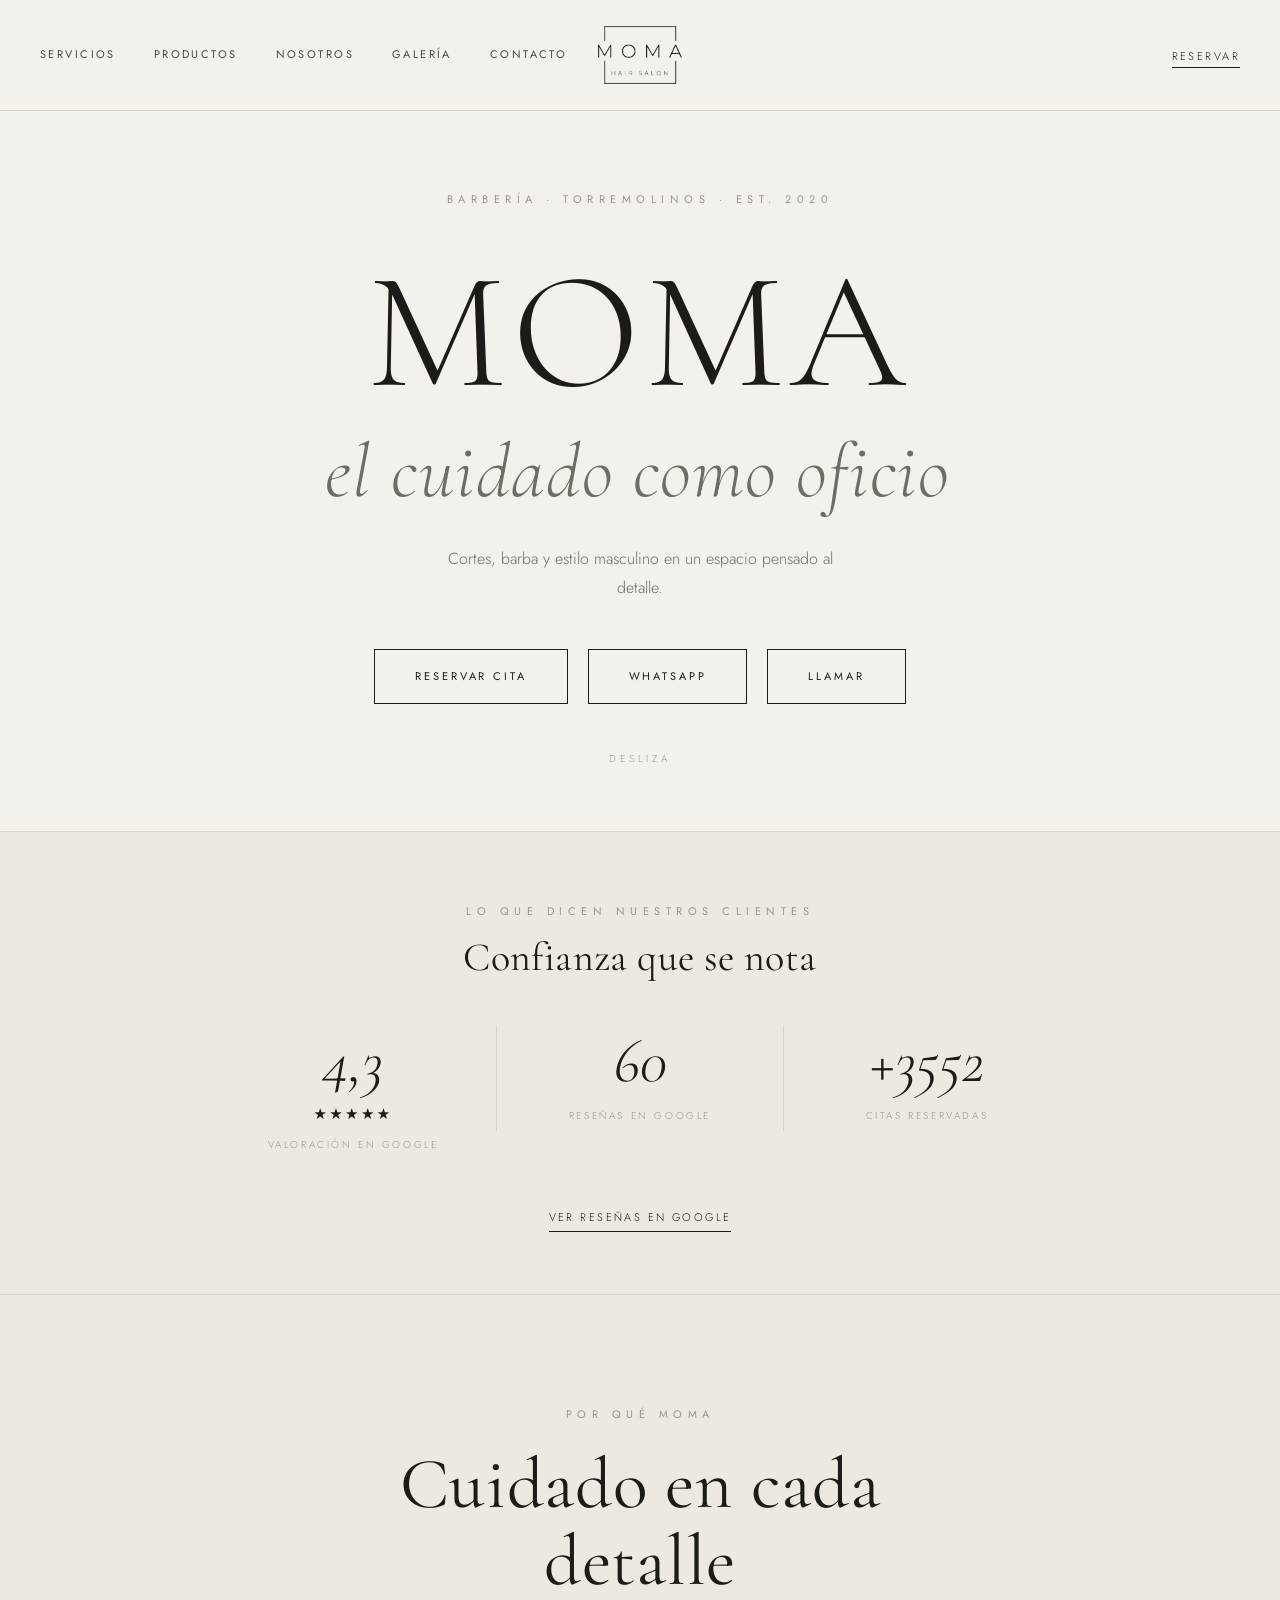
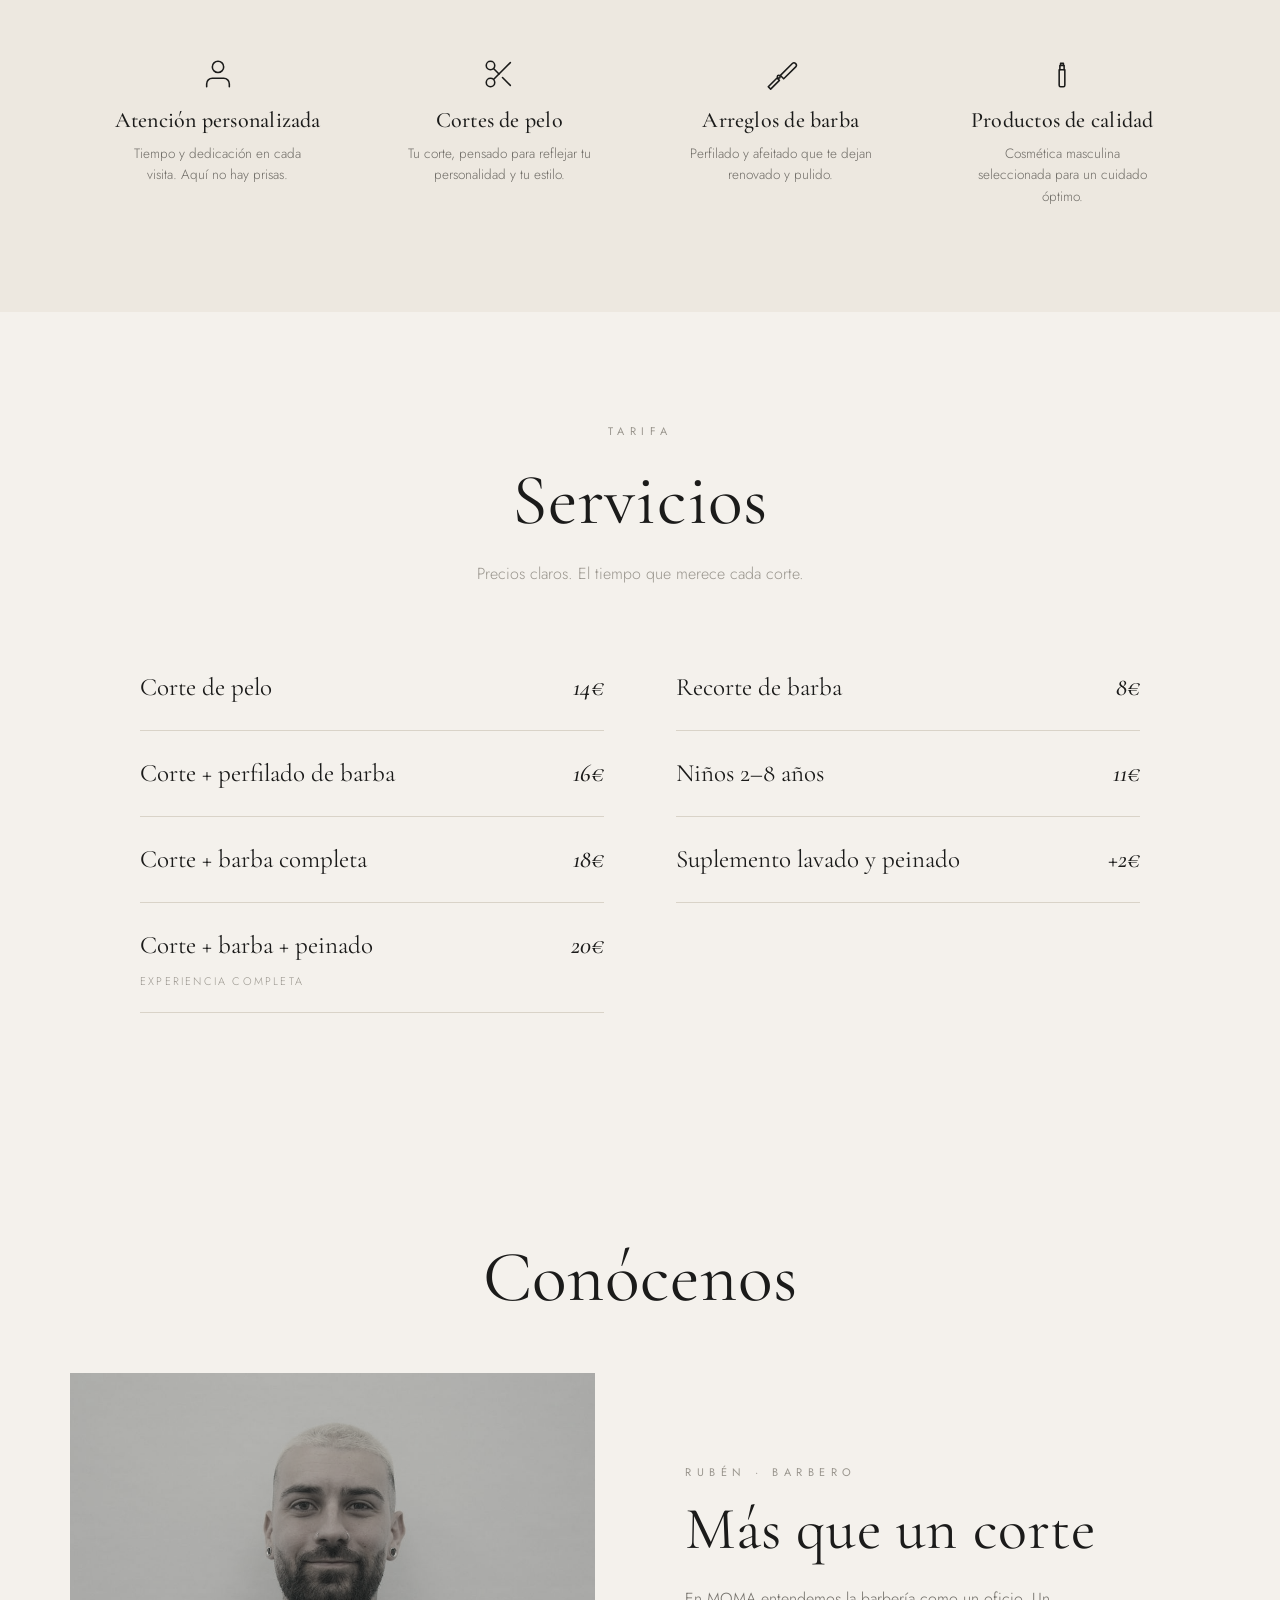
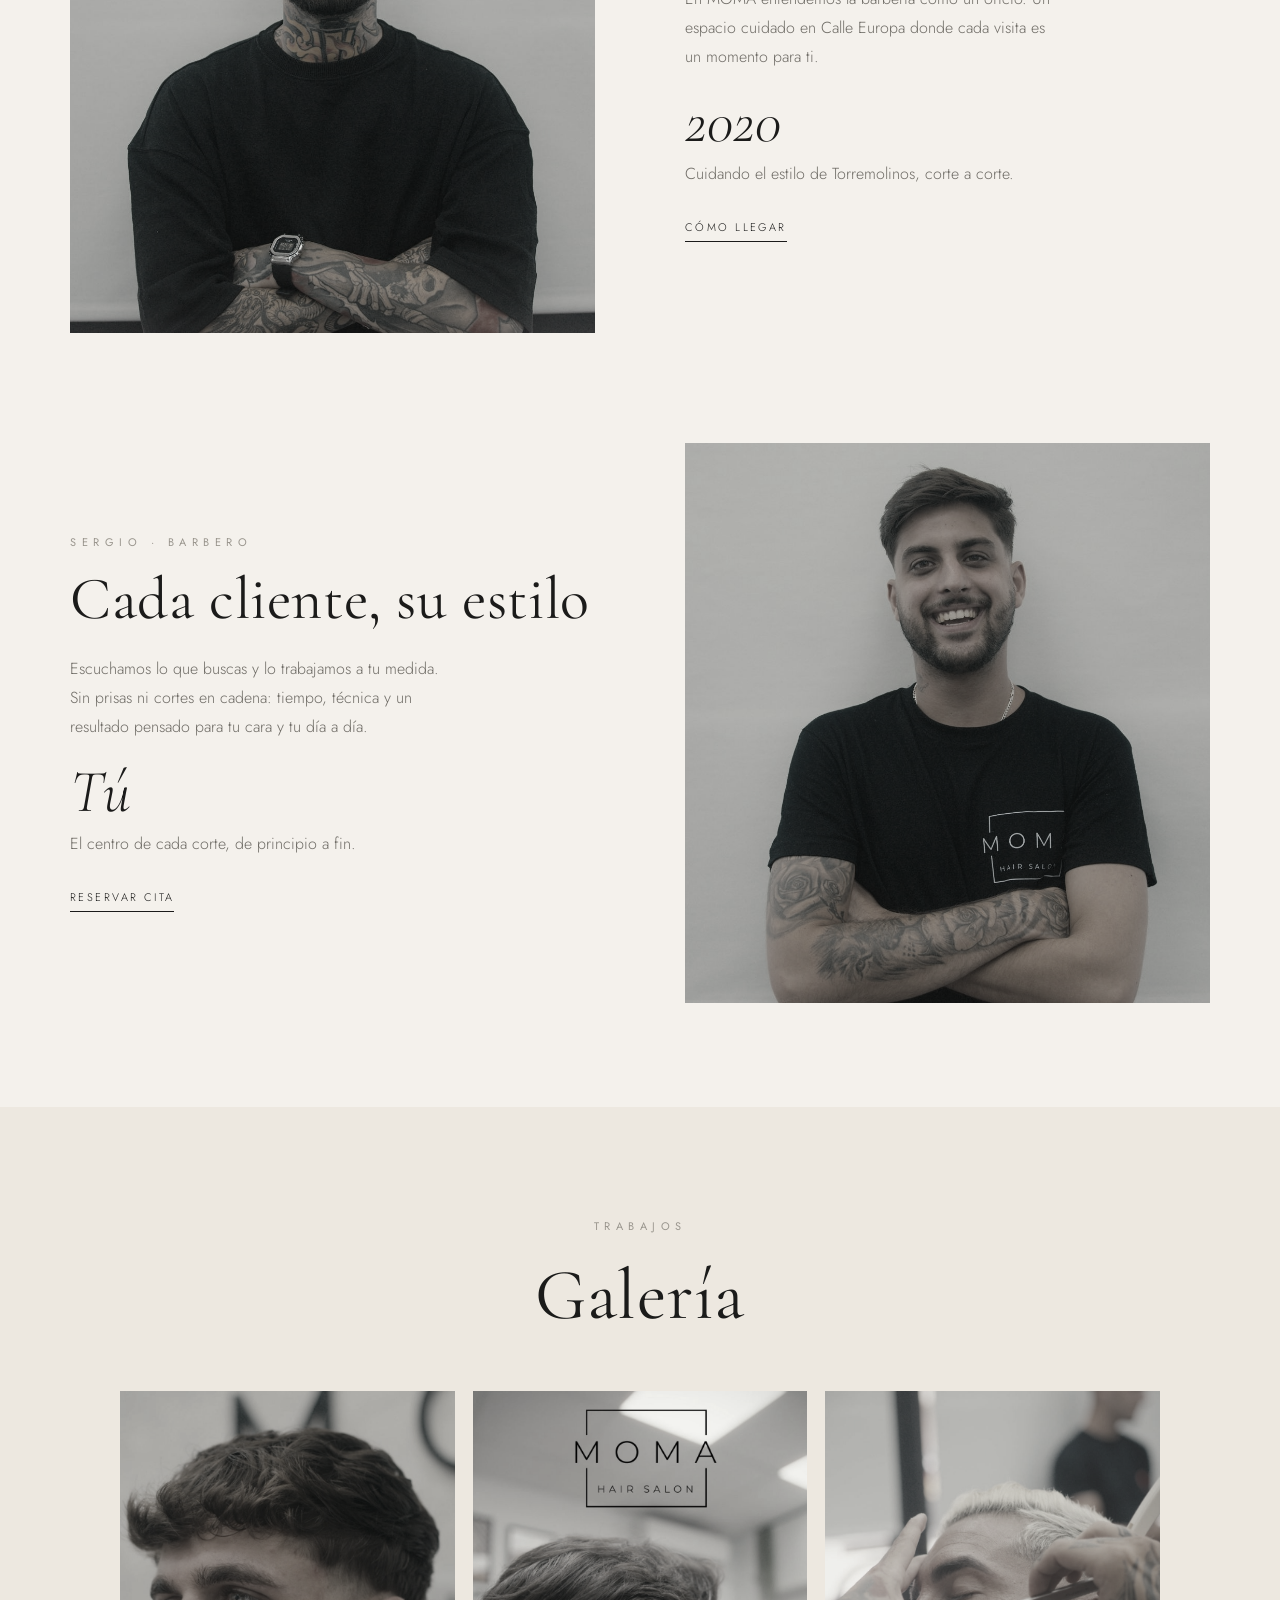
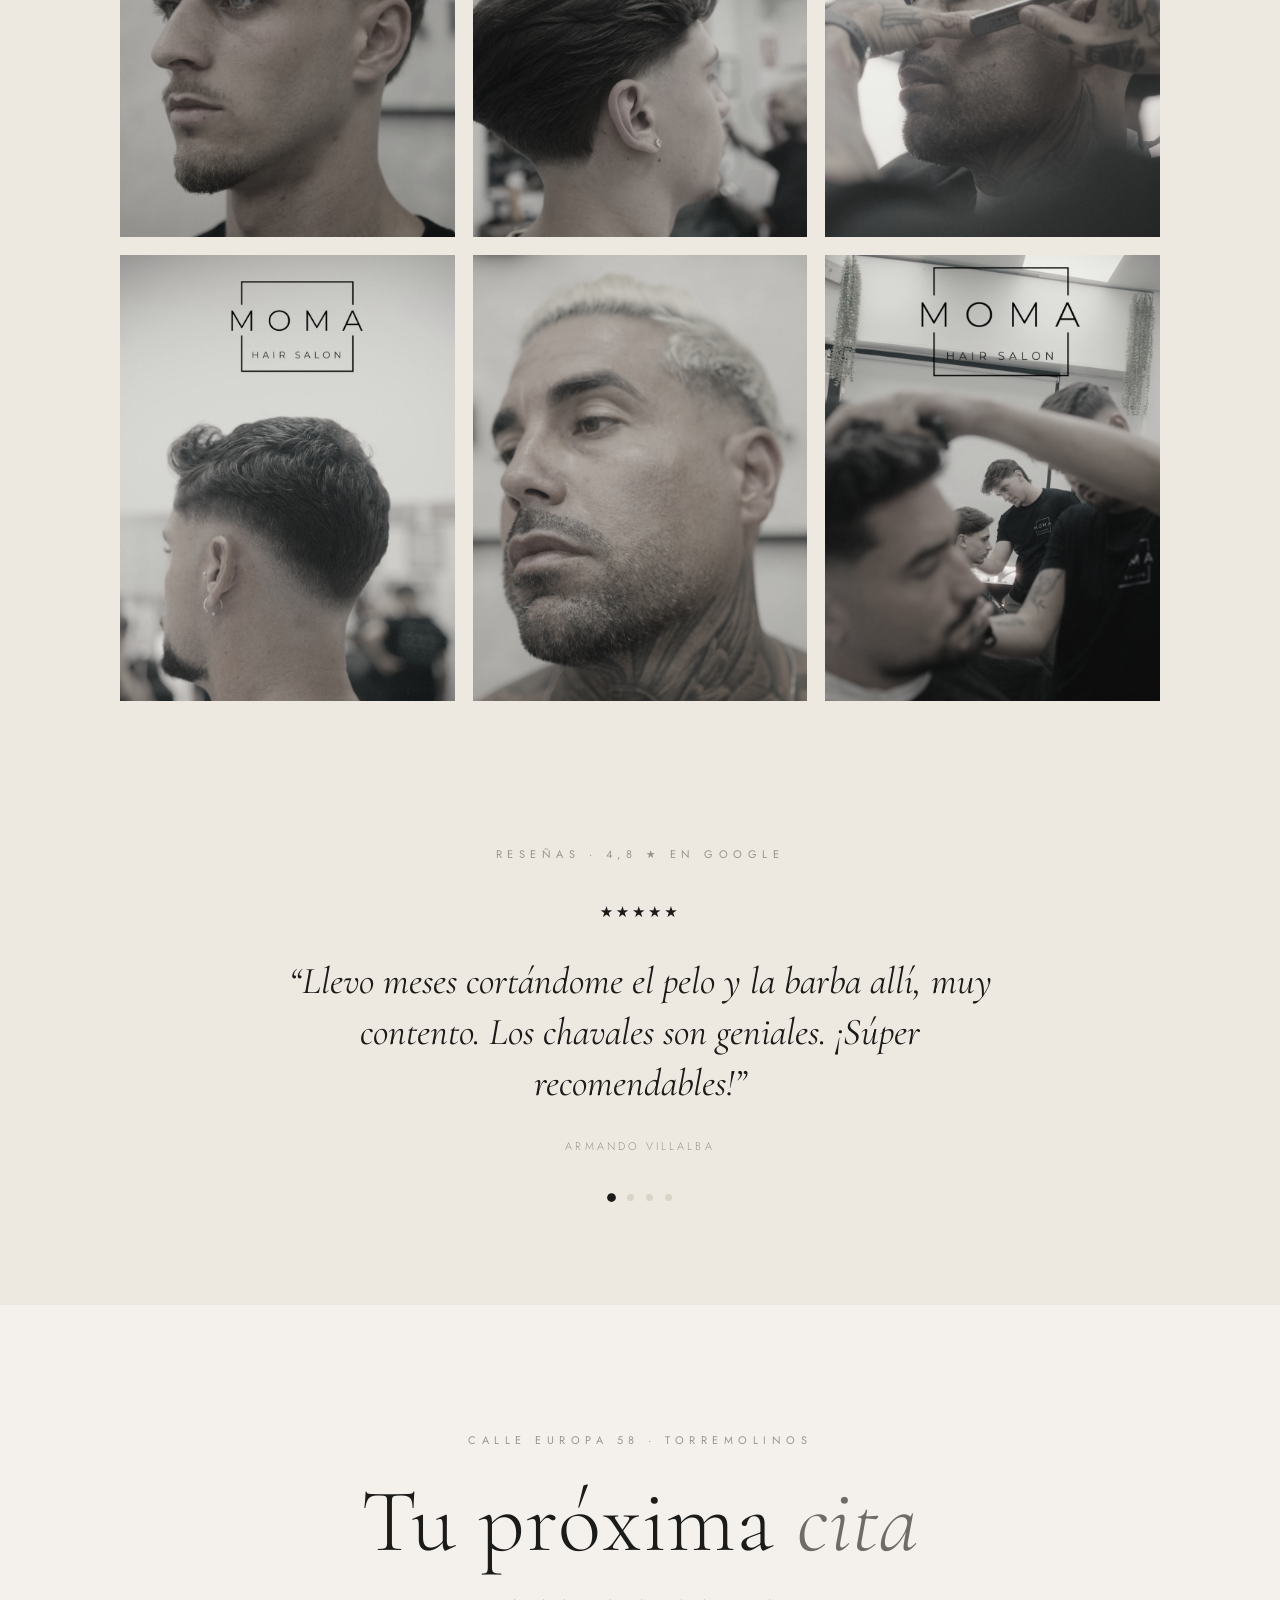
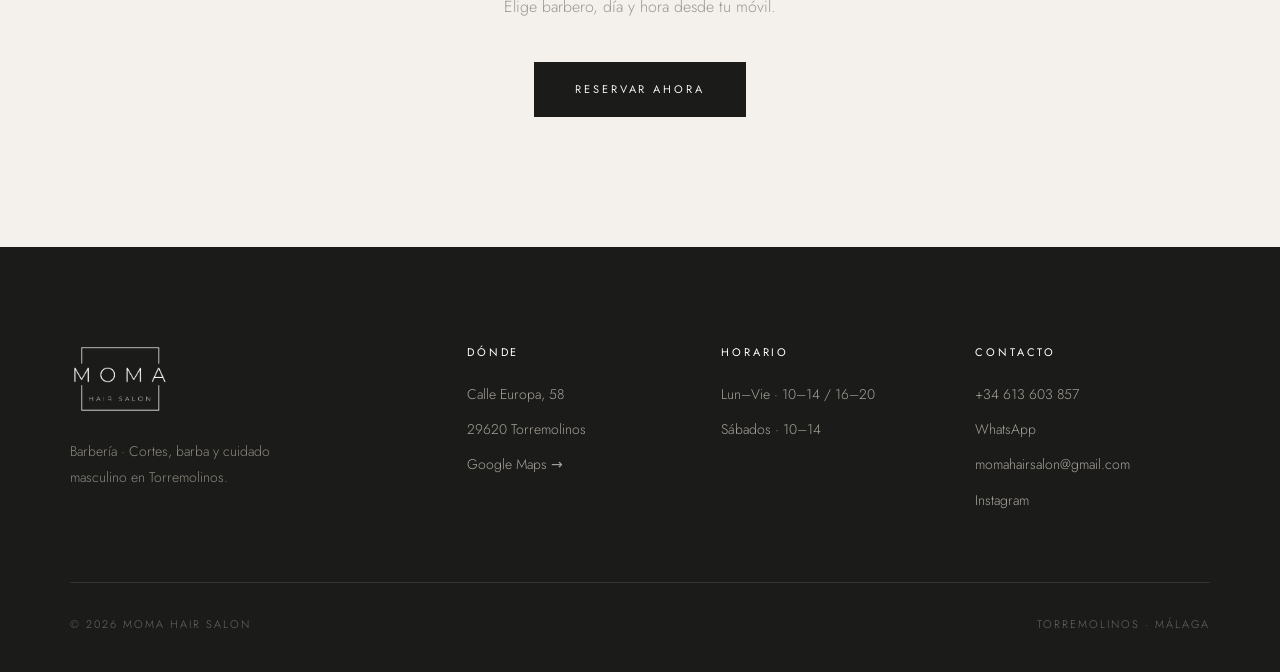
==== index.html @ 3fb7f0a9 "Web inicial de MOMA Hair Salon lista para GitHub Pages Sitio estático one-page (index.html con CSS y" ====
<!DOCTYPE html>
<html lang="es">
<head>
<meta charset="UTF-8" />
<meta name="viewport" content="width=device-width, initial-scale=1.0" />

<!-- ===== SEO ===== -->
<title>MOMA Hair Salon · Barbería en Torremolinos</title>
<meta name="description" content="Barbería en Torremolinos desde 2020. Cortes, barba y cuidado masculino con cita previa. Valorada 4,8★ en Google. Reserva online en Booksy." />
<meta name="theme-color" content="#F4F1EC" />
<!-- Dominio definitivo decidido (10-jun): barberiamoma.es · pendiente solo de que el cliente lo compre en Don Dominio y de configurar el DNS al desplegar -->
<link rel="canonical" href="https://www.barberiamoma.es/" />

<!-- ===== Favicons ===== -->
<link rel="icon" href="img/favicon.ico" sizes="any" />
<link rel="icon" type="image/png" href="img/favicon-32.png" sizes="32x32" />
<link rel="apple-touch-icon" href="img/apple-touch-icon.png" />

<!-- ===== Open Graph (WhatsApp / Instagram / Facebook) ===== -->
<meta property="og:type" content="website" />
<meta property="og:site_name" content="MOMA Hair Salon" />
<meta property="og:title" content="MOMA Hair Salon · Barbería en Torremolinos" />
<meta property="og:description" content="Cortes, barba y estilo masculino en Torremolinos. 4,8★ en Google. Reserva tu cita online." />
<meta property="og:url" content="https://www.barberiamoma.es/" />
<meta property="og:image" content="https://www.barberiamoma.es/img/og-image.jpg" />
<meta property="og:image:width" content="1200" />
<meta property="og:image:height" content="630" />
<meta property="og:locale" content="es_ES" />

<!-- ===== Twitter ===== -->
<meta name="twitter:card" content="summary_large_image" />
<meta name="twitter:title" content="MOMA Hair Salon · Barbería en Torremolinos" />
<meta name="twitter:description" content="Cortes, barba y estilo masculino en Torremolinos. 4,8★ en Google. Reserva online." />
<meta name="twitter:image" content="https://www.barberiamoma.es/img/og-image.jpg" />

<link rel="preconnect" href="https://fonts.googleapis.com" />
<link rel="preconnect" href="https://fonts.gstatic.com" crossorigin />
<link href="https://fonts.googleapis.com/css2?family=Cormorant+Garamond:ital,wght@0,300;0,400;0,500;1,300;1,400&family=Jost:wght@300;400;500&display=swap" rel="stylesheet" />
<style>
:root{
  --paper:#F4F1EC; --paper-2:#EDE8E0; --ink:#1B1B1A; --grey:#6f6c66; --soft:#9a968e;
  --line:#d9d3c8; --serif:'Cormorant Garamond',Georgia,serif; --sans:'Jost',system-ui,sans-serif;
  --ease:cubic-bezier(.22,.61,.36,1);
}
*{margin:0;padding:0;box-sizing:border-box}
html{scroll-behavior:smooth}
body{font-family:var(--sans);color:var(--grey);background:var(--paper);line-height:1.8;font-weight:300;-webkit-font-smoothing:antialiased}
img{display:block;max-width:100%}
a{color:inherit;text-decoration:none}
.wrap{max-width:1220px;margin:0 auto;padding:0 40px}
.lbl{font-family:var(--sans);text-transform:uppercase;letter-spacing:.5em;font-size:11px;font-weight:400;color:var(--soft)}
h1,h2,h3{font-family:var(--serif);color:var(--ink);font-weight:400;line-height:1.08;letter-spacing:.01em}

/* NAV */
.nav{position:sticky;top:0;z-index:50;display:grid;grid-template-columns:1fr auto 1fr;align-items:center;
  padding:22px 40px;background:rgba(244,241,236,.88);backdrop-filter:blur(10px);border-bottom:1px solid var(--line)}
.nav__links{display:flex;gap:38px;justify-self:start}
.nav__links a{text-transform:uppercase;letter-spacing:.22em;font-size:11px;font-weight:400;color:var(--ink);transition:.3s;opacity:.8}
.nav__links a:hover{opacity:1}
.nav__logo{justify-self:center}
.nav__logo img{height:66px}
.nav__cta{justify-self:end}
/* Botón hamburguesa (solo móvil) */
.nav__burger{display:none;width:28px;height:16px;position:relative;background:none;border:0;padding:0;cursor:pointer;justify-self:start;z-index:60}
.nav__burger span{position:absolute;left:0;width:100%;height:1.5px;background:var(--ink);transition:transform .4s var(--ease),opacity .3s var(--ease)}
.nav__burger span:nth-child(1){top:0}
.nav__burger span:nth-child(2){top:50%;transform:translateY(-50%)}
.nav__burger span:nth-child(3){bottom:0}
.nav.is-open .nav__burger span:nth-child(1){top:50%;transform:translateY(-50%) rotate(45deg)}
.nav.is-open .nav__burger span:nth-child(2){opacity:0}
.nav.is-open .nav__burger span:nth-child(3){bottom:50%;transform:translateY(50%) rotate(-45deg)}
.nav__links-reservar{display:none}
.link-u{text-transform:uppercase;letter-spacing:.22em;font-size:11px;color:var(--ink);border-bottom:1px solid var(--ink);padding-bottom:3px;transition:.3s}
.link-u:hover{opacity:.55}
.btn{display:inline-block;font-family:var(--sans);text-transform:uppercase;letter-spacing:.26em;font-size:11px;font-weight:400;
  padding:17px 40px;border:1px solid var(--ink);color:var(--ink);background:transparent;transition:.45s var(--ease);cursor:pointer}
.btn:hover{background:var(--ink);color:var(--paper)}
.btn--ink{background:var(--ink);color:var(--paper)}
.btn--ink:hover{background:transparent;color:var(--ink)}

/* HERO — tipográfico, mucho aire */
.hero{min-height:80vh;display:flex;flex-direction:column;align-items:center;justify-content:center;text-align:center;padding:56px 24px 40px}
.hero h1{font-size:clamp(60px,13vw,168px);font-weight:300;letter-spacing:.04em;color:var(--ink)}
.hero h1 em{display:block;font-style:italic;font-size:.46em;letter-spacing:.02em;color:var(--grey);margin-top:.1em;min-height:1.1em}
.hero h1 em::after{content:"";display:inline-block;width:2px;height:.85em;background:var(--soft);margin-left:.05em;vertical-align:-.04em;animation:blink .85s step-end infinite}
.hero h1 em.done::after{opacity:0;animation:none}
@keyframes blink{50%{opacity:0}}
.hero .lbl{margin-bottom:34px}
.hero__sub{margin:30px 0 0;max-width:430px;font-size:16px;color:var(--grey)}
.hero__btns{margin-top:46px;display:flex;gap:20px;align-items:center;flex-wrap:wrap;justify-content:center}
.hero__scroll{margin-top:46px;font-size:10px;letter-spacing:.4em;text-transform:uppercase;color:var(--soft)}
/* Prueba social */
.proof{padding:70px 0 62px;text-align:center;background:var(--paper-2);border-top:1px solid var(--line);border-bottom:1px solid var(--line)}
.proof__head{margin-bottom:46px}
.proof__head .lbl{display:block;margin-bottom:14px}
.proof__head h2{font-size:clamp(28px,4vw,40px)}
.proof__grid{display:flex;justify-content:center;align-items:flex-start;flex-wrap:wrap;gap:0;max-width:860px;margin:0 auto}
.proof__item{flex:1;min-width:170px;padding:6px 34px}
.proof__item+.proof__item{border-left:1px solid var(--line)}
.proof__num{font-family:var(--serif);font-style:italic;font-size:clamp(46px,6vw,62px);color:var(--ink);display:block;line-height:1}
.proof__stars{margin-top:14px;font-size:15px;letter-spacing:.16em;color:var(--ink);line-height:1}
.proof__lbl{display:block;margin-top:14px;text-transform:uppercase;letter-spacing:.26em;font-size:10px;color:var(--soft)}
.proof__cta{display:inline-block;margin-top:48px}
@media(max-width:640px){
  .proof__item{flex-basis:100%;padding:26px 0}
  .proof__item+.proof__item{border-left:none;border-top:1px solid var(--line)}
}
/* Reseñas · cita que rota */
.testi2{padding:104px 0 110px;text-align:center}
.testi2 .lbl{display:block;margin-bottom:34px}
.testi2__stars{font-size:15px;letter-spacing:.18em;color:var(--ink);margin-bottom:30px}
.testi2__stage{position:relative;max-width:760px;margin:0 auto;min-height:190px}
.testi2__item{position:absolute;inset:0;opacity:0;transition:opacity .5s ease;pointer-events:none}
.testi2__item.is-active{opacity:1;pointer-events:auto}
.testi2__item blockquote{font-family:var(--serif);font-style:italic;font-weight:400;font-size:clamp(24px,3.4vw,38px);line-height:1.34;color:var(--ink);margin:0}
.testi2__item cite{display:block;margin-top:28px;font-style:normal;font-family:var(--sans);text-transform:uppercase;letter-spacing:.28em;font-size:11px;color:var(--soft)}
.testi2__dots{display:flex;justify-content:center;gap:12px;margin-top:48px}
.testi2__dots button{width:7px;height:7px;border-radius:50%;border:0;padding:0;background:var(--line);cursor:pointer;transition:.4s}
.testi2__dots button.is-active{background:var(--ink);transform:scale(1.25)}

/* EQUIPO — barberos alternados (asimétrico) */
.barber{display:grid;grid-template-columns:1fr 1fr;gap:70px;align-items:center;max-width:1040px;margin:0 auto}
.barber + .barber{margin-top:110px}
.barber__media img{width:100%;height:600px;object-fit:cover;object-position:center 20%;filter:grayscale(.2)}
.barber__role{text-transform:uppercase;letter-spacing:.32em;font-size:11px;color:var(--soft)}
.barber__name{font-family:var(--serif);font-size:clamp(34px,4.5vw,52px);color:var(--ink);font-weight:400;margin:14px 0 18px}
.barber__body p{max-width:38ch}
.barber--rev .barber__media{order:2}
@media(max-width:760px){
  .barber{grid-template-columns:1fr;gap:26px}
  .barber__media{order:-1 !important}
  .barber__media img{height:460px}
  .barber + .barber{margin-top:72px}
}

/* SECCION */
.sec{padding:104px 0}
.sec--alt{background:var(--paper-2)}
.sec__head{max-width:560px;margin:0 auto 56px;text-align:center}
.sec__head h2{font-size:clamp(40px,6vw,72px);margin-top:18px}
.sec__head p{margin-top:20px;color:var(--soft);font-size:16px}

/* TARIFA minimal — dos columnas */
.price{max-width:1000px;margin:0 auto;column-count:2;column-gap:72px}
.price__row{display:flex;justify-content:space-between;align-items:baseline;gap:20px;
  padding:20px 0;border-bottom:1px solid var(--line);break-inside:avoid}
.price__name{font-family:var(--serif);font-size:25px;color:var(--ink);font-weight:400}
.price__desc{font-size:11px;text-transform:uppercase;letter-spacing:.2em;color:var(--soft);margin-top:4px}
.price__val{font-family:var(--serif);font-size:25px;color:var(--ink);font-weight:500;font-style:italic;white-space:nowrap}
/* entrada escalonada de cada servicio */
.price__row.reveal{opacity:0;transform:translateY(16px);filter:none;
  transition:opacity .6s var(--ease),transform .6s var(--ease)}
.price__row.reveal.in{opacity:1;transform:none}
.price__row:nth-child(2){transition-delay:.07s}
.price__row:nth-child(3){transition-delay:.14s}
.price__row:nth-child(4){transition-delay:.21s}
.price__row:nth-child(5){transition-delay:.28s}
.price__row:nth-child(6){transition-delay:.35s}
.price__row:nth-child(7){transition-delay:.42s}
@media(max-width:720px){.price{column-count:1}}

/* ABOUT split */
.about{display:grid;grid-template-columns:1fr 1fr;column-gap:90px;row-gap:24px;align-items:center}
/* escritorio: foto a un lado ocupando las 2 filas; encabezado (label+h2) arriba y cuerpo abajo al otro lado → quedan agrupados en el centro, como antes */
.about__media{grid-column:1;grid-row:1 / span 2;overflow:hidden}
.about__head{grid-column:2;grid-row:1;align-self:end}
.about__body{grid-column:2;grid-row:2;align-self:start}
.about--rev .about__media{grid-column:2}
.about--rev .about__head,.about--rev .about__body{grid-column:1}
.about__media img{height:560px;width:100%;object-fit:cover;filter:grayscale(.85);
  transition:transform 1s var(--ease),filter .7s var(--ease)}
.about__media:hover img{transform:scale(1.06);filter:grayscale(0)}
.about__head .lbl{display:block;margin-bottom:14px}
.about h2{font-size:clamp(36px,5vw,60px);margin-bottom:0}
.about__body p{max-width:42ch}
.about .num{font-family:var(--serif);font-style:italic;font-size:60px;color:var(--ink);display:block;line-height:1;margin-bottom:8px}

/* SCROLL REVEAL */
.reveal{opacity:0;transform:translateY(70px);filter:blur(6px);
  transition:opacity .95s var(--ease),transform 1.1s var(--ease),filter .95s var(--ease)}
.reveal.in{opacity:1;transform:none;filter:none}
/* direccionales: foto desde la izquierda, texto desde la derecha */
.reveal--left{transform:translateX(-90px)}
.reveal--right{transform:translateX(90px)}
.reveal[data-d="1"]{transition-delay:.18s}
.reveal[data-d="2"]{transition-delay:.34s}
/* variante 'pop' para galeria: sube + escala + desenfoque, en cascada */
.reveal--pop{opacity:0;transform:translateY(90px) scale(.9);filter:blur(8px)}
.reveal--pop.in{opacity:1;transform:none;filter:none}
.gal .reveal--pop:nth-child(2){transition-delay:.10s}
.gal .reveal--pop:nth-child(3){transition-delay:.20s}
.gal .reveal--pop:nth-child(4){transition-delay:.14s}
.gal .reveal--pop:nth-child(5){transition-delay:.24s}
.gal .reveal--pop:nth-child(6){transition-delay:.34s}
@media(prefers-reduced-motion:reduce){.reveal{opacity:1;transform:none;filter:none;transition:none}}

/* GALERIA — tiles verticales (lookbook) */
.gal{display:grid;grid-template-columns:repeat(3,1fr);gap:18px;max-width:1040px;margin:0 auto}
.gal__item{overflow:hidden}
.gal__item img{display:block;width:100%;aspect-ratio:3/4;object-fit:cover;object-position:center 25%;
  filter:grayscale(.85);transition:transform .8s var(--ease),filter .6s var(--ease)}
.gal__item:hover img{transform:scale(1.06);filter:grayscale(0)}

/* PRODUCTOS — rejilla tienda (oculta hasta pulsar 'Productos') */
#productos{display:none}
.prods{display:flex;flex-wrap:wrap;justify-content:center;gap:44px 32px;max-width:1080px;margin:0 auto}
.prod{flex:0 0 232px;max-width:232px;text-align:center}
.prod__img{background:#fff;overflow:hidden;aspect-ratio:1/1;border:1px solid var(--line)}
.prod__img img{width:100%;height:100%;object-fit:cover;transition:transform .65s var(--ease)}
.prod:hover .prod__img img{transform:scale(1.05)}
.prod__name{font-family:var(--serif);font-size:19px;color:var(--ink);font-weight:500;margin:18px 0 6px;line-height:1.22}
.prod__price{font-family:var(--serif);font-style:italic;font-size:20px;color:var(--ink)}
.prod__price .old{font-family:var(--sans);font-style:normal;font-size:13px;color:var(--soft);text-decoration:line-through;margin-right:7px;letter-spacing:.02em}
.prods .reveal--pop:nth-child(2){transition-delay:.06s}
.prods .reveal--pop:nth-child(3){transition-delay:.12s}
.prods .reveal--pop:nth-child(4){transition-delay:.18s}
.prods .reveal--pop:nth-child(5){transition-delay:.10s}
.prods .reveal--pop:nth-child(6){transition-delay:.16s}
.prods .reveal--pop:nth-child(7){transition-delay:.22s}
@media(max-width:880px){.prod{flex:0 0 44%;max-width:44%}}
/* PRÓXIMAMENTE — productos en preparación (el cliente enviará las fotos nuevas) */
.soon{text-align:center;padding:24px 0 8px}
.soon__tag{font-family:var(--serif);font-style:italic;font-weight:400;font-size:clamp(40px,7vw,76px);color:var(--ink);line-height:1.05}
.soon__txt{max-width:44ch;margin:24px auto 0;color:var(--grey);font-size:16px}

/* VENTAJAS */
.feats{display:grid;grid-template-columns:repeat(4,1fr);gap:46px;max-width:1080px;margin:0 auto;text-align:center}
.feat svg{width:34px;height:34px;stroke:var(--ink);stroke-width:1.1;fill:none;stroke-linecap:round;stroke-linejoin:round;margin:0 auto 18px;display:block}
.feat h3{font-family:var(--serif);font-size:22px;color:var(--ink);font-weight:500;margin-bottom:10px}
.feat p{font-size:13.5px;color:var(--grey);max-width:23ch;margin:0 auto;line-height:1.6}
@media(max-width:780px){.feats{grid-template-columns:1fr 1fr;gap:40px}}
@media(max-width:440px){.feats{grid-template-columns:1fr}}

/* CTA minimal */
.cta{text-align:center;padding:120px 0 130px}
.cta h2{font-size:clamp(44px,7vw,92px);font-weight:300}
.cta h2 em{font-style:italic;color:var(--grey)}
.cta p{margin:22px 0 40px;color:var(--soft)}

/* FOOTER */
.foot{background:var(--ink);color:#a8a49b;padding:96px 0 38px}
.foot__top{display:grid;grid-template-columns:1.7fr 1fr 1fr 1.15fr;gap:50px;align-items:start;
  padding-bottom:58px;border-bottom:1px solid #34322e}
.foot__logo{height:72px;filter:invert(1) brightness(2);margin-bottom:24px}
.foot__brand p{font-size:14px;line-height:1.85;max-width:30ch;color:#8d897f}
.foot h4{font-family:var(--sans);text-transform:uppercase;letter-spacing:.26em;font-size:11px;color:#fff;
  margin-bottom:20px;font-weight:400}
.foot__col p,.foot__col a{display:block;font-size:14px;line-height:1.65;color:#a8a49b;margin:0 0 12px}
.foot__col a{transition:.3s}
.foot__col a:hover{color:#fff}
.foot__bottom{margin-top:32px;display:flex;justify-content:space-between;font-size:11px;letter-spacing:.18em;color:#6d6a62;text-transform:uppercase}

@media(max-width:880px){
  .nav{padding:14px 22px}
  .nav__cta{display:none}
  .nav__burger{display:block}
  .nav__logo img{height:56px}
  .nav__links{
    position:absolute;top:100%;left:0;right:0;justify-self:stretch;
    flex-direction:column;align-items:stretch;gap:0;
    background:var(--paper);border-bottom:1px solid var(--line);
    box-shadow:0 26px 40px -30px rgba(0,0,0,.35);
    padding:6px 22px 24px;
    opacity:0;visibility:hidden;transform:translateY(-10px);
    transition:opacity .35s var(--ease),transform .35s var(--ease),visibility .35s}
  .nav.is-open .nav__links{opacity:1;visibility:visible;transform:none}
  .nav__links a{padding:17px 2px;border-bottom:1px solid var(--line);font-size:12px;opacity:1}
  .nav__links-reservar{display:block;margin-top:20px;border:1px solid var(--ink);text-align:center;padding:16px;font-size:12px}
  .gal{grid-template-columns:1fr 1fr;gap:12px}
  .about{grid-template-columns:1fr;row-gap:18px}
  .about__head,.about__media,.about__body{grid-column:1;grid-row:auto;align-self:auto}
  .about__head{order:1}.about__media{order:2}.about__body{order:3}
  .about--rev .about__head,.about--rev .about__media,.about--rev .about__body{grid-column:1}
  .about__media img{height:380px}
  .foot__top{grid-template-columns:1fr 1fr}
  .foot__bottom{flex-direction:column;gap:8px;text-align:center}
}
</style>

<!-- ===== Datos estructurados (SEO local) ===== -->
<script type="application/ld+json">
{
  "@context": "https://schema.org",
  "@type": "HairSalon",
  "name": "MOMA Hair Salon",
  "image": "https://www.barberiamoma.es/img/og-image.jpg",
  "@id": "https://www.barberiamoma.es/",
  "url": "https://www.barberiamoma.es/",
  "telephone": "+34613603857",
  "priceRange": "€€",
  "currenciesAccepted": "EUR",
  "address": {
    "@type": "PostalAddress",
    "streetAddress": "Calle Europa 58",
    "addressLocality": "Torremolinos",
    "addressRegion": "Málaga",
    "postalCode": "29620",
    "addressCountry": "ES"
  },
  "openingHoursSpecification": [
    { "@type": "OpeningHoursSpecification", "dayOfWeek": ["Monday","Tuesday","Wednesday","Thursday","Friday"], "opens": "10:00", "closes": "14:00" },
    { "@type": "OpeningHoursSpecification", "dayOfWeek": ["Monday","Tuesday","Wednesday","Thursday","Friday"], "opens": "16:00", "closes": "20:00" },
    { "@type": "OpeningHoursSpecification", "dayOfWeek": "Saturday", "opens": "10:00", "closes": "14:00" }
  ],
  "aggregateRating": { "@type": "AggregateRating", "ratingValue": "4.8", "reviewCount": "68" },
  "sameAs": [
    "https://instagram.com/moma_barberia",
    "https://barberiamoma.booksy.com/a"
  ]
}
</script>
</head>
<body>

<header class="nav">
  <button class="nav__burger" id="burger" aria-label="Abrir menú" aria-expanded="false" aria-controls="navlinks">
    <span></span><span></span><span></span>
  </button>
  <nav class="nav__links" id="navlinks">
    <a href="#servicios">Servicios</a>
    <a href="#productos">Productos</a>
    <a href="#nosotros">Nosotros</a>
    <a href="#galeria">Galería</a>
    <a href="#contacto">Contacto</a>
    <a href="https://barberiamoma.booksy.com/a" class="nav__links-reservar">Reservar</a>
  </nav>
  <a href="#" class="nav__logo"><img src="img/logo-moma.png" alt="MOMA Hair Salon" /></a>
  <div class="nav__cta"><a href="https://barberiamoma.booksy.com/a" class="link-u">Reservar</a></div>
</header>

<section class="hero">
  <p class="lbl">Barbería · Torremolinos · Est. 2020</p>
  <h1>MOMA<em id="tag" aria-label="el cuidado como oficio"></em></h1>
  <p class="hero__sub">Cortes, barba y estilo masculino en un espacio pensado al detalle.</p>
  <div class="hero__btns">
    <a href="https://barberiamoma.booksy.com/a" class="btn">Reservar cita</a>
    <a href="https://wa.me/34613603857?text=Hola%2C%20me%20gustar%C3%ADa%20reservar%20una%20cita%20en%20MOMA" target="_blank" rel="noopener" class="btn">WhatsApp</a>
    <a href="tel:+34613603857" class="btn">Llamar</a>
  </div>
  <div class="hero__scroll">Desliza</div>
</section>


<section class="proof reveal" id="resenas">
  <div class="proof__head">
    <span class="lbl">Lo que dicen nuestros clientes</span>
    <h2>Confianza que se nota</h2>
  </div>
  <div class="proof__grid">
    <div class="proof__item">
      <span class="proof__num" data-count="4.8" data-decimals="1">4,8</span>
      <div class="proof__stars" aria-label="4,8 de 5 estrellas">★★★★★</div>
      <span class="proof__lbl">Valoración en Google</span>
    </div>
    <div class="proof__item">
      <span class="proof__num" data-count="68">68</span>
      <span class="proof__lbl">Reseñas en Google</span>
    </div>
    <div class="proof__item">
      <span class="proof__num" data-count="4000" data-prefix="+" data-sep="1">+4.000</span>
      <span class="proof__lbl">Citas reservadas</span>
    </div>
  </div>
  <a href="https://search.google.com/local/reviews?placeid=ChIJs7sia5L7cg0R487xymxbXDs" target="_blank" rel="noopener" class="proof__cta link-u">Ver reseñas en Google</a>
</section>


<section class="sec sec--alt" id="ventajas">
  <div class="wrap">
    <div class="sec__head">
      <span class="lbl">Por qué MOMA</span>
      <h2>Cuidado en cada detalle</h2>
    </div>
    <div class="feats">
      <div class="feat">
        <svg viewBox="0 0 24 24"><path d="M20 21v-2a4 4 0 0 0-4-4H8a4 4 0 0 0-4 4v2"/><circle cx="12" cy="7" r="4"/></svg>
        <h3>Atención personalizada</h3>
        <p>Tiempo y dedicación en cada visita. Aquí no hay prisas.</p>
      </div>
      <div class="feat">
        <svg viewBox="0 0 24 24"><circle cx="6" cy="6" r="3"/><circle cx="6" cy="18" r="3"/><line x1="20" y1="4" x2="8.12" y2="15.88"/><line x1="14.47" y1="14.48" x2="20" y2="20"/><line x1="8.12" y1="8.12" x2="12" y2="12"/></svg>
        <h3>Cortes de pelo</h3>
        <p>Tu corte, pensado para reflejar tu personalidad y tu estilo.</p>
      </div>
      <div class="feat">
        <svg viewBox="0 0 24 24"><path d="M3 21 L9.2 14.8 l1.7 1.7 L4.7 22.7 Z"/><circle cx="10.4" cy="13.9" r="1"/><path d="M11.6 13 L20 4.6 a1.7 1.7 0 0 1 2.4 2.4 L13.9 15.4 Z"/></svg>
        <h3>Arreglos de barba</h3>
        <p>Perfilado y afeitado que te dejan renovado y pulido.</p>
      </div>
      <div class="feat">
        <svg viewBox="0 0 24 24"><path d="M10 9h4v11a1 1 0 0 1-1 1h-2a1 1 0 0 1-1-1z"/><path d="M10.5 9V6h3v3"/><path d="M11 6V4.5h2V6"/></svg>
        <h3>Productos de calidad</h3>
        <p>Cosmética masculina seleccionada para un cuidado óptimo.</p>
      </div>
    </div>
  </div>
</section>

<section class="sec" id="servicios">
  <div class="wrap">
    <div class="sec__head">
      <span class="lbl">Tarifa</span>
      <h2>Servicios</h2>
      <p>Precios claros. El tiempo que merece cada corte.</p>
    </div>
    <div class="price">
      <div class="price__row reveal"><div><div class="price__name">Corte de pelo</div></div><span class="price__val">14€</span></div>
      <div class="price__row reveal"><div><div class="price__name">Corte + perfilado de barba</div></div><span class="price__val">16€</span></div>
      <div class="price__row reveal"><div><div class="price__name">Corte + barba completa</div></div><span class="price__val">18€</span></div>
      <div class="price__row reveal"><div><div class="price__name">Corte + barba + peinado</div><div class="price__desc">Experiencia completa</div></div><span class="price__val">20€</span></div>
      <div class="price__row reveal"><div><div class="price__name">Recorte de barba</div></div><span class="price__val">8€</span></div>
      <div class="price__row reveal"><div><div class="price__name">Niños 2–8 años</div></div><span class="price__val">11€</span></div>
      <div class="price__row reveal"><div><div class="price__name">Suplemento lavado y peinado</div></div><span class="price__val">+2€</span></div>
    </div>
  </div>
</section>

<section class="sec sec--alt" id="productos">
  <div class="wrap">
    <div class="sec__head">
      <span class="lbl">Tienda</span>
      <h2>Productos</h2>
    </div>
    <div class="soon reveal">
      <p class="soon__tag">Próximamente</p>
      <p class="soon__txt">Estamos preparando nuestra selección de cuidado masculino para que puedas mantener en casa el resultado de la barbería.</p>
    </div>
  </div>
</section>

<section class="sec" id="nosotros">
  <div class="wrap">
    <div class="sec__head">
      <h2>Conócenos</h2>
    </div>
  </div>
  <div class="wrap about">
    <div class="about__head reveal reveal--right">
      <span class="lbl">Rubén · Barbero</span>
      <h2>Más que un corte</h2>
    </div>
    <div class="about__media reveal reveal--left"><img src="img/moma-about.jpg" alt="Rubén, barbero de MOMA" /></div>
    <div class="about__body reveal reveal--right" data-d="1">
      <p>En MOMA entendemos la barbería como un oficio. Un espacio cuidado en Calle Europa donde cada visita es un momento para ti.</p>
      <p style="margin-top:20px"><span class="num">2020</span>Cuidando el estilo de Torremolinos, corte a corte.</p>
      <a href="#contacto" class="link-u" style="display:inline-block;margin-top:30px">Cómo llegar</a>
    </div>
  </div>

  <div class="wrap about about--rev" style="margin-top:110px">
    <div class="about__head reveal reveal--left">
      <span class="lbl">Sergio · Barbero</span>
      <h2>Cada cliente, su estilo</h2>
    </div>
    <div class="about__media reveal reveal--right"><img src="img/moma-feature.jpg" alt="Sergio, barbero de MOMA" /></div>
    <div class="about__body reveal reveal--left" data-d="1">
      <p>Escuchamos lo que buscas y lo trabajamos a tu medida. Sin prisas ni cortes en cadena: tiempo, técnica y un resultado pensado para tu cara y tu día a día.</p>
      <p style="margin-top:20px"><span class="num">Tú</span>El centro de cada corte, de principio a fin.</p>
      <a href="https://barberiamoma.booksy.com/a" class="link-u" style="display:inline-block;margin-top:30px">Reservar cita</a>
    </div>
  </div>
</section>

<section class="sec sec--alt" id="galeria" style="padding-bottom:40px">
  <div class="wrap">
    <div class="sec__head">
      <span class="lbl">Trabajos</span>
      <h2>Galería</h2>
    </div>
  </div>
  <div class="gal">
    <div class="gal__item reveal reveal--pop"><img src="img/g1.jpg" alt="Corte MOMA" /></div>
    <div class="gal__item reveal reveal--pop"><img src="img/g2.jpg" alt="Degradado lateral" /></div>
    <div class="gal__item reveal reveal--pop"><img src="img/g3.jpg" alt="Perfilado de barba" /></div>
    <div class="gal__item reveal reveal--pop"><img src="img/g4.jpg" alt="Degradado lateral" /></div>
    <div class="gal__item reveal reveal--pop"><img src="img/g5.jpg" alt="Retrato cliente" /></div>
    <div class="gal__item reveal reveal--pop"><img src="img/g6.jpg" alt="Perfilado de barba" /></div>
  </div>
</section>

<section class="sec sec--alt testi2" id="testimonios">
  <span class="lbl">Reseñas · 4,8 ★ en Google</span>
  <div class="testi2__stars" aria-label="4,8 de 5 estrellas">★★★★★</div>
  <div class="testi2__stage">
    <div class="testi2__item is-active"><blockquote>“Llevo meses cortándome el pelo y la barba allí, muy contento. Los chavales son geniales. ¡Súper recomendables!”</blockquote><cite>Armando Villalba</cite></div>
    <div class="testi2__item"><blockquote>“Servicio excelente y profesional, sin duda la mejor peluquería. 10/10.”</blockquote><cite>Pablo Prieto</cite></div>
    <div class="testi2__item"><blockquote>“Muy profesional y puntual. Vivo en Fuengirola y voy a Torremolinos a pelarme, con eso lo digo todo.”</blockquote><cite>Lázaro Quintana</cite></div>
    <div class="testi2__item"><blockquote>“He encontrado el mejor barbero y la barbería perfecta. Mi barbero es Sergio, un crack.”</blockquote><cite>Ash C.</cite></div>
  </div>
  <div class="testi2__dots">
    <button class="is-active" aria-label="Reseña 1"></button>
    <button aria-label="Reseña 2"></button>
    <button aria-label="Reseña 3"></button>
    <button aria-label="Reseña 4"></button>
  </div>
</section>

<section class="cta">
  <div class="wrap">
    <span class="lbl">Calle Europa 58 · Torremolinos</span>
    <h2 style="margin-top:20px">Tu próxima <em>cita</em></h2>
    <p>Elige barbero, día y hora desde tu móvil.</p>
    <a href="https://barberiamoma.booksy.com/a" class="btn btn--ink">Reservar ahora</a>
  </div>
</section>

<footer class="foot" id="contacto">
  <div class="wrap">
    <div class="foot__top">
      <div class="foot__brand">
        <img class="foot__logo" src="img/logo-moma.png" alt="MOMA Hair Salon" />
        <p>Barbería · Cortes, barba y cuidado masculino en Torremolinos.</p>
      </div>
      <div class="foot__col">
        <h4>Dónde</h4>
        <p>Calle Europa, 58</p>
        <p>29620 Torremolinos</p>
        <a href="https://www.google.com/maps/search/?api=1&query=MOMA%20Hair%20Salon%20Torremolinos&query_place_id=ChIJs7sia5L7cg0R487xymxbXDs" target="_blank" rel="noopener">Google Maps →</a>
      </div>
      <div class="foot__col">
        <h4>Horario</h4>
        <p>Lun–Vie · 10–14 / 16–20</p>
        <p>Sábados · 10–14</p>
      </div>
      <div class="foot__col">
        <h4>Contacto</h4>
        <a href="tel:+34613603857">+34 613 603 857</a>
        <a href="https://wa.me/34613603857?text=Hola%2C%20me%20gustar%C3%ADa%20reservar%20una%20cita%20en%20MOMA" target="_blank" rel="noopener">WhatsApp</a>
        <a href="mailto:momahairsalon@gmail.com">momahairsalon@gmail.com</a>
        <a href="https://instagram.com/moma_barberia">Instagram</a>
      </div>
    </div>
    <div class="foot__bottom">
      <span>© 2026 MOMA Hair Salon</span>
      <span>Torremolinos · Málaga</span>
    </div>
  </div>
</footer>

<script>
(function(){
  var el = document.getElementById('tag');
  if(!el) return;
  var txt = 'el cuidado como oficio';
  if (window.matchMedia && window.matchMedia('(prefers-reduced-motion: reduce)').matches){
    el.textContent = txt; el.classList.add('done'); return;
  }
  var i = 0;
  function step(){
    el.textContent = txt.slice(0, i);
    if (i++ < txt.length) { setTimeout(step, 78); }
    else { el.classList.add('done'); }
  }
  setTimeout(step, 600);
})();

(function(){
  var items = document.querySelectorAll('.reveal');
  if(!items.length) return;
  if(!('IntersectionObserver' in window)){
    items.forEach(function(el){ el.classList.add('in'); });
    return;
  }
  var io = new IntersectionObserver(function(entries){
    entries.forEach(function(e){
      if(e.isIntersecting){ e.target.classList.add('in'); io.unobserve(e.target); }
    });
  }, { threshold: 0.18, rootMargin: '0px 0px -8% 0px' });
  items.forEach(function(el){ io.observe(el); });
})();

/* Productos: solo aparece al pulsar 'Productos' en el menu */
(function(){
  var sec = document.getElementById('productos');
  var link = document.querySelector('.nav__links a[href="#productos"]');
  if(!sec || !link) return;
  link.addEventListener('click', function(e){
    e.preventDefault();
    sec.style.display = 'block';
    sec.querySelectorAll('.reveal').forEach(function(el){ el.classList.add('in'); });
    requestAnimationFrame(function(){ sec.scrollIntoView({behavior:'smooth'}); });
  });
})();

/* Menú hamburguesa (móvil): abrir/cerrar el panel desplegable */
(function(){
  var nav = document.querySelector('.nav');
  var burger = document.getElementById('burger');
  if(!nav || !burger) return;
  function close(){ nav.classList.remove('is-open'); burger.setAttribute('aria-expanded','false'); }
  burger.addEventListener('click', function(){
    var open = nav.classList.toggle('is-open');
    burger.setAttribute('aria-expanded', open ? 'true' : 'false');
  });
  nav.querySelectorAll('.nav__links a').forEach(function(a){ a.addEventListener('click', close); });
  document.addEventListener('click', function(e){
    if(nav.classList.contains('is-open') && !nav.contains(e.target)) close();
  });
  document.addEventListener('keydown', function(e){ if(e.key === 'Escape') close(); });
})();
</script>
<script>
/* Contador animado de las cifras de reseñas (count-up) */
(function(){
  var proof=document.getElementById('resenas');
  if(!proof)return;
  var nums=[].slice.call(proof.querySelectorAll('.proof__num[data-count]'));
  if(!nums.length)return;
  var reduce=window.matchMedia&&window.matchMedia('(prefers-reduced-motion: reduce)').matches;
  function fmt(v,dec,sep){
    if(dec)return v.toFixed(dec).replace('.',',');
    v=Math.round(v);
    return sep?v.toLocaleString('es-ES'):String(v);
  }
  function read(el){return {
    target:parseFloat(el.getAttribute('data-count')),
    dec:parseInt(el.getAttribute('data-decimals')||'0',10),
    sep:el.getAttribute('data-sep')==='1',
    prefix:el.getAttribute('data-prefix')||''
  };}
  function animate(el){
    var c=read(el),dur=2800,start=null;
    function step(ts){
      if(!start)start=ts;
      var p=Math.min((ts-start)/dur,1),e=1-Math.pow(1-p,3);
      el.textContent=c.prefix+fmt(c.target*e,c.dec,c.sep);
      if(p<1)requestAnimationFrame(step);
      else el.textContent=c.prefix+fmt(c.target,c.dec,c.sep);
    }
    requestAnimationFrame(step);
  }
  if(reduce||!('IntersectionObserver' in window))return; // deja los valores finales del HTML
  nums.forEach(function(el){var c=read(el);el.textContent=c.prefix+fmt(0,c.dec,c.sep);}); // arranca en 0
  var done=false;
  var io=new IntersectionObserver(function(es){
    es.forEach(function(e){ if(e.isIntersecting&&!done){done=true;nums.forEach(animate);io.disconnect();} });
  },{threshold:0.45});
  io.observe(proof);
})();
(function(){
  var items=[].slice.call(document.querySelectorAll('.testi2__item'));
  var dots=[].slice.call(document.querySelectorAll('.testi2__dots button'));
  if(!items.length)return;
  var i=0,timer;
  function go(n){items[i].classList.remove('is-active');dots[i].classList.remove('is-active');i=(n+items.length)%items.length;items[i].classList.add('is-active');dots[i].classList.add('is-active');}
  function start(){timer=setInterval(function(){go(i+1);},4000);}
  dots.forEach(function(b,n){b.addEventListener('click',function(){clearInterval(timer);go(n);start();});});
  start();
})();
</script>
</body>
</html>
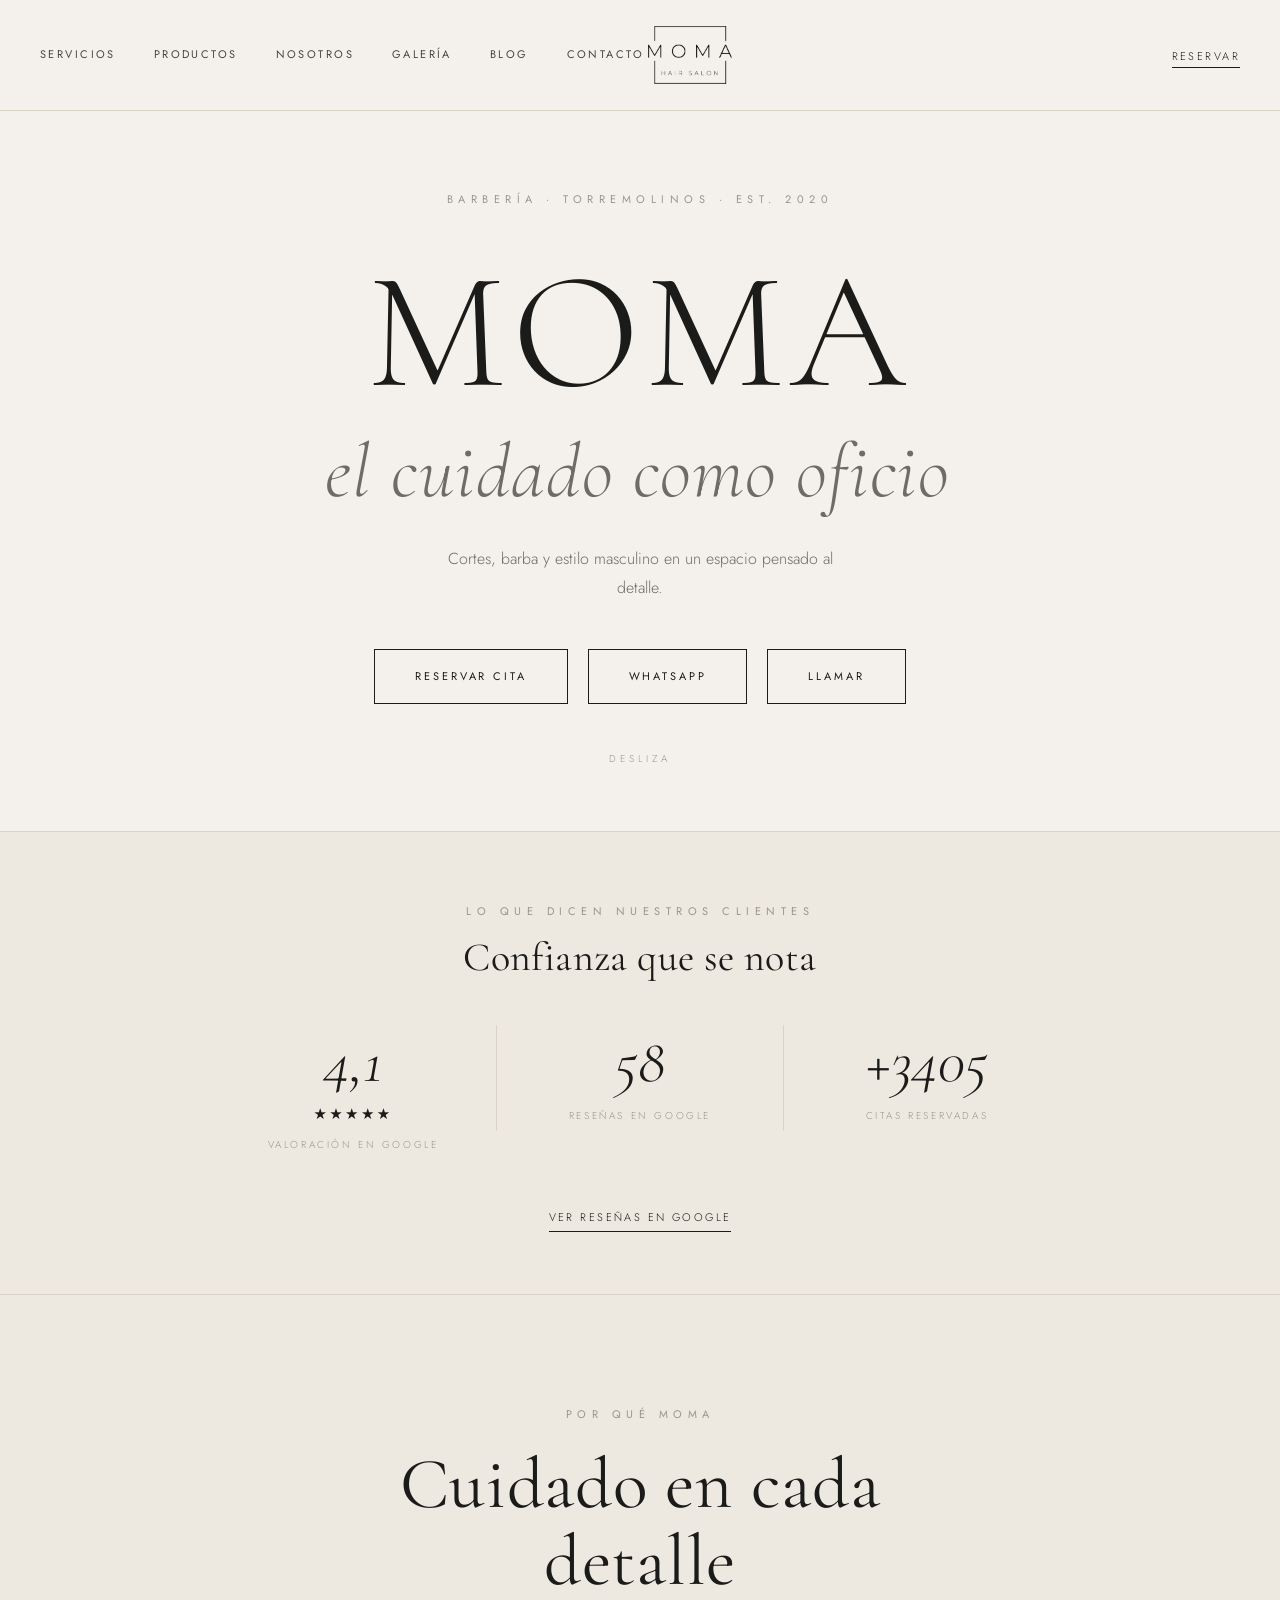
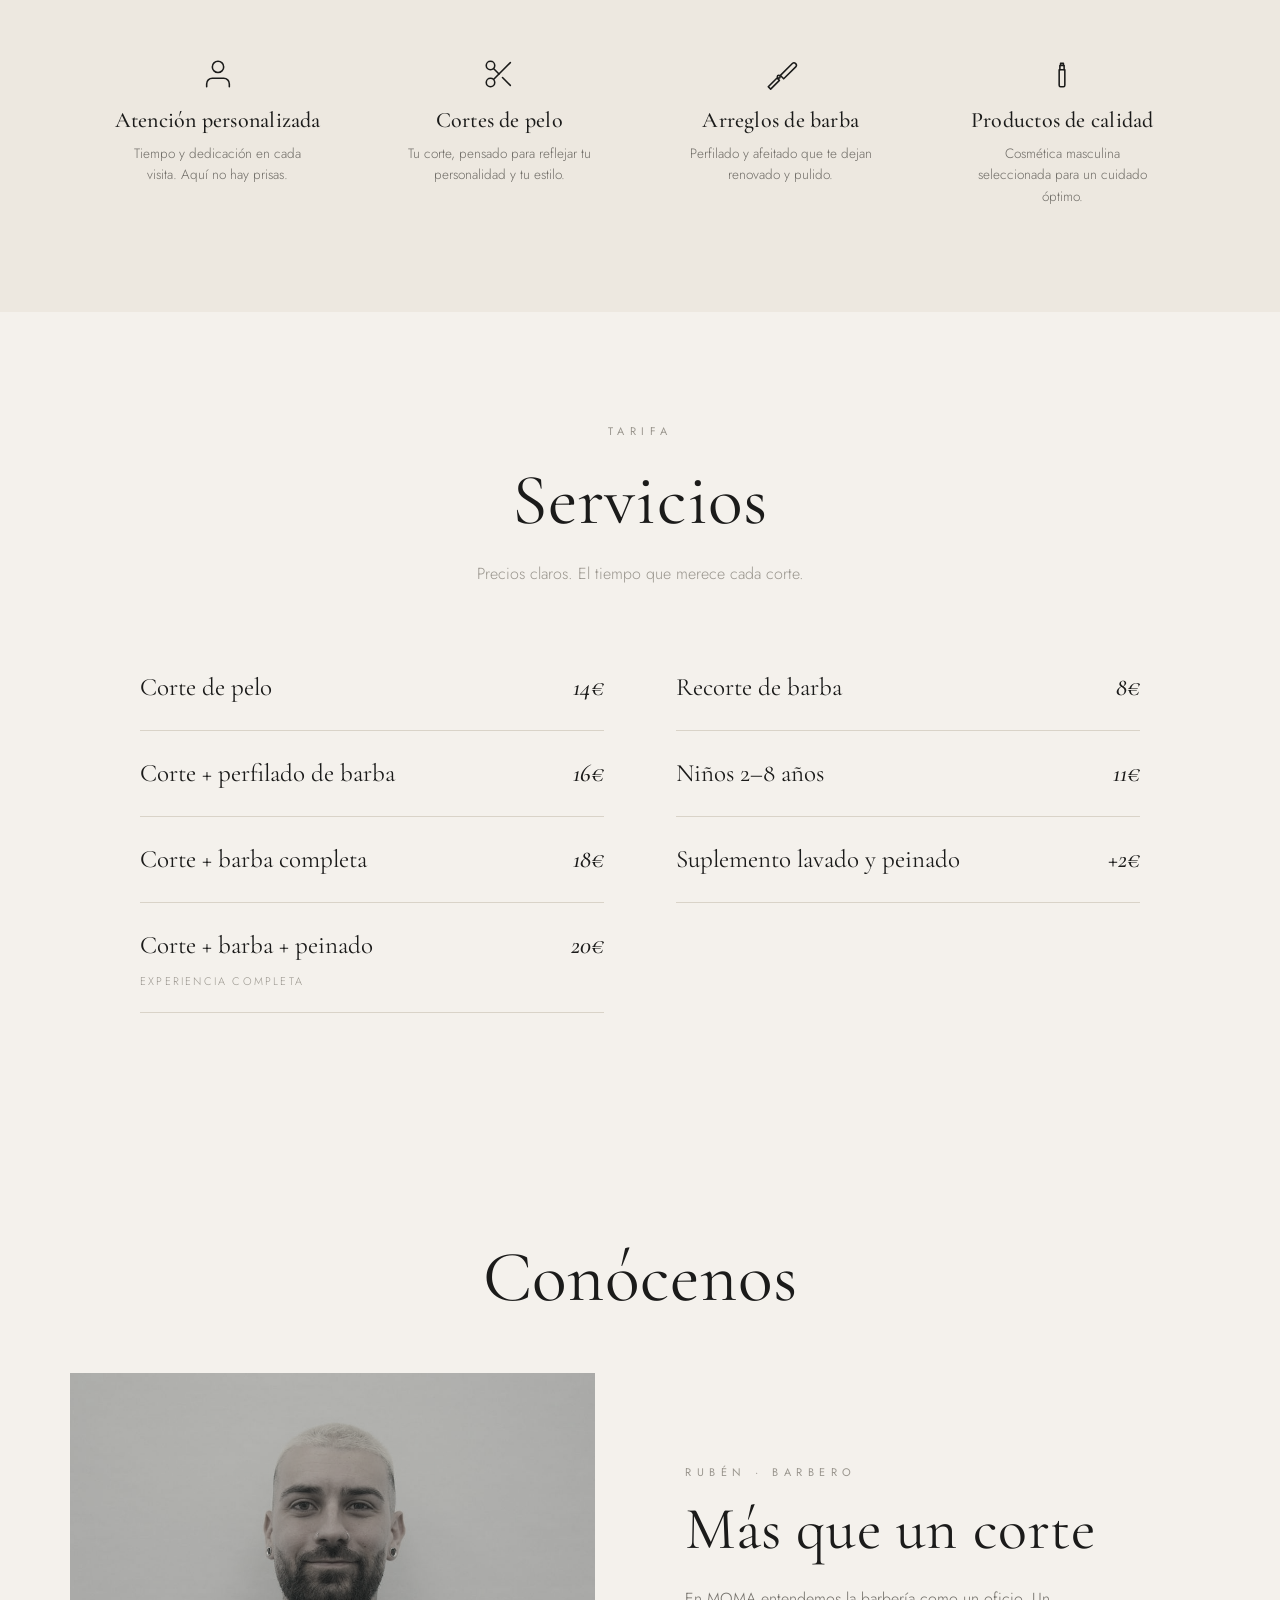
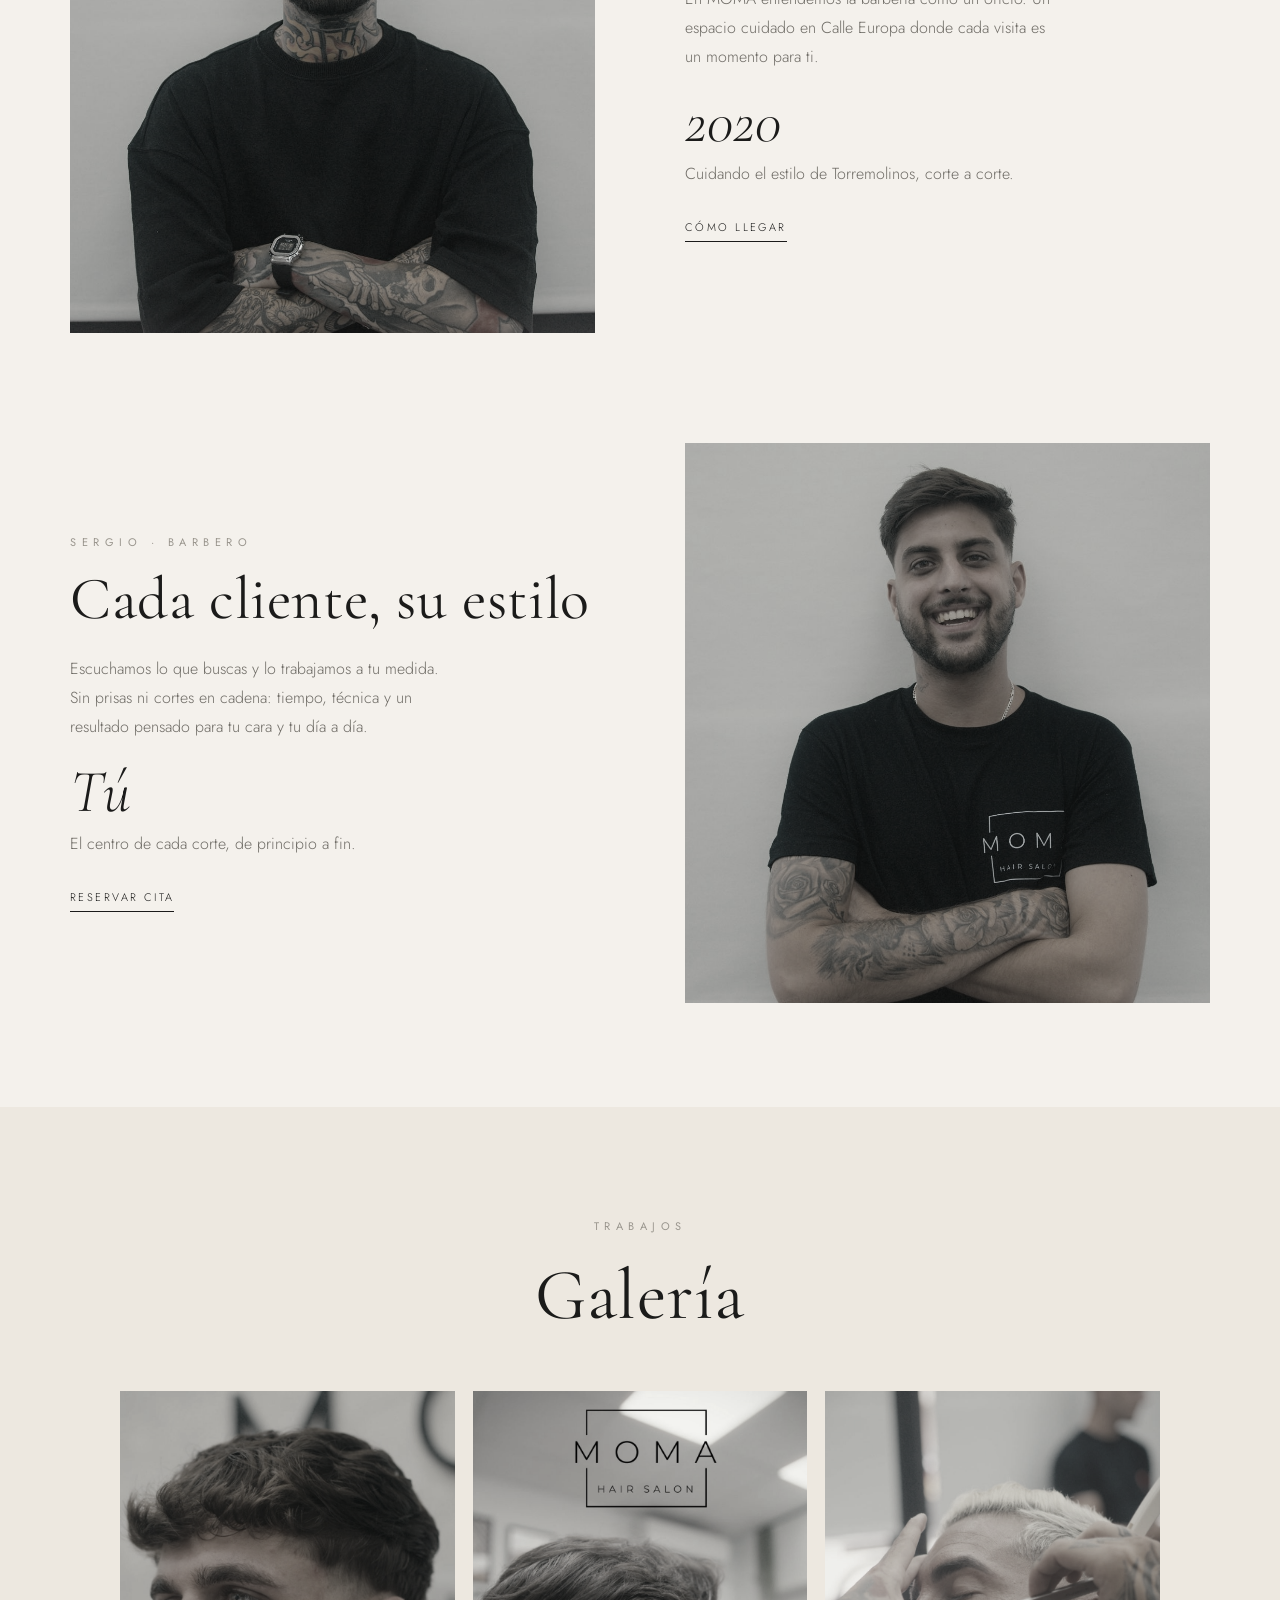
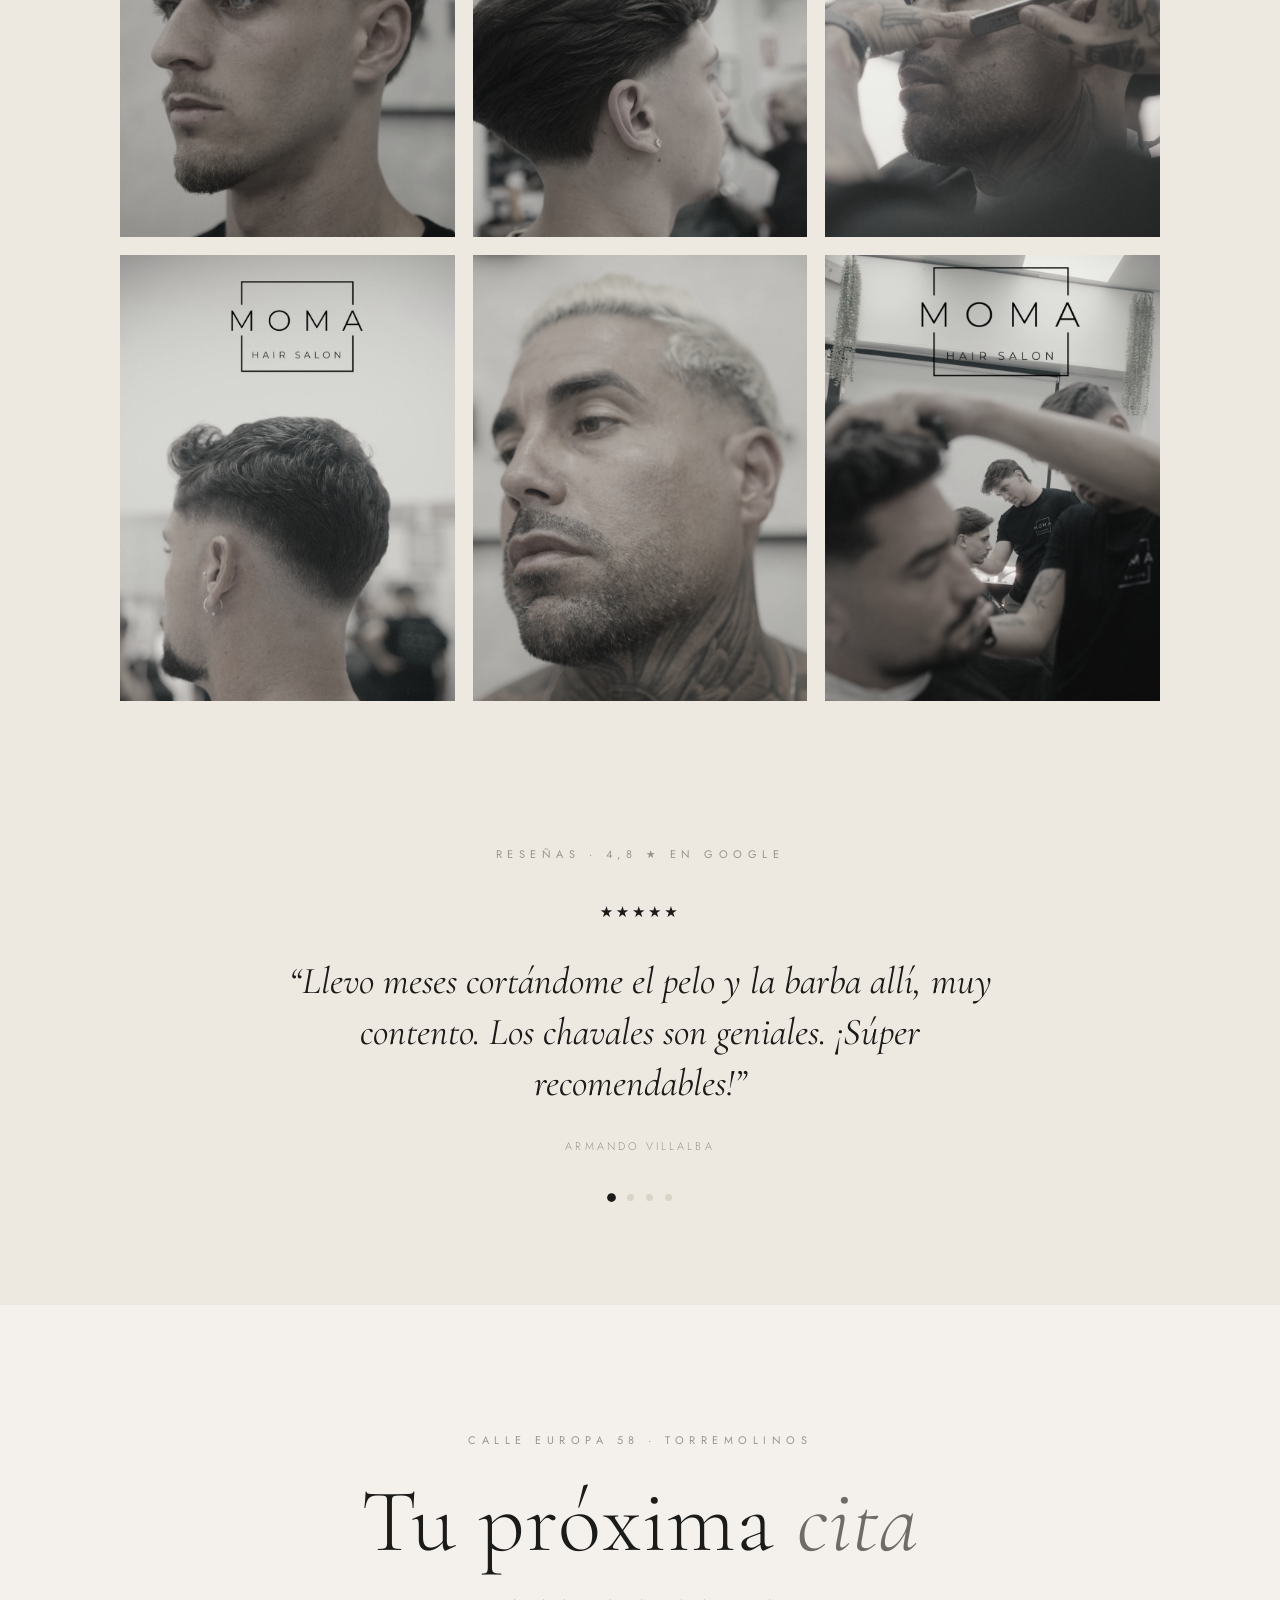
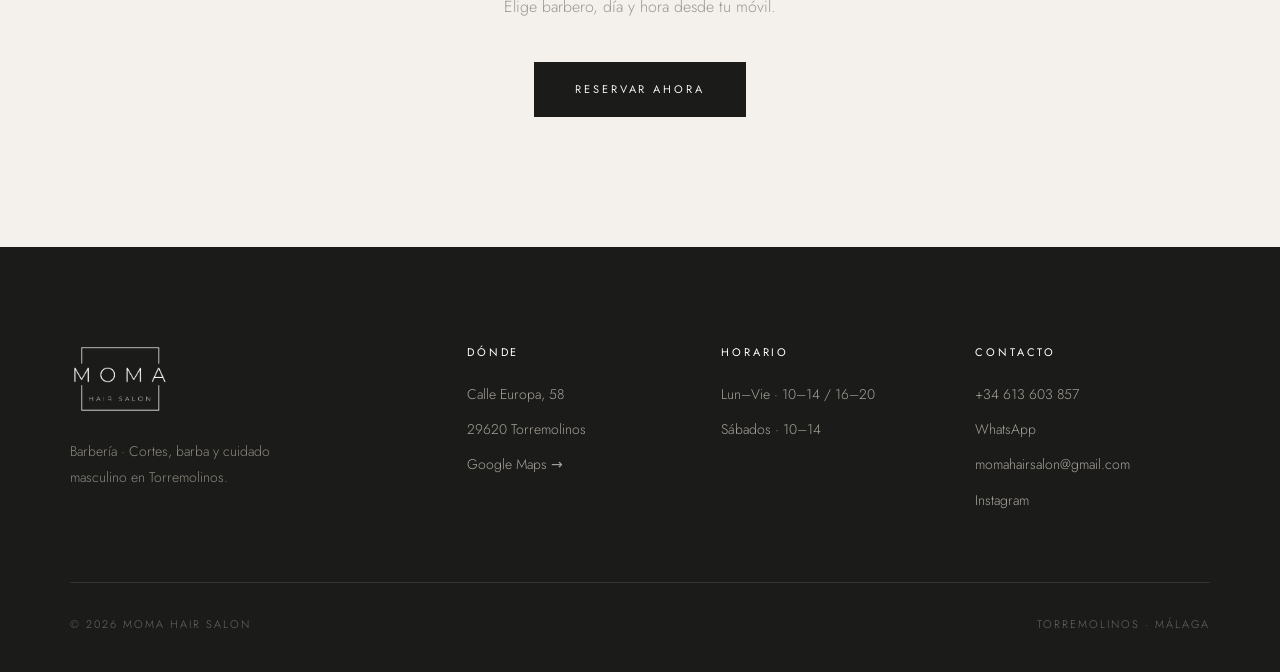
==== commit 4b68b34f: "Añade sección Blog con los dos primeros artículos - Nueva carpeta blog/ con estilos y JS compartidos" ====
--- a/index.html
+++ b/index.html
@@ -321,6 +321,7 @@
     <a href="#productos">Productos</a>
     <a href="#nosotros">Nosotros</a>
     <a href="#galeria">Galería</a>
+    <a href="blog/index.html">Blog</a>
     <a href="#contacto">Contacto</a>
     <a href="https://barberiamoma.booksy.com/a" class="nav__links-reservar">Reservar</a>
   </nav>
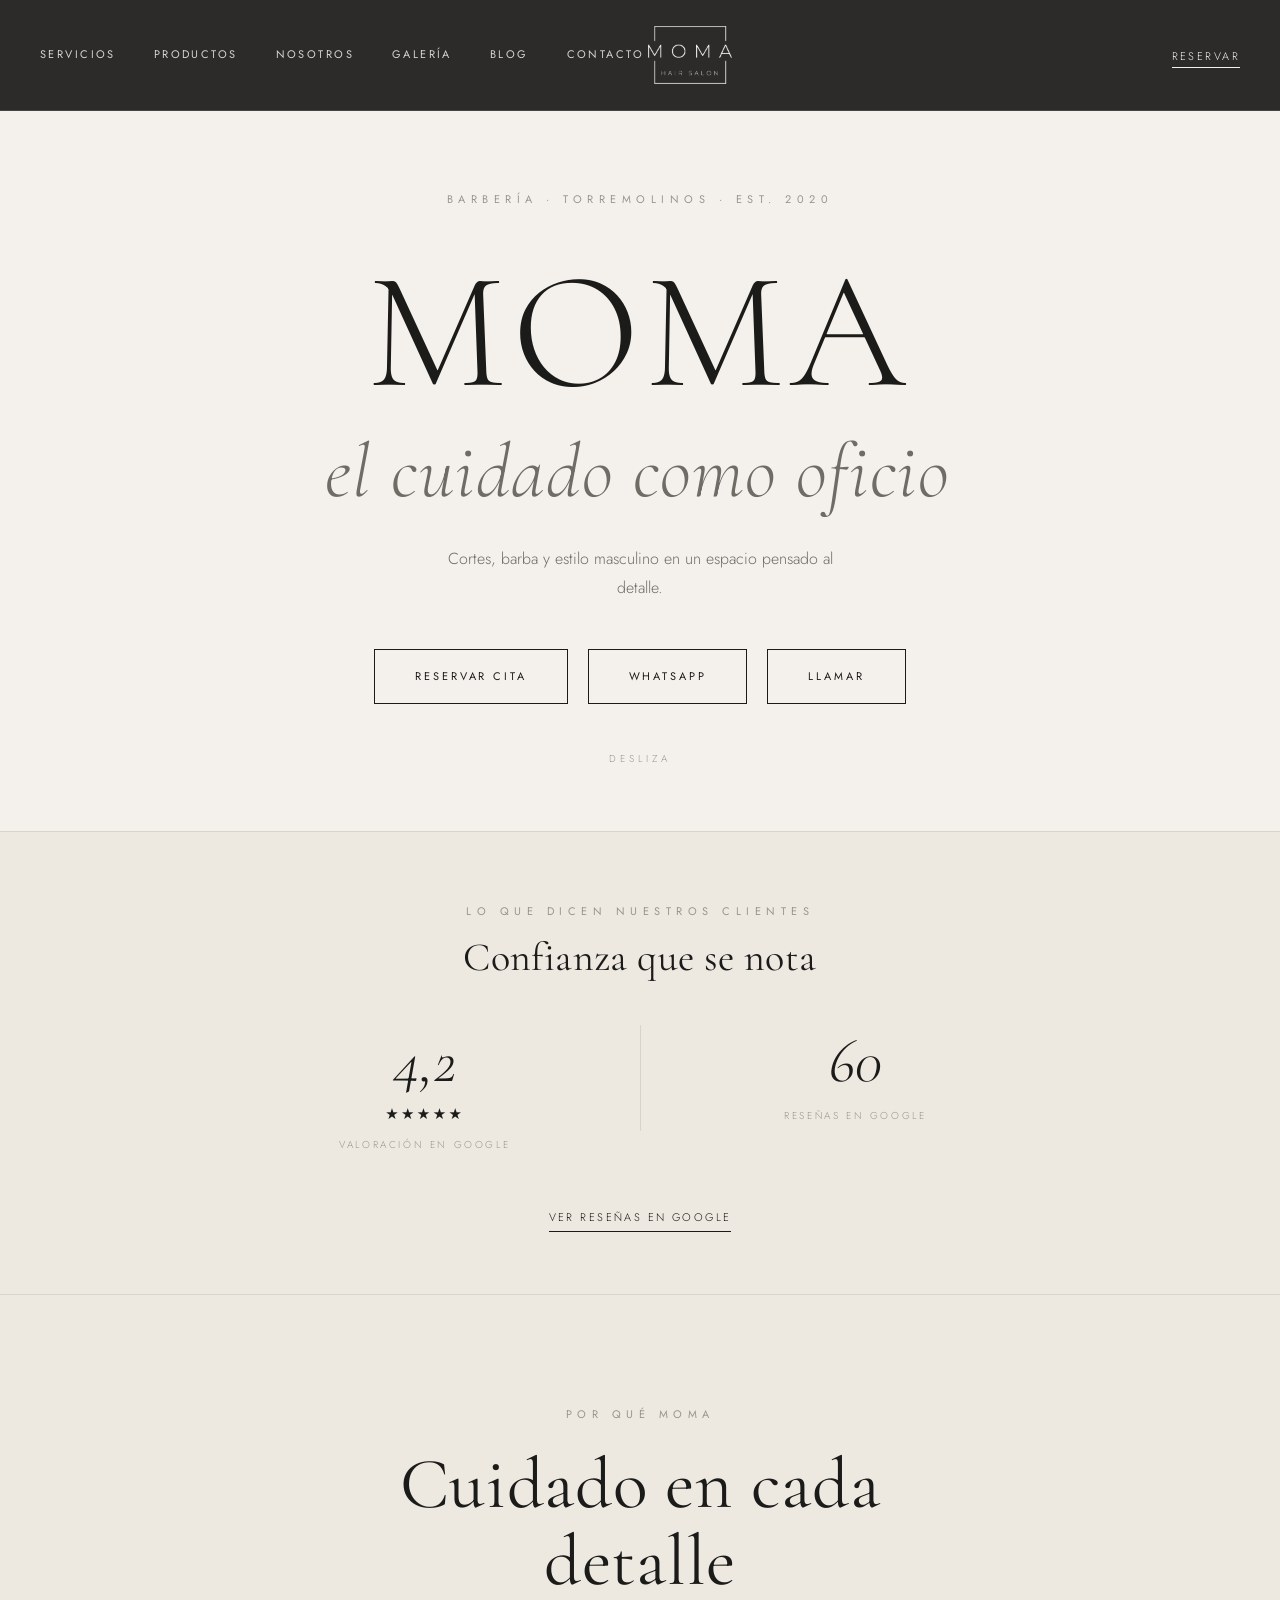
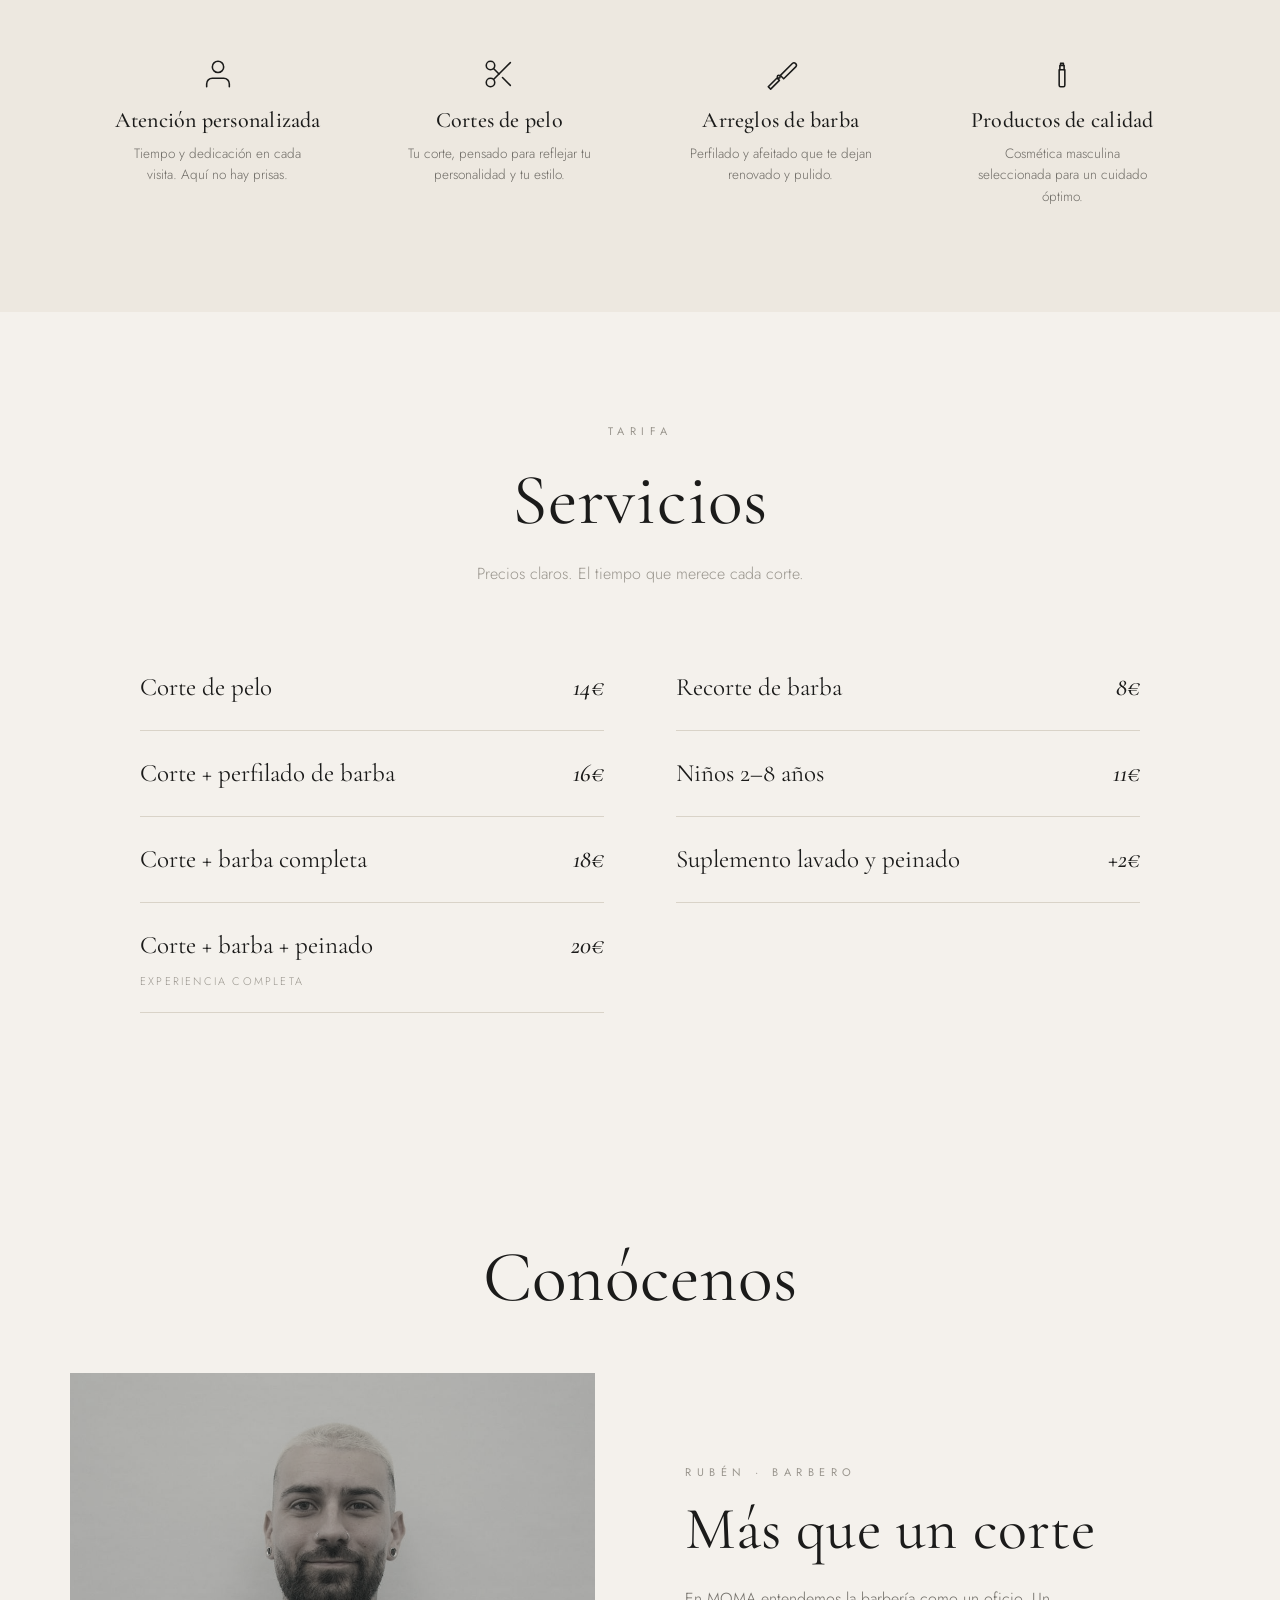
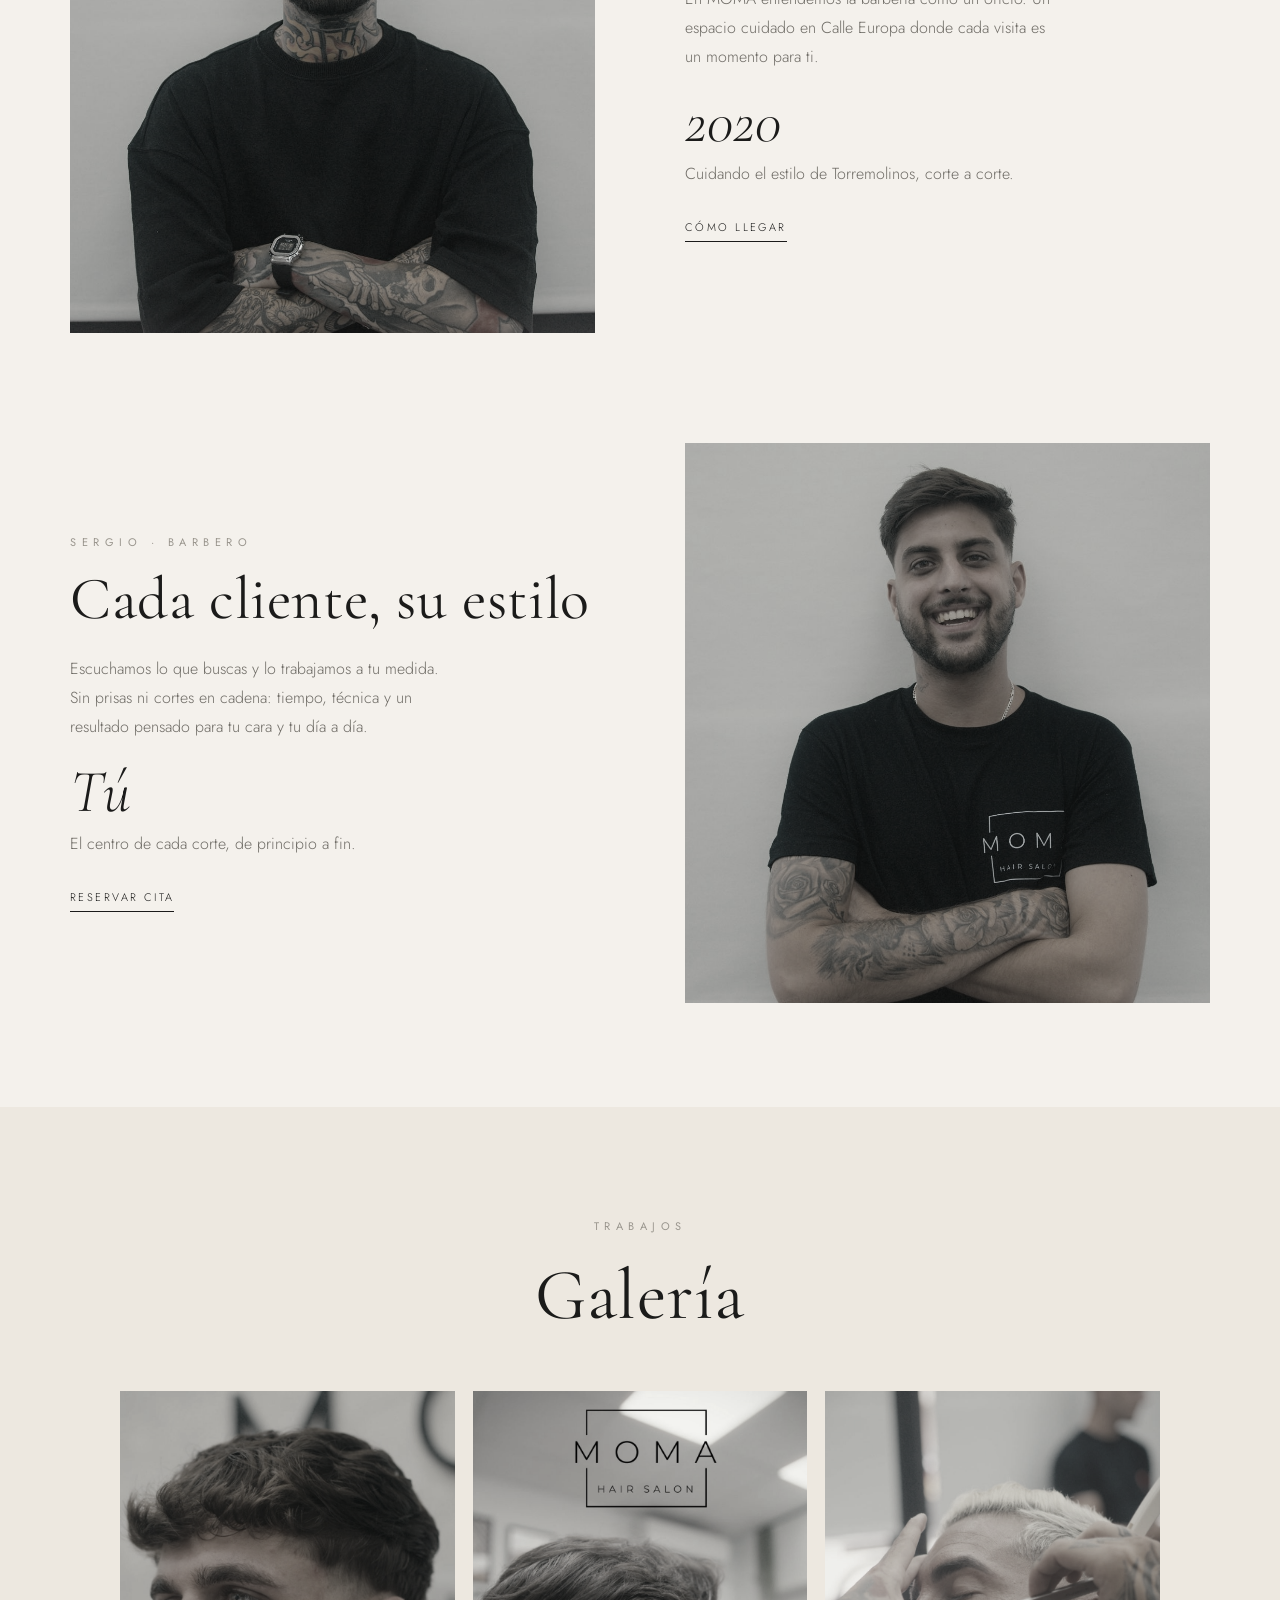
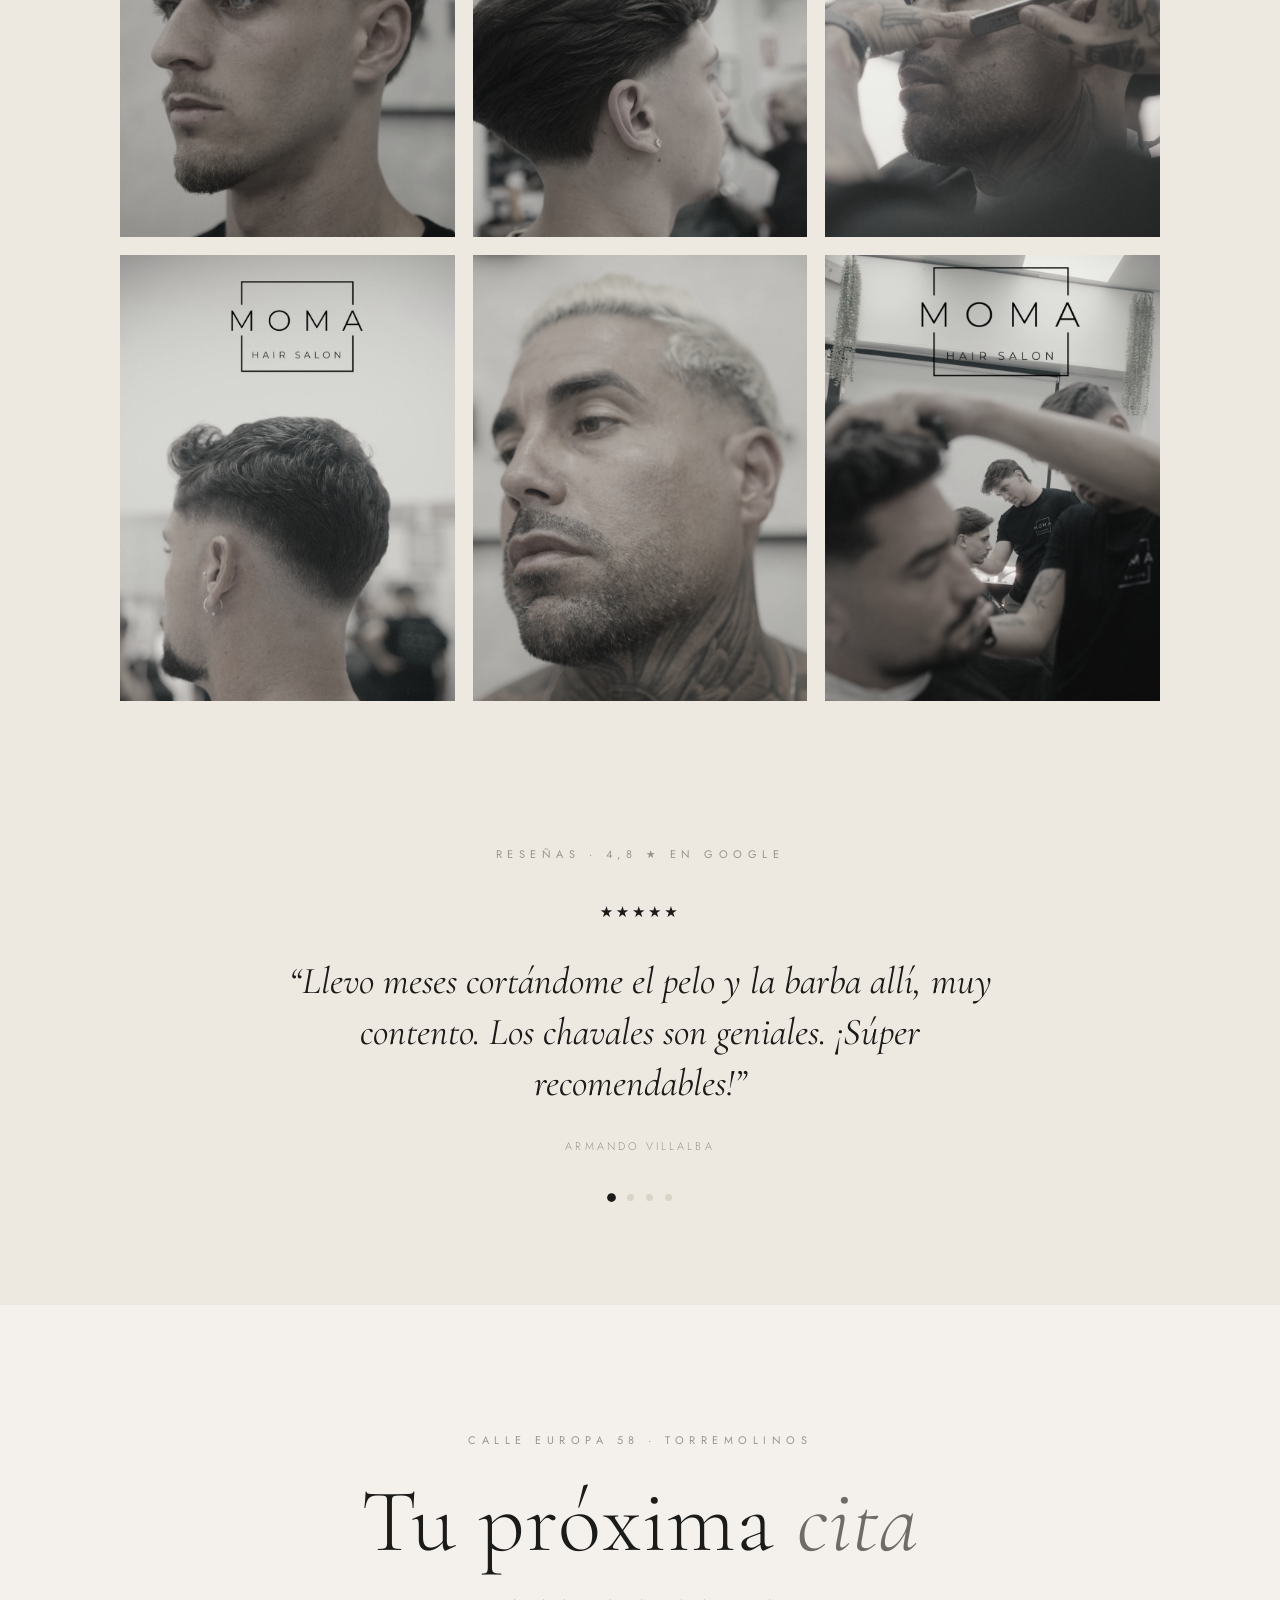
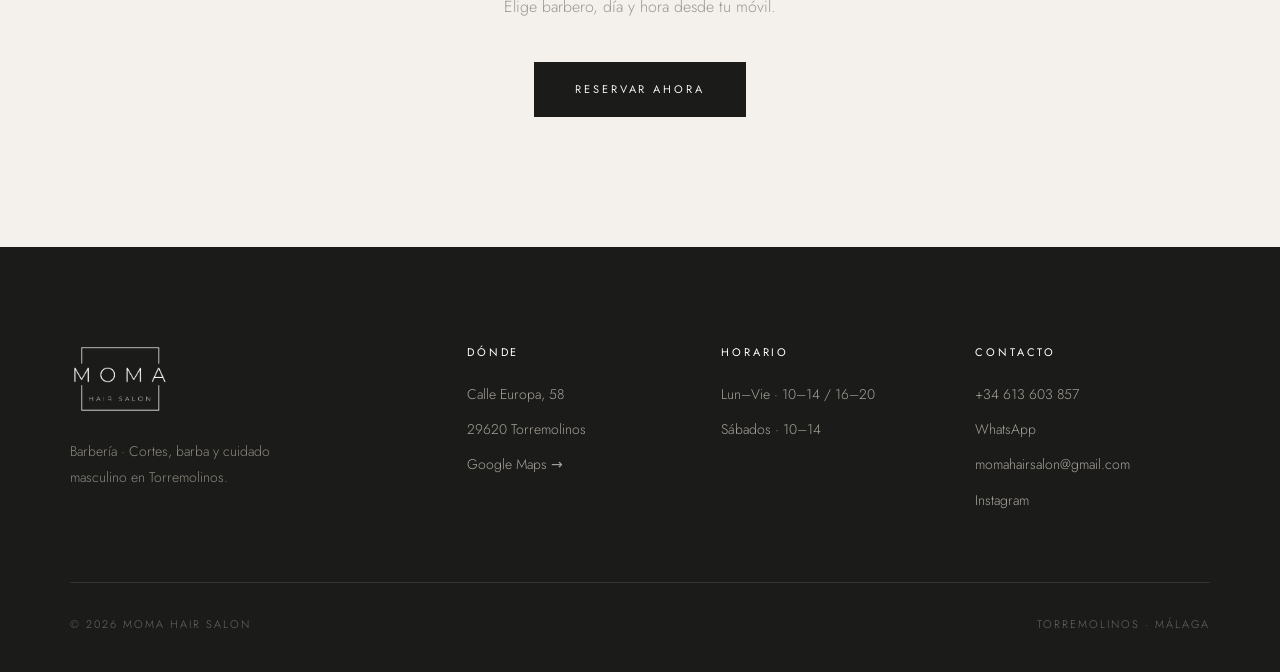
==== commit 0d3bdb83: "Productos enlaza al catálogo de WhatsApp; barra de navegación en negro; se quita "+4.000 citas" - Se" ====
--- a/index.html
+++ b/index.html
@@ -53,16 +53,17 @@
 
 /* NAV */
 .nav{position:sticky;top:0;z-index:50;display:grid;grid-template-columns:1fr auto 1fr;align-items:center;
-  padding:22px 40px;background:rgba(244,241,236,.88);backdrop-filter:blur(10px);border-bottom:1px solid var(--line)}
+  padding:22px 40px;background:rgba(27,27,26,.92);backdrop-filter:blur(10px);border-bottom:1px solid rgba(255,255,255,.12)}
 .nav__links{display:flex;gap:38px;justify-self:start}
-.nav__links a{text-transform:uppercase;letter-spacing:.22em;font-size:11px;font-weight:400;color:var(--ink);transition:.3s;opacity:.8}
+.nav__links a{text-transform:uppercase;letter-spacing:.22em;font-size:11px;font-weight:400;color:var(--paper);transition:.3s;opacity:.85}
 .nav__links a:hover{opacity:1}
 .nav__logo{justify-self:center}
-.nav__logo img{height:66px}
+.nav__logo img{height:66px;filter:invert(1) brightness(2)}
 .nav__cta{justify-self:end}
+.nav__cta .link-u{color:var(--paper);border-bottom-color:var(--paper)}
 /* Botón hamburguesa (solo móvil) */
 .nav__burger{display:none;width:28px;height:16px;position:relative;background:none;border:0;padding:0;cursor:pointer;justify-self:start;z-index:60}
-.nav__burger span{position:absolute;left:0;width:100%;height:1.5px;background:var(--ink);transition:transform .4s var(--ease),opacity .3s var(--ease)}
+.nav__burger span{position:absolute;left:0;width:100%;height:1.5px;background:var(--paper);transition:transform .4s var(--ease),opacity .3s var(--ease)}
 .nav__burger span:nth-child(1){top:0}
 .nav__burger span:nth-child(2){top:50%;transform:translateY(-50%)}
 .nav__burger span:nth-child(3){bottom:0}
@@ -258,14 +259,14 @@
   .nav__links{
     position:absolute;top:100%;left:0;right:0;justify-self:stretch;
     flex-direction:column;align-items:stretch;gap:0;
-    background:var(--paper);border-bottom:1px solid var(--line);
+    background:var(--ink);border-bottom:1px solid rgba(255,255,255,.12);
     box-shadow:0 26px 40px -30px rgba(0,0,0,.35);
     padding:6px 22px 24px;
     opacity:0;visibility:hidden;transform:translateY(-10px);
     transition:opacity .35s var(--ease),transform .35s var(--ease),visibility .35s}
   .nav.is-open .nav__links{opacity:1;visibility:visible;transform:none}
-  .nav__links a{padding:17px 2px;border-bottom:1px solid var(--line);font-size:12px;opacity:1}
-  .nav__links-reservar{display:block;margin-top:20px;border:1px solid var(--ink);text-align:center;padding:16px;font-size:12px}
+  .nav__links a{padding:17px 2px;border-bottom:1px solid rgba(255,255,255,.12);font-size:12px;opacity:1}
+  .nav__links-reservar{display:block;margin-top:20px;border:1px solid var(--paper);text-align:center;padding:16px;font-size:12px}
   .gal{grid-template-columns:1fr 1fr;gap:12px}
   .about{grid-template-columns:1fr;row-gap:18px}
   .about__head,.about__media,.about__body{grid-column:1;grid-row:auto;align-self:auto}
@@ -357,10 +358,6 @@
       <span class="proof__num" data-count="68">68</span>
       <span class="proof__lbl">Reseñas en Google</span>
     </div>
-    <div class="proof__item">
-      <span class="proof__num" data-count="4000" data-prefix="+" data-sep="1">+4.000</span>
-      <span class="proof__lbl">Citas reservadas</span>
-    </div>
   </div>
   <a href="https://search.google.com/local/reviews?placeid=ChIJs7sia5L7cg0R487xymxbXDs" target="_blank" rel="noopener" class="proof__cta link-u">Ver reseñas en Google</a>
 </section>
@@ -423,8 +420,9 @@
       <h2>Productos</h2>
     </div>
     <div class="soon reveal">
-      <p class="soon__tag">Próximamente</p>
-      <p class="soon__txt">Estamos preparando nuestra selección de cuidado masculino para que puedas mantener en casa el resultado de la barbería.</p>
+      <p class="soon__tag">Llévate el ritual a casa</p>
+      <p class="soon__txt">Ceras, after shave, agua de mar, herramientas y más para mantener entre cita y cita el resultado de la barbería. Consulta toda la selección en nuestro catálogo.</p>
+      <a href="https://wa.me/c/34613603857" target="_blank" rel="noopener" class="btn" style="margin-top:34px">Ver catálogo</a>
     </div>
   </div>
 </section>
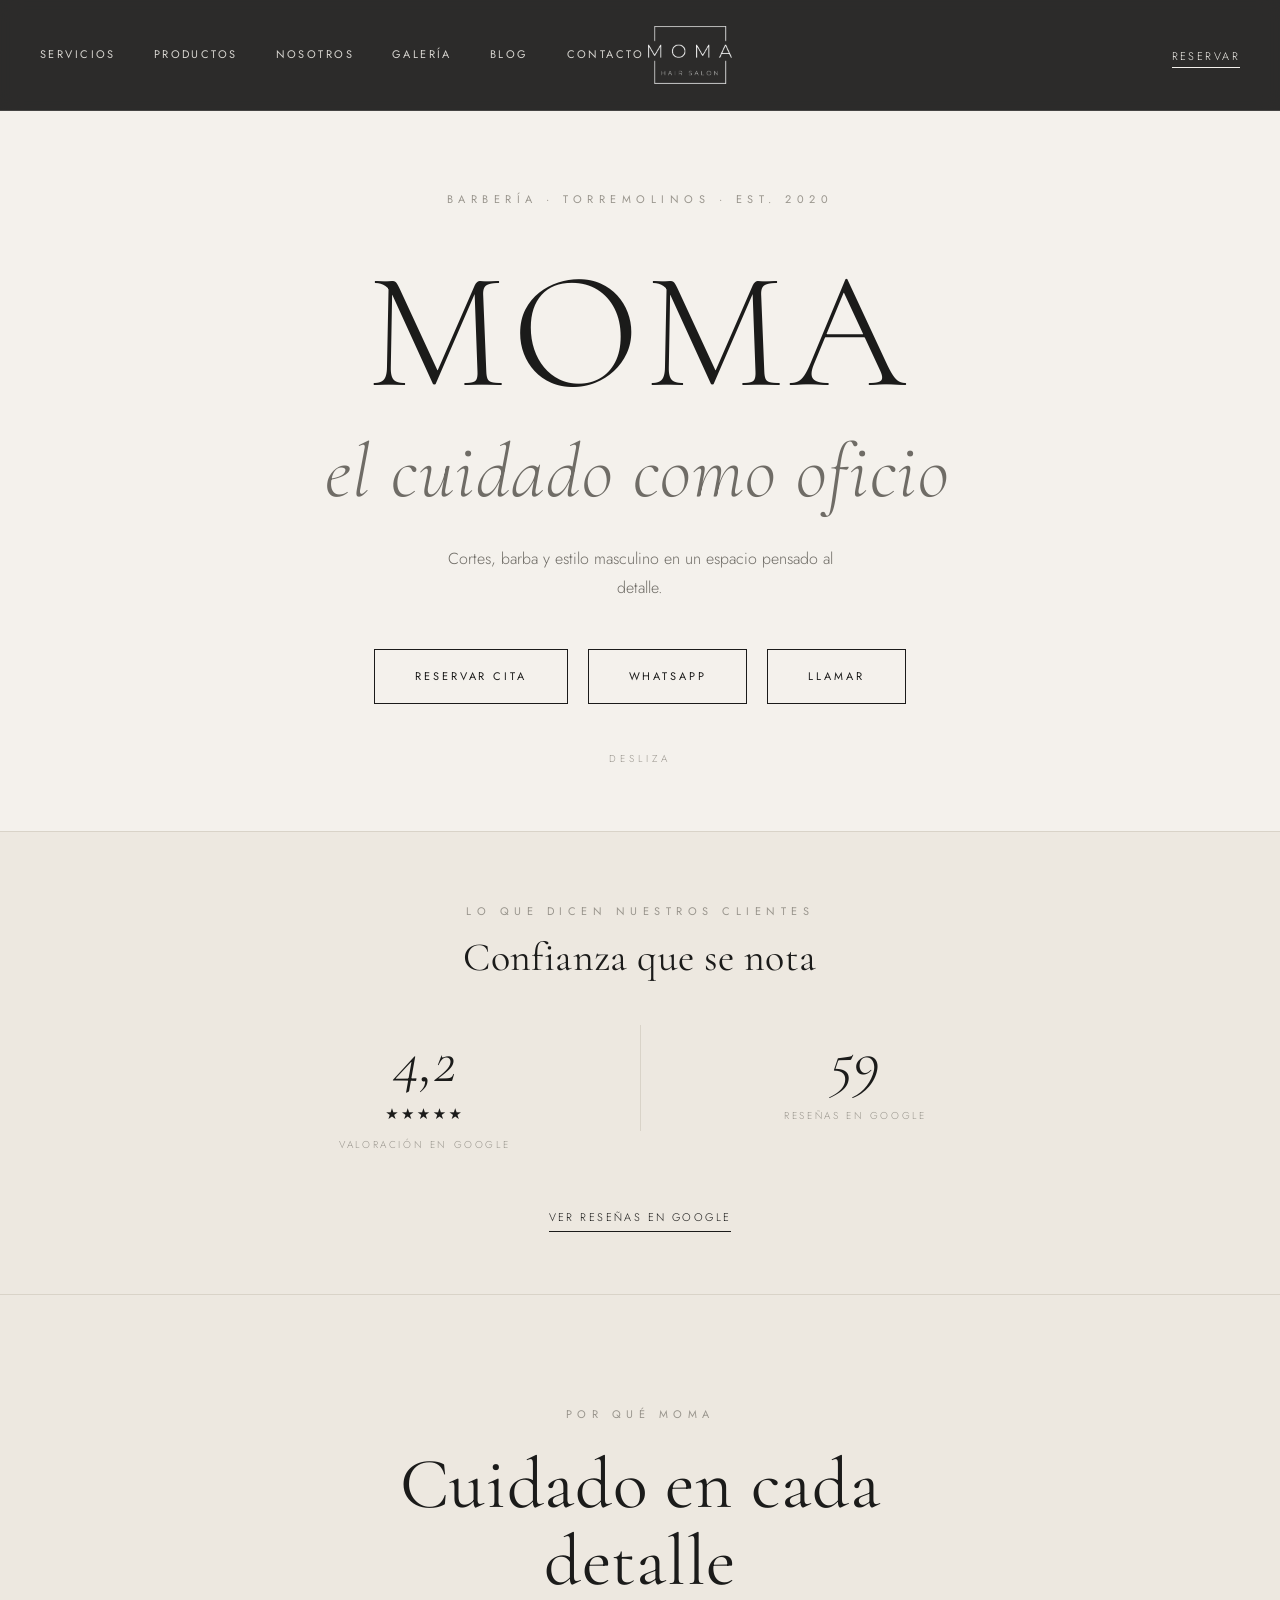
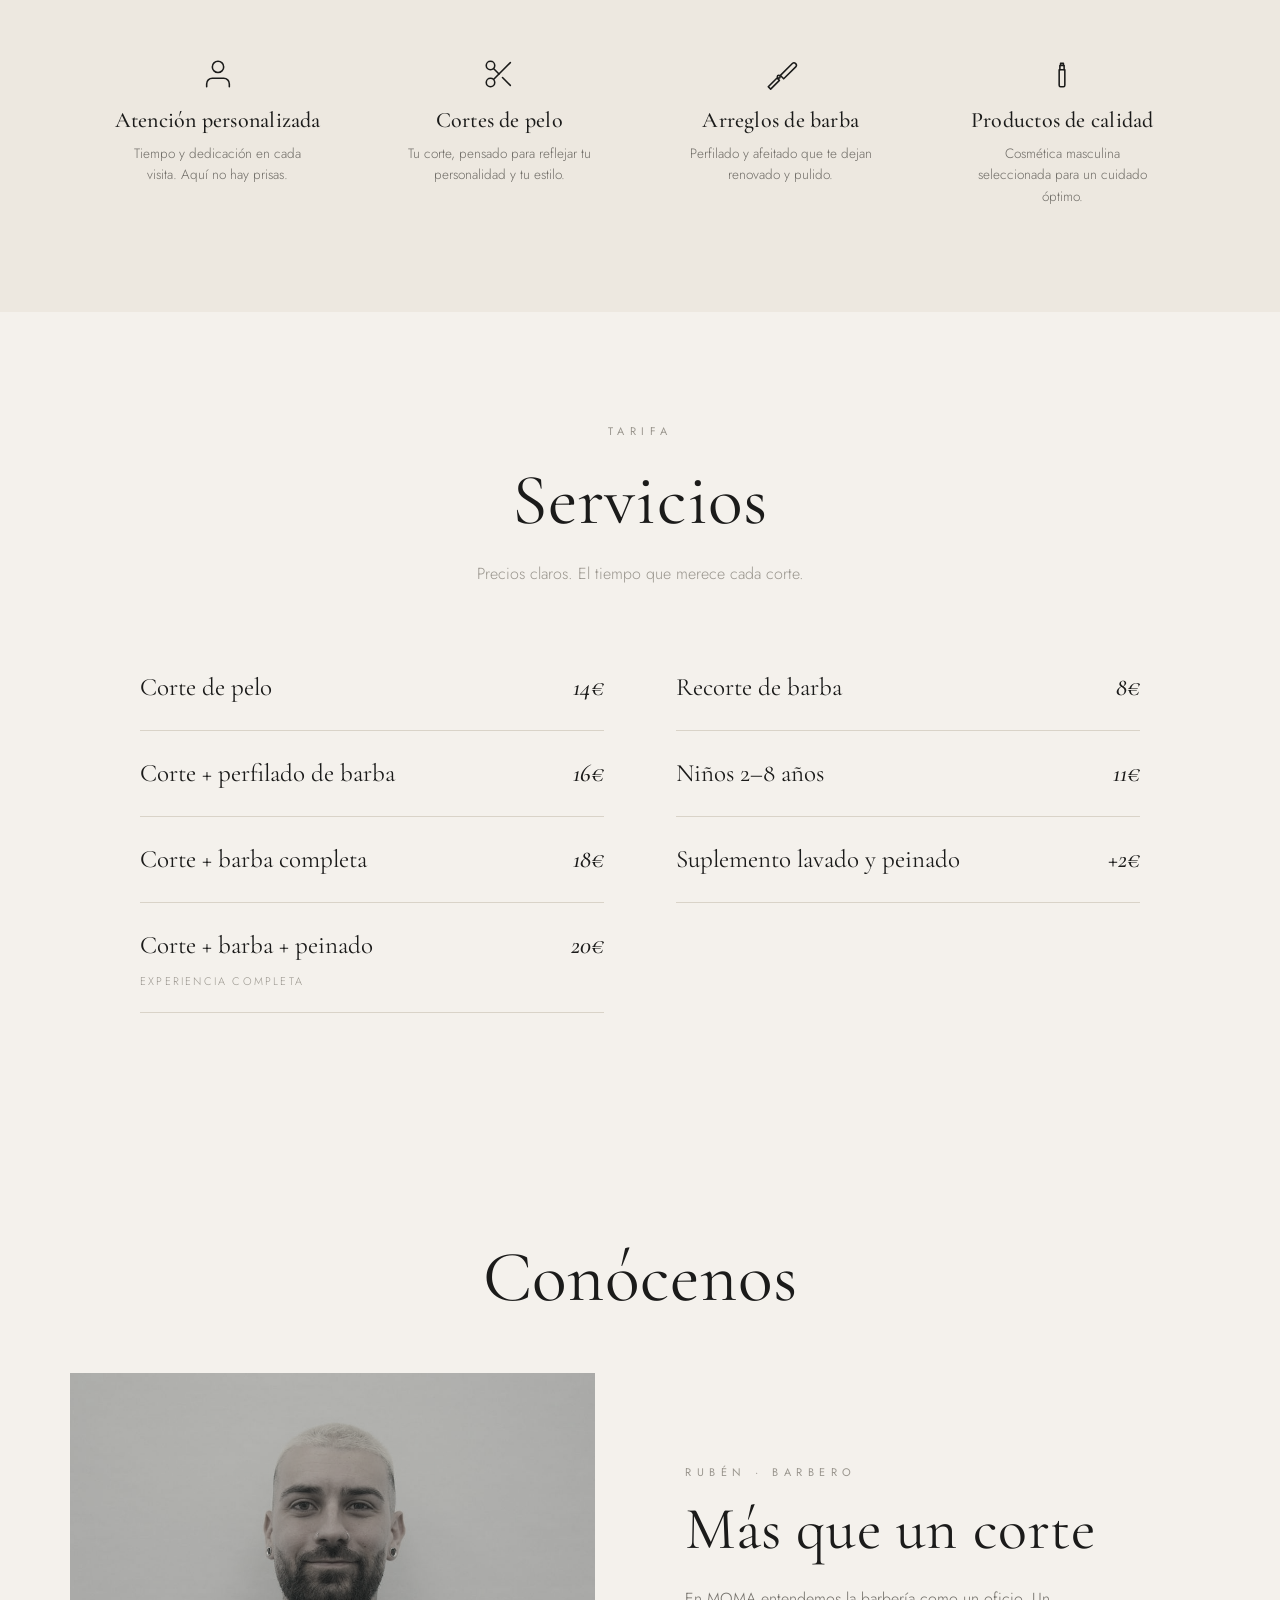
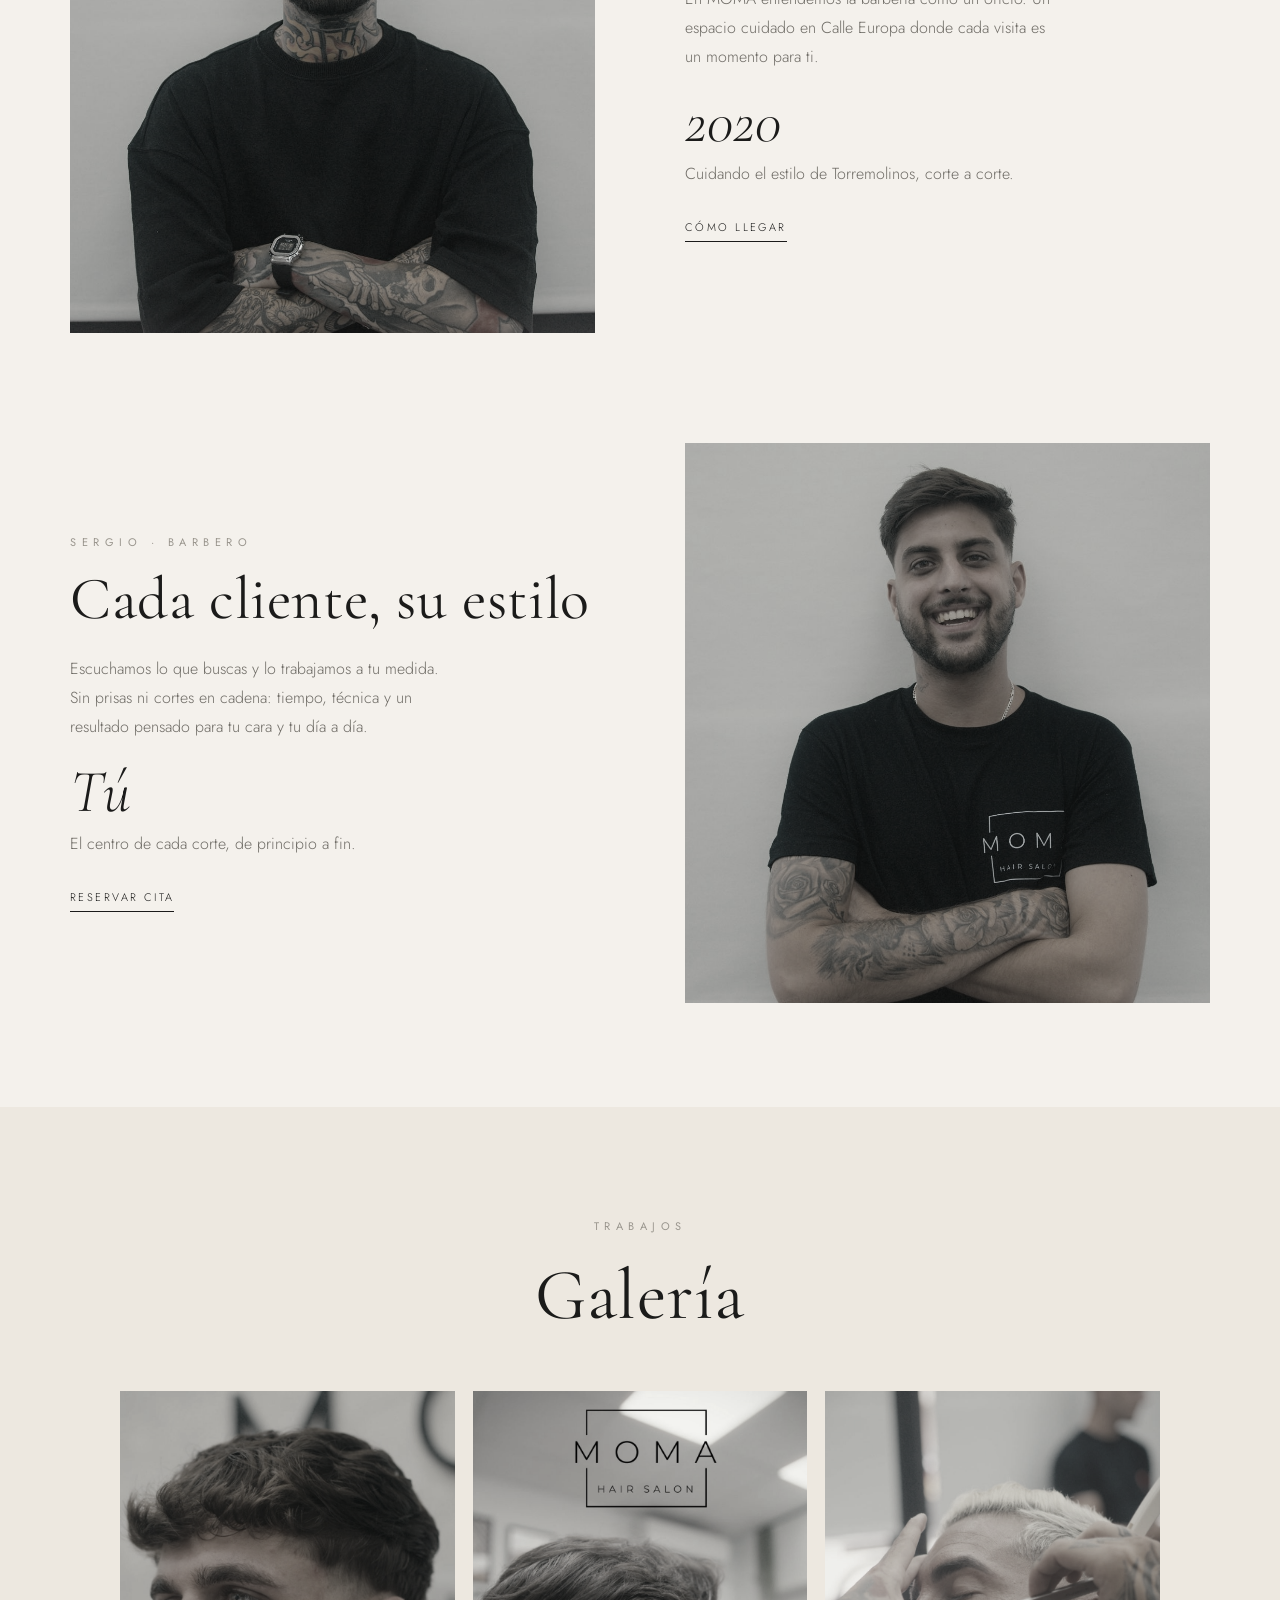
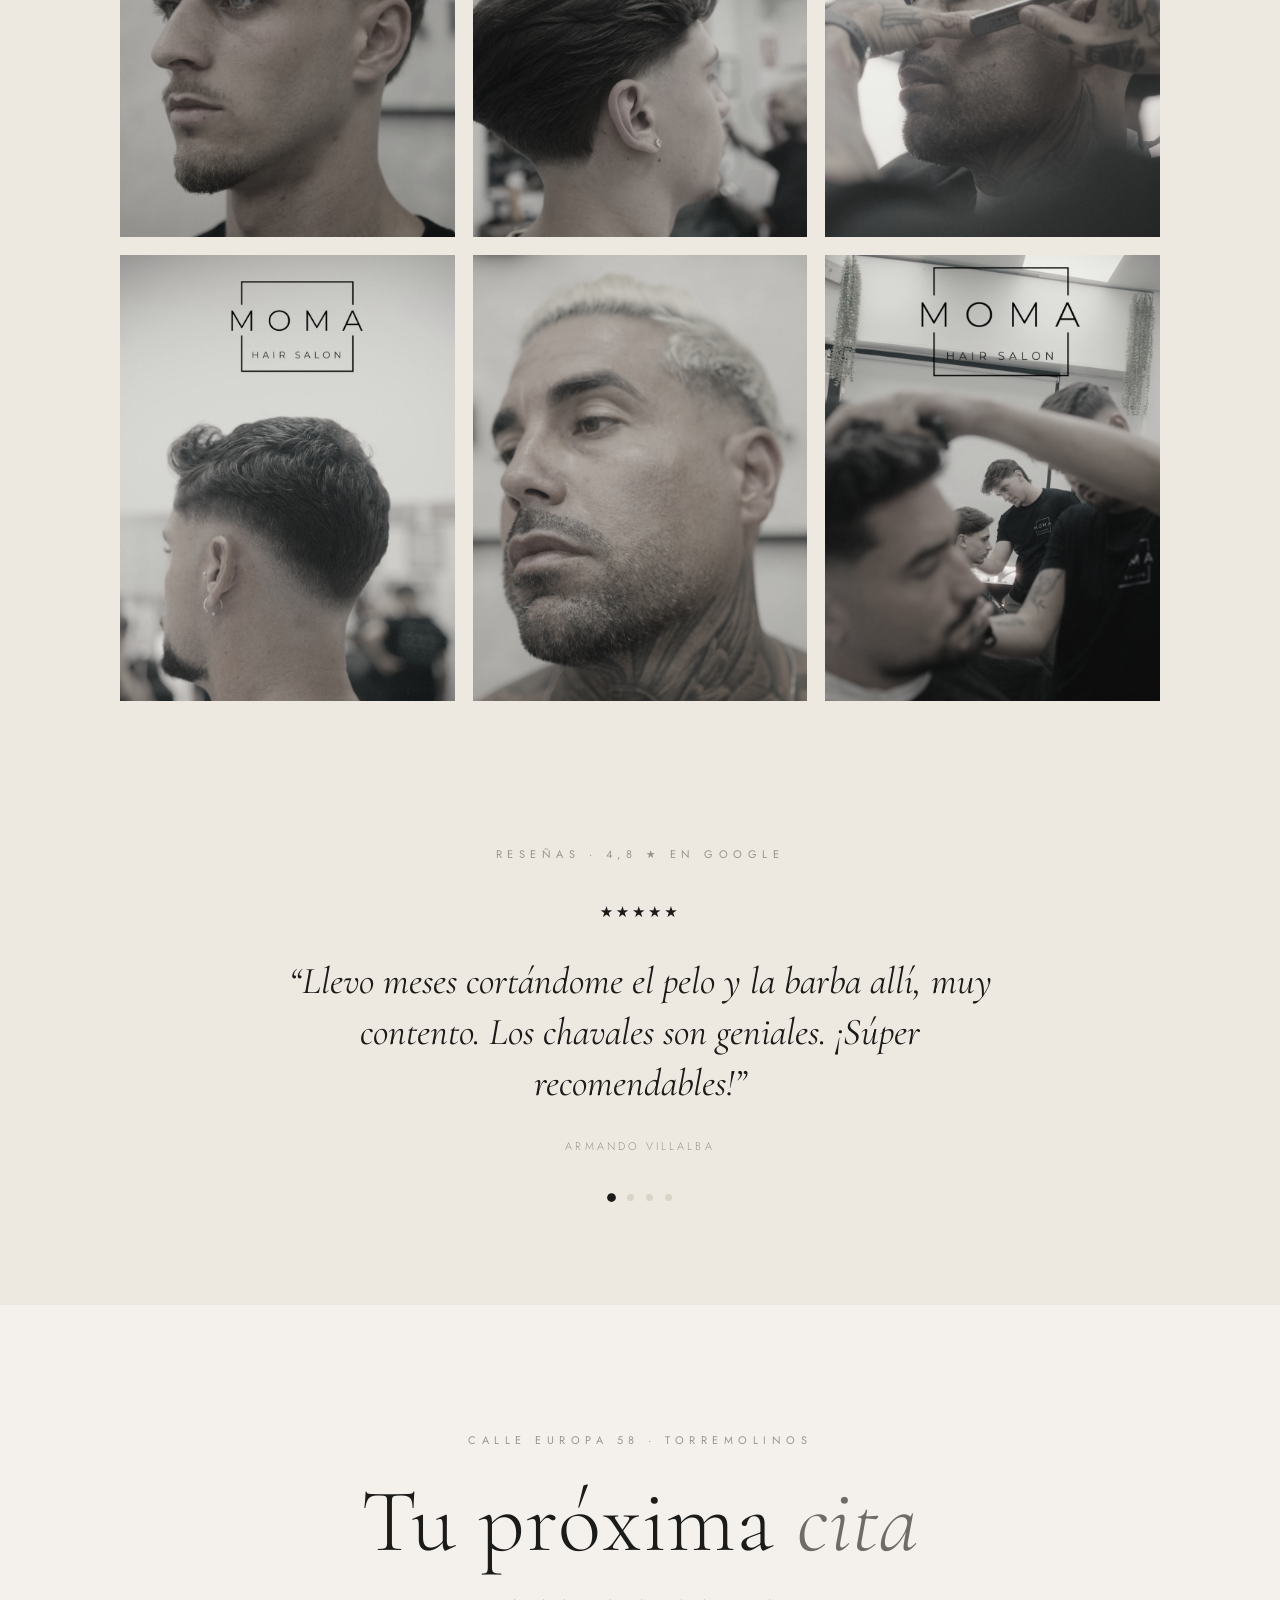
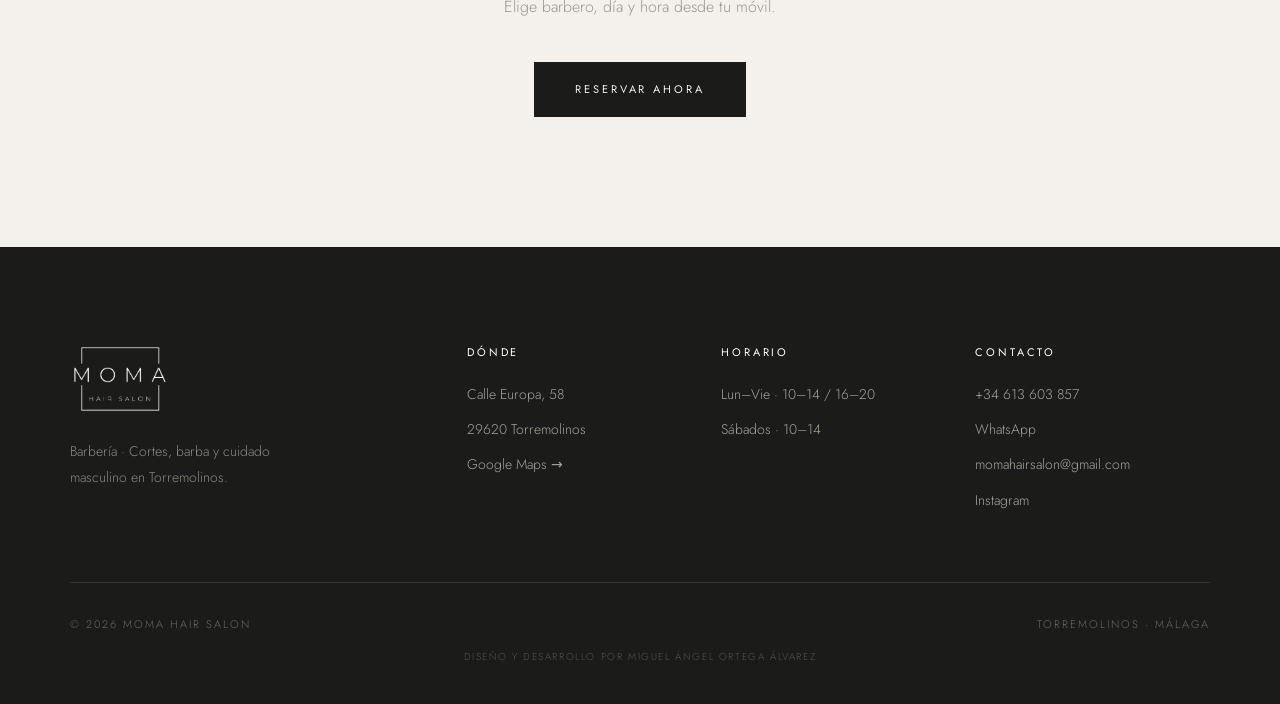
==== commit 304a64ef: "Añade crédito de autoría en el pie de la home Co-Authored-By: Claude Opus 4.8 (1M context) <noreply@" ====
--- a/index.html
+++ b/index.html
@@ -250,6 +250,7 @@
 .foot__col a{transition:.3s}
 .foot__col a:hover{color:#fff}
 .foot__bottom{margin-top:32px;display:flex;justify-content:space-between;font-size:11px;letter-spacing:.18em;color:#6d6a62;text-transform:uppercase}
+.foot__credit{margin-top:14px;text-align:center;font-size:10px;letter-spacing:.16em;color:#56534c;text-transform:uppercase}
 
 @media(max-width:880px){
   .nav{padding:14px 22px}
@@ -533,6 +534,7 @@
       <span>© 2026 MOMA Hair Salon</span>
       <span>Torremolinos · Málaga</span>
     </div>
+    <div class="foot__credit">Diseño y desarrollo por Miguel Ángel Ortega Álvarez</div>
   </div>
 </footer>
 
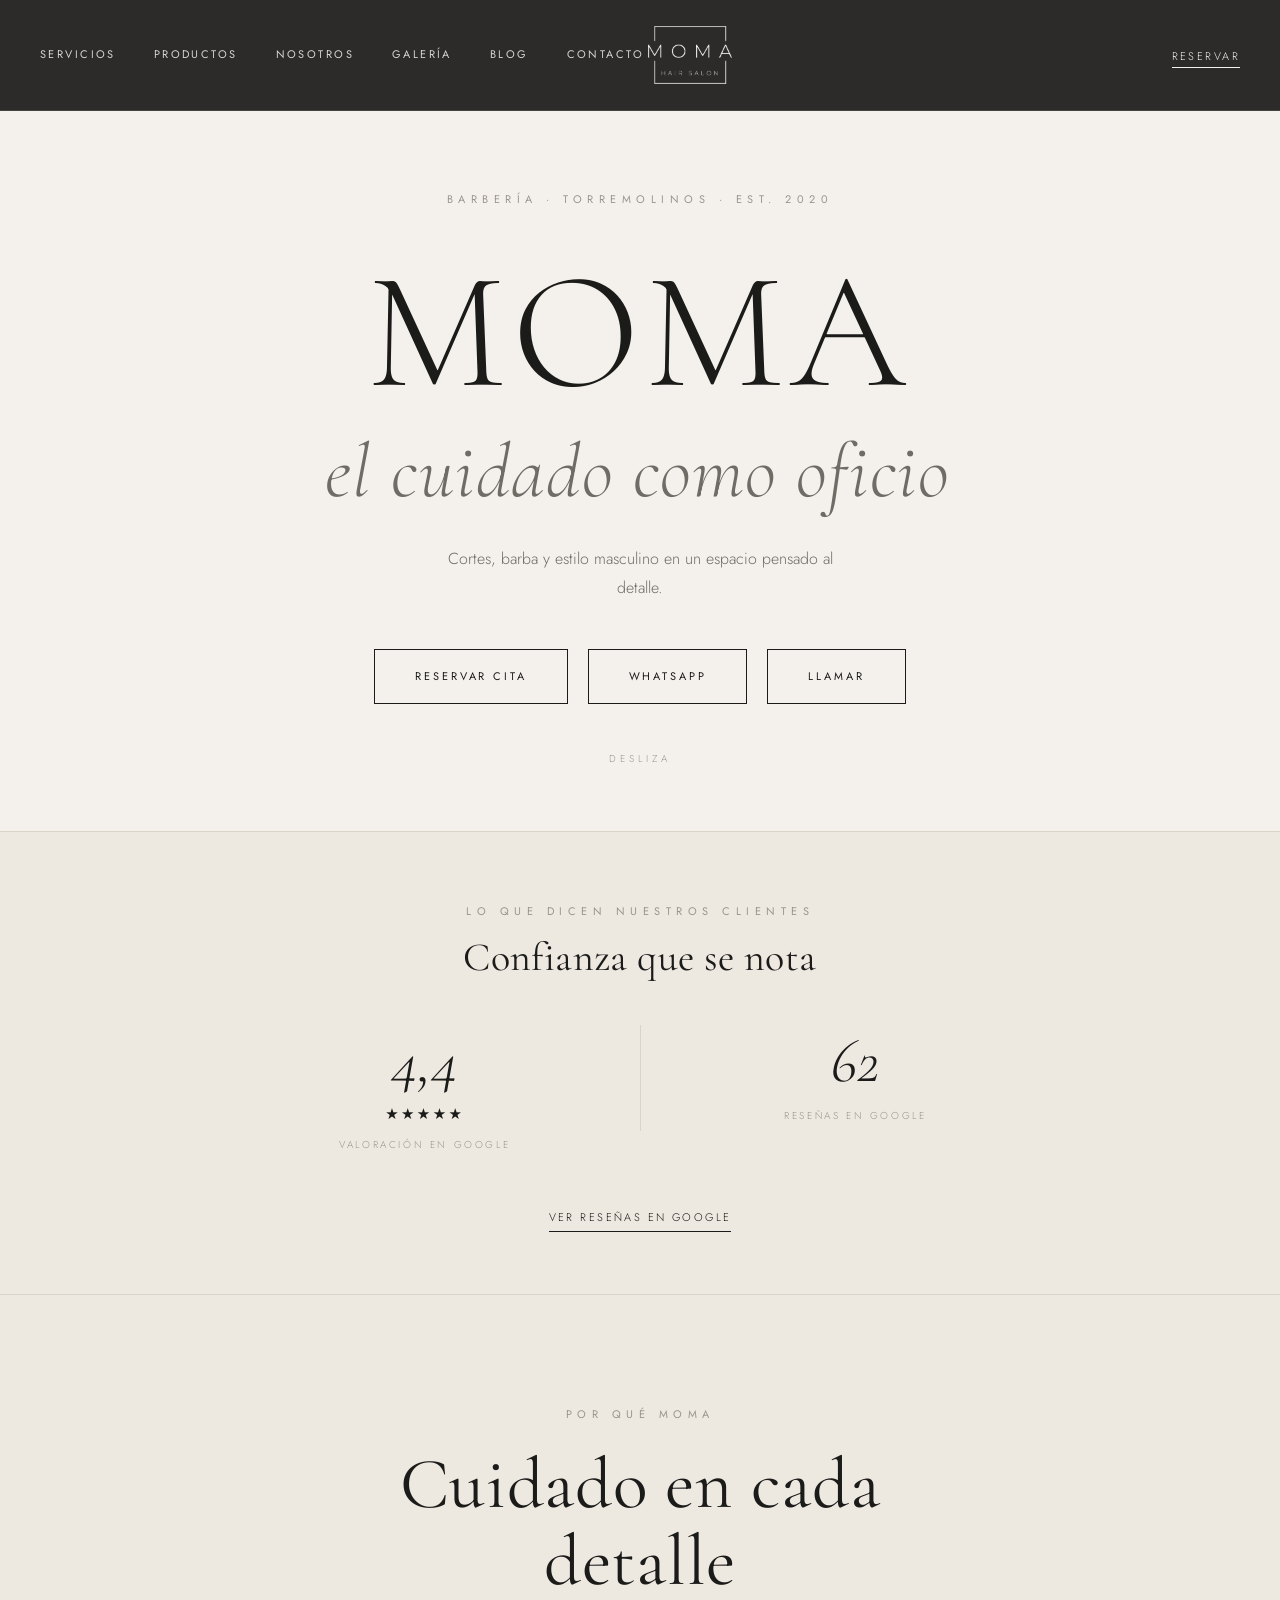
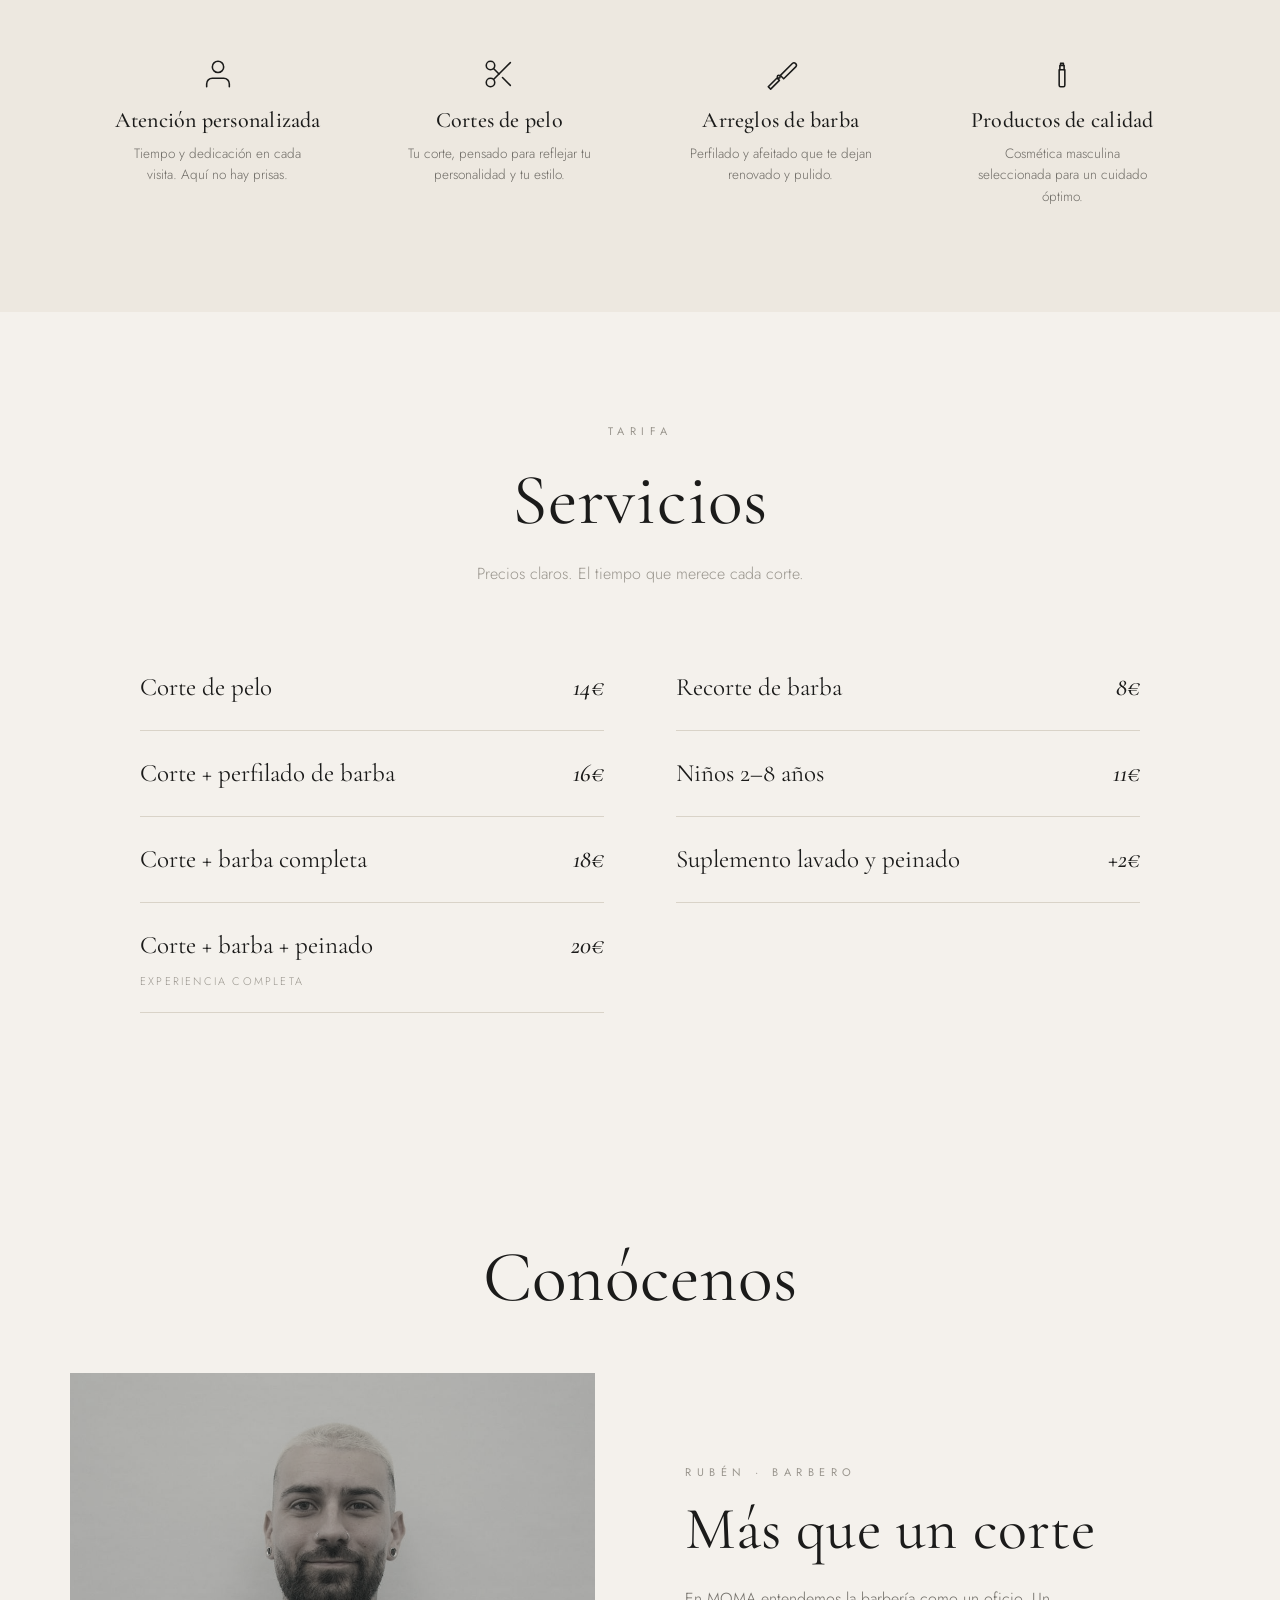
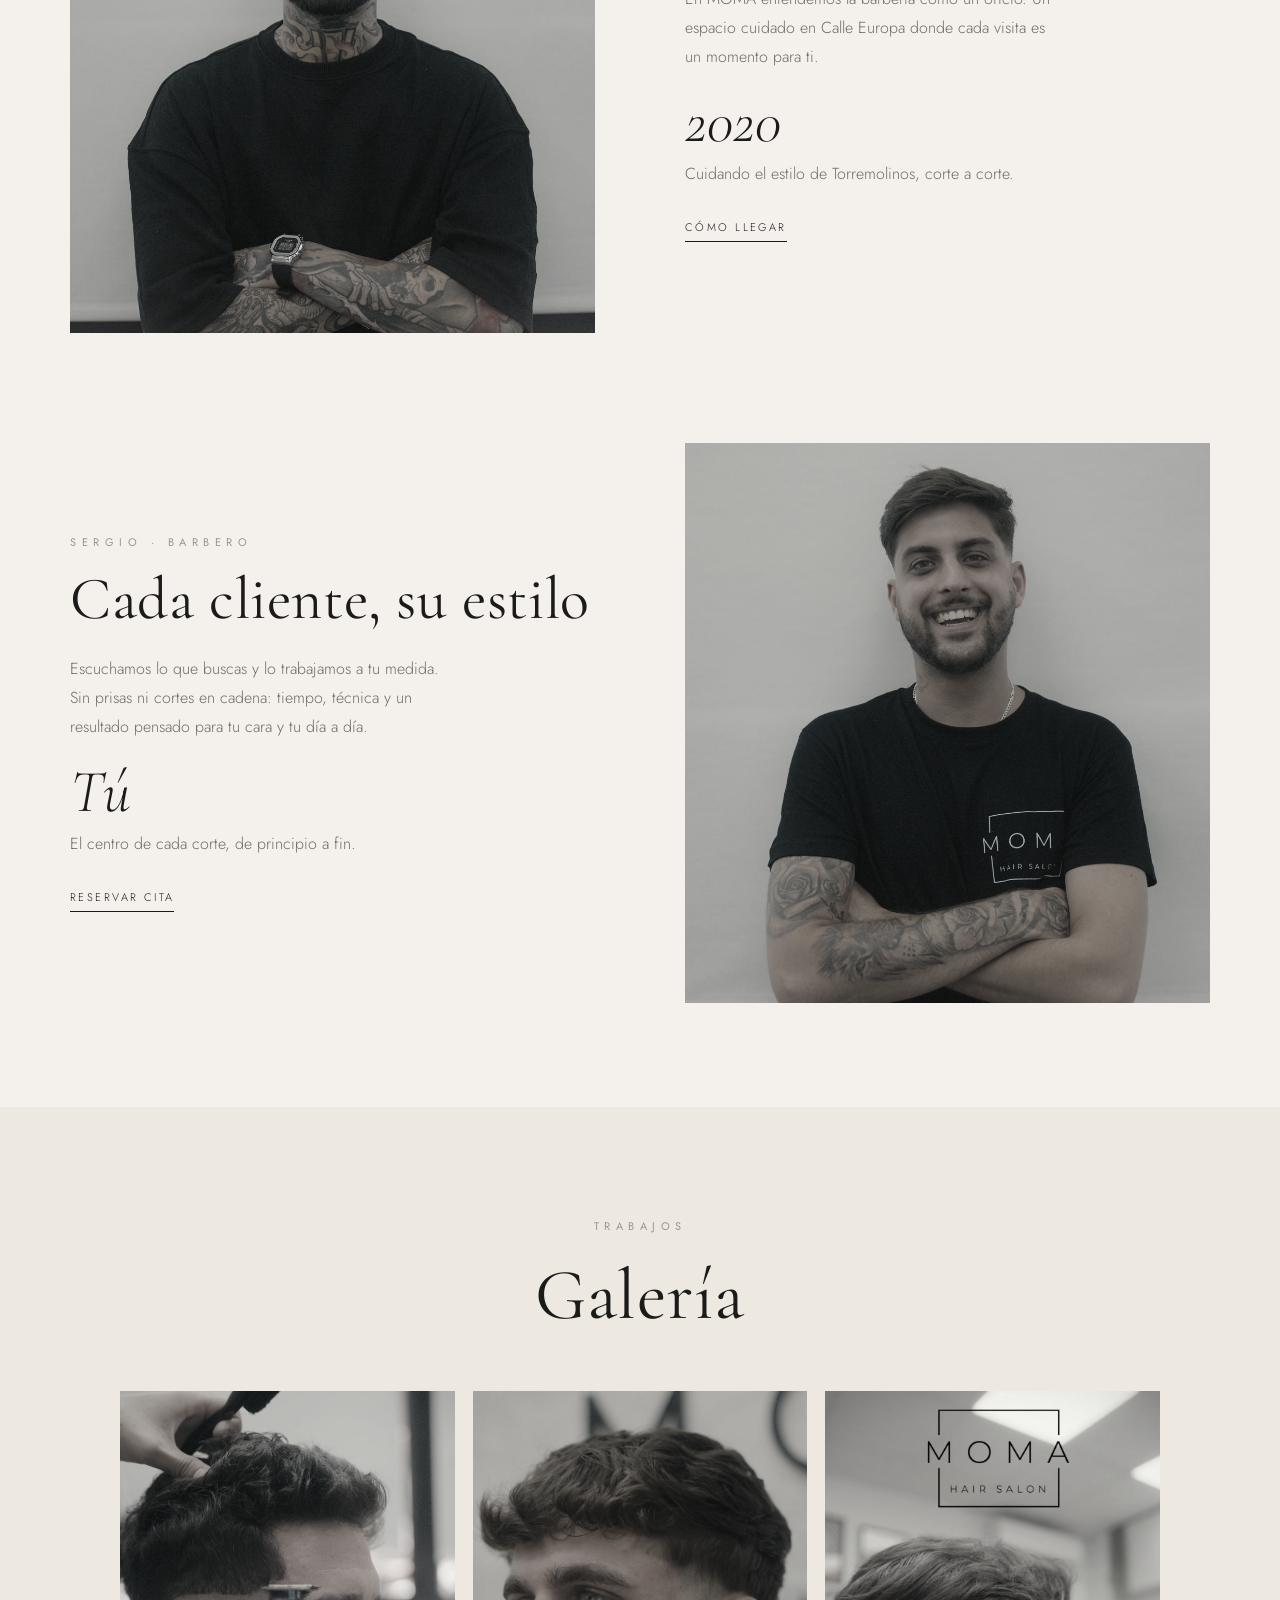
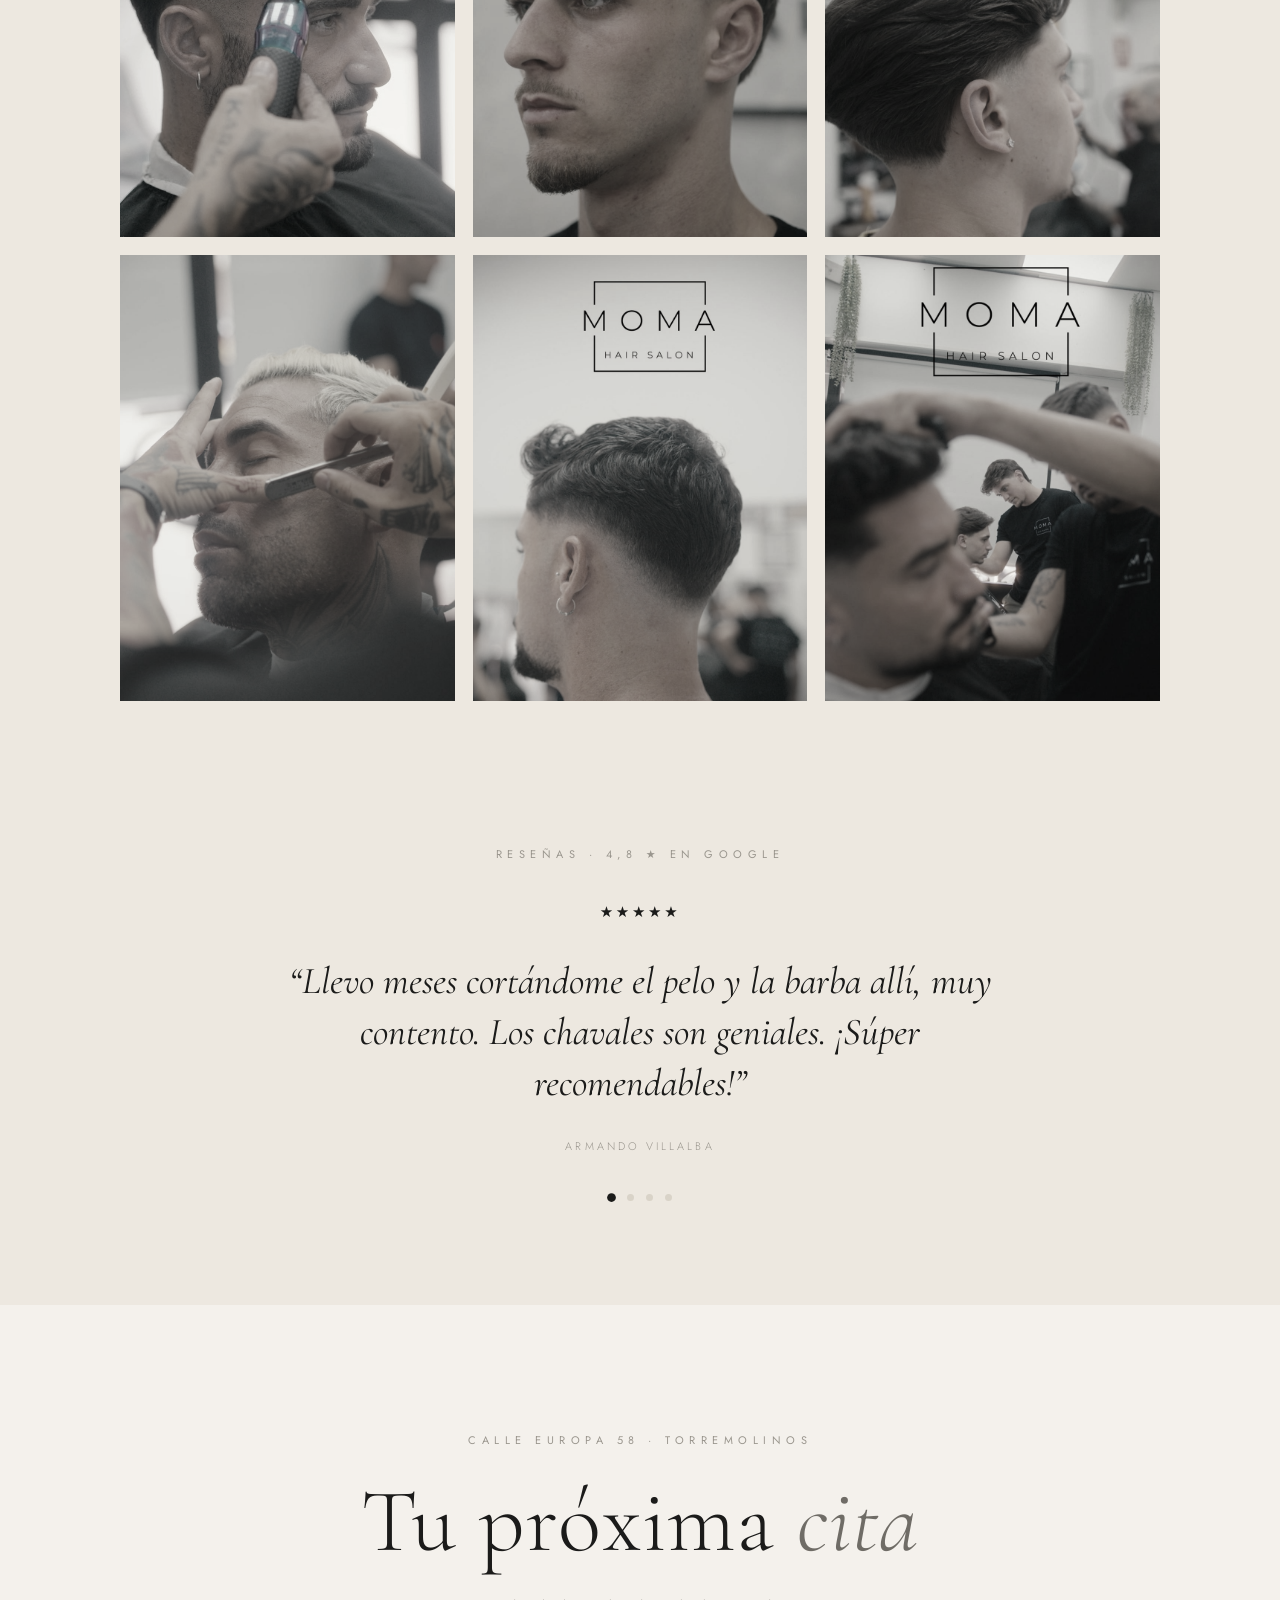
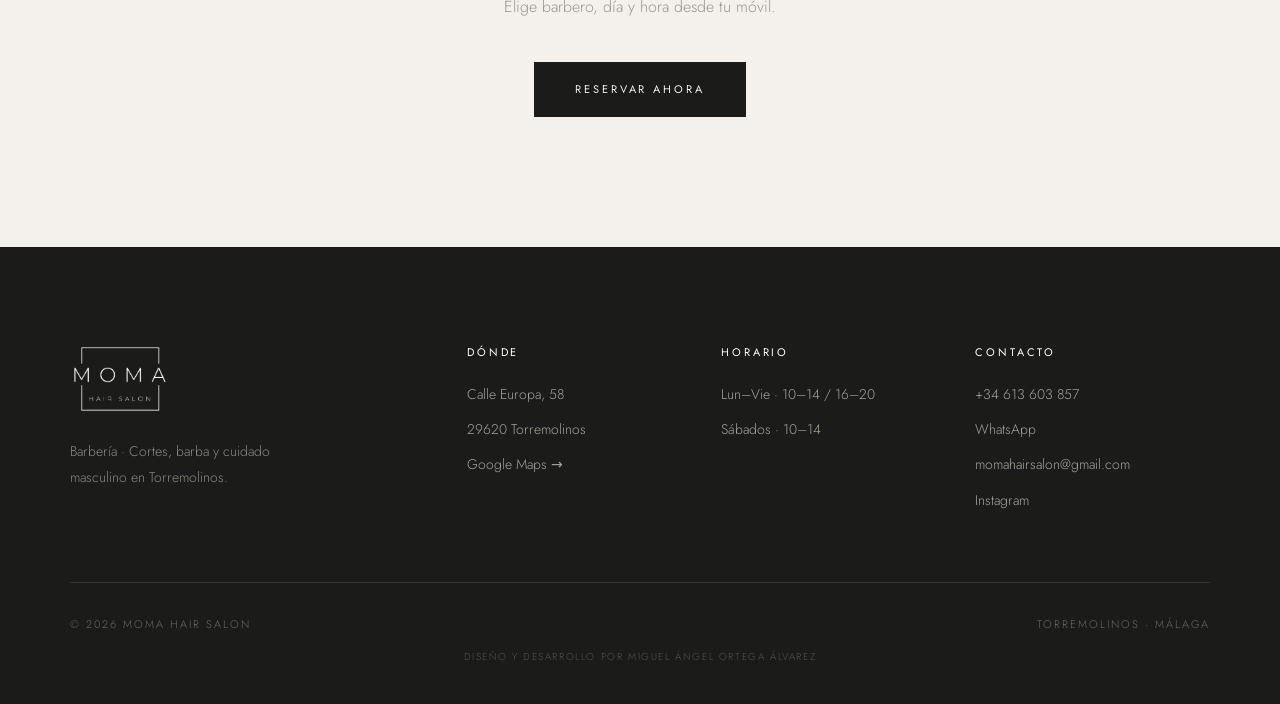
==== commit b8c92cfe: "Integra vídeo vertical en la galería (1 cuadro 3/4, B&N→color+play al hover, autoplay táctil) Vídeo " ====
--- a/index.html
+++ b/index.html
@@ -198,9 +198,10 @@
 /* GALERIA — tiles verticales (lookbook) */
 .gal{display:grid;grid-template-columns:repeat(3,1fr);gap:18px;max-width:1040px;margin:0 auto}
 .gal__item{overflow:hidden}
-.gal__item img{display:block;width:100%;aspect-ratio:3/4;object-fit:cover;object-position:center 25%;
+.gal__item img,.gal__item video{display:block;width:100%;aspect-ratio:3/4;object-fit:cover;object-position:center 25%;
   filter:grayscale(.85);transition:transform .8s var(--ease),filter .6s var(--ease)}
-.gal__item:hover img{transform:scale(1.06);filter:grayscale(0)}
+.gal__item:hover img,.gal__item:hover video{transform:scale(1.06);filter:grayscale(0)}
+.gal__item--video video{object-position:center 30%}
 
 /* PRODUCTOS — rejilla tienda (oculta hasta pulsar 'Productos') */
 #productos{display:none}
@@ -469,11 +470,13 @@
     </div>
   </div>
   <div class="gal">
+    <div class="gal__item gal__item--video reveal reveal--pop">
+      <video muted loop playsinline preload="metadata" poster="img/galeria-video-poster.jpg"><source src="img/galeria-video.mp4" type="video/mp4" /></video>
+    </div>
     <div class="gal__item reveal reveal--pop"><img src="img/g1.jpg" alt="Corte MOMA" /></div>
     <div class="gal__item reveal reveal--pop"><img src="img/g2.jpg" alt="Degradado lateral" /></div>
     <div class="gal__item reveal reveal--pop"><img src="img/g3.jpg" alt="Perfilado de barba" /></div>
     <div class="gal__item reveal reveal--pop"><img src="img/g4.jpg" alt="Degradado lateral" /></div>
-    <div class="gal__item reveal reveal--pop"><img src="img/g5.jpg" alt="Retrato cliente" /></div>
     <div class="gal__item reveal reveal--pop"><img src="img/g6.jpg" alt="Perfilado de barba" /></div>
   </div>
 </section>
@@ -649,5 +652,17 @@
   start();
 })();
 </script>
+<script>
+/* Galería: el vídeo se reproduce al pasar el cursor (y pasa a color); en táctil, en bucle */
+(function(){
+  document.querySelectorAll('.gal__item--video').forEach(function(item){
+    var v = item.querySelector('video');
+    if(!v) return;
+    if(window.matchMedia('(hover:none)').matches){ v.setAttribute('autoplay',''); v.play().catch(function(){}); return; }
+    item.addEventListener('mouseenter', function(){ v.play().catch(function(){}); });
+    item.addEventListener('mouseleave', function(){ v.pause(); });
+  });
+})();
+</script>
 </body>
 </html>
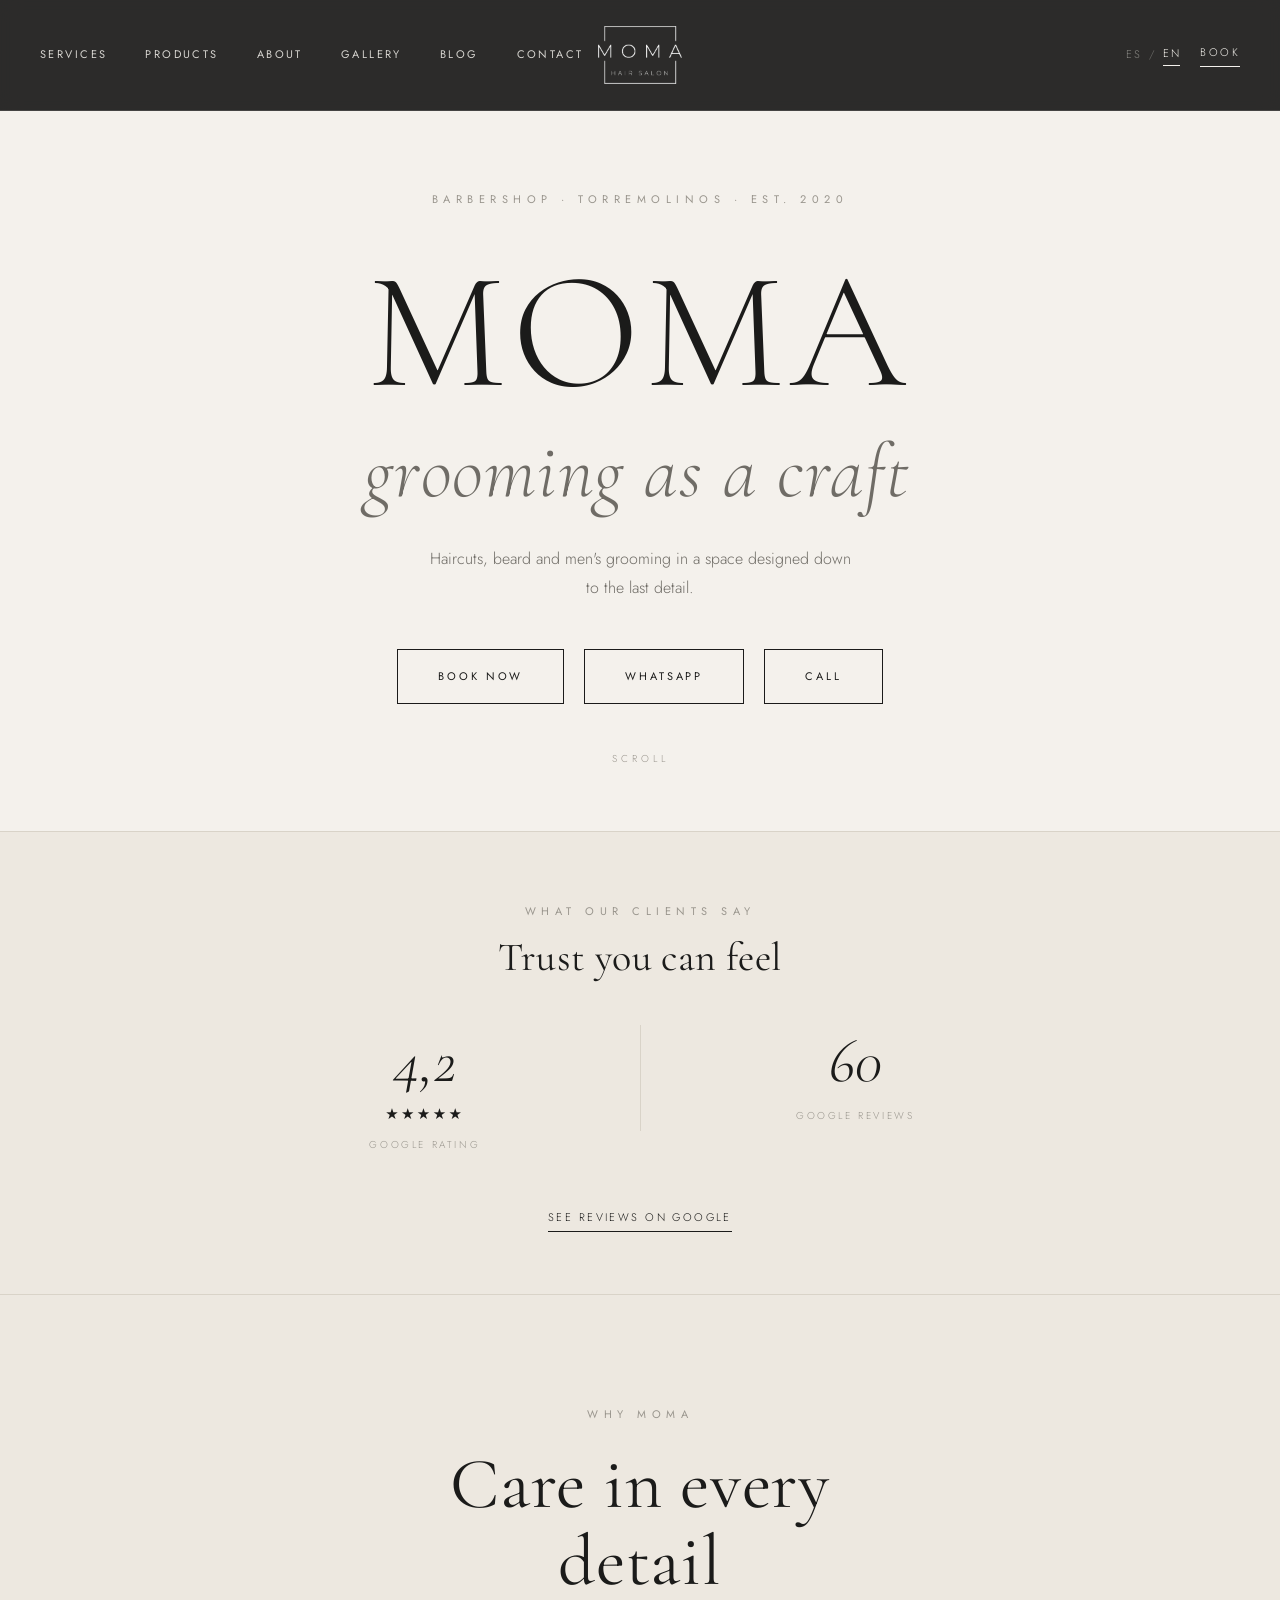
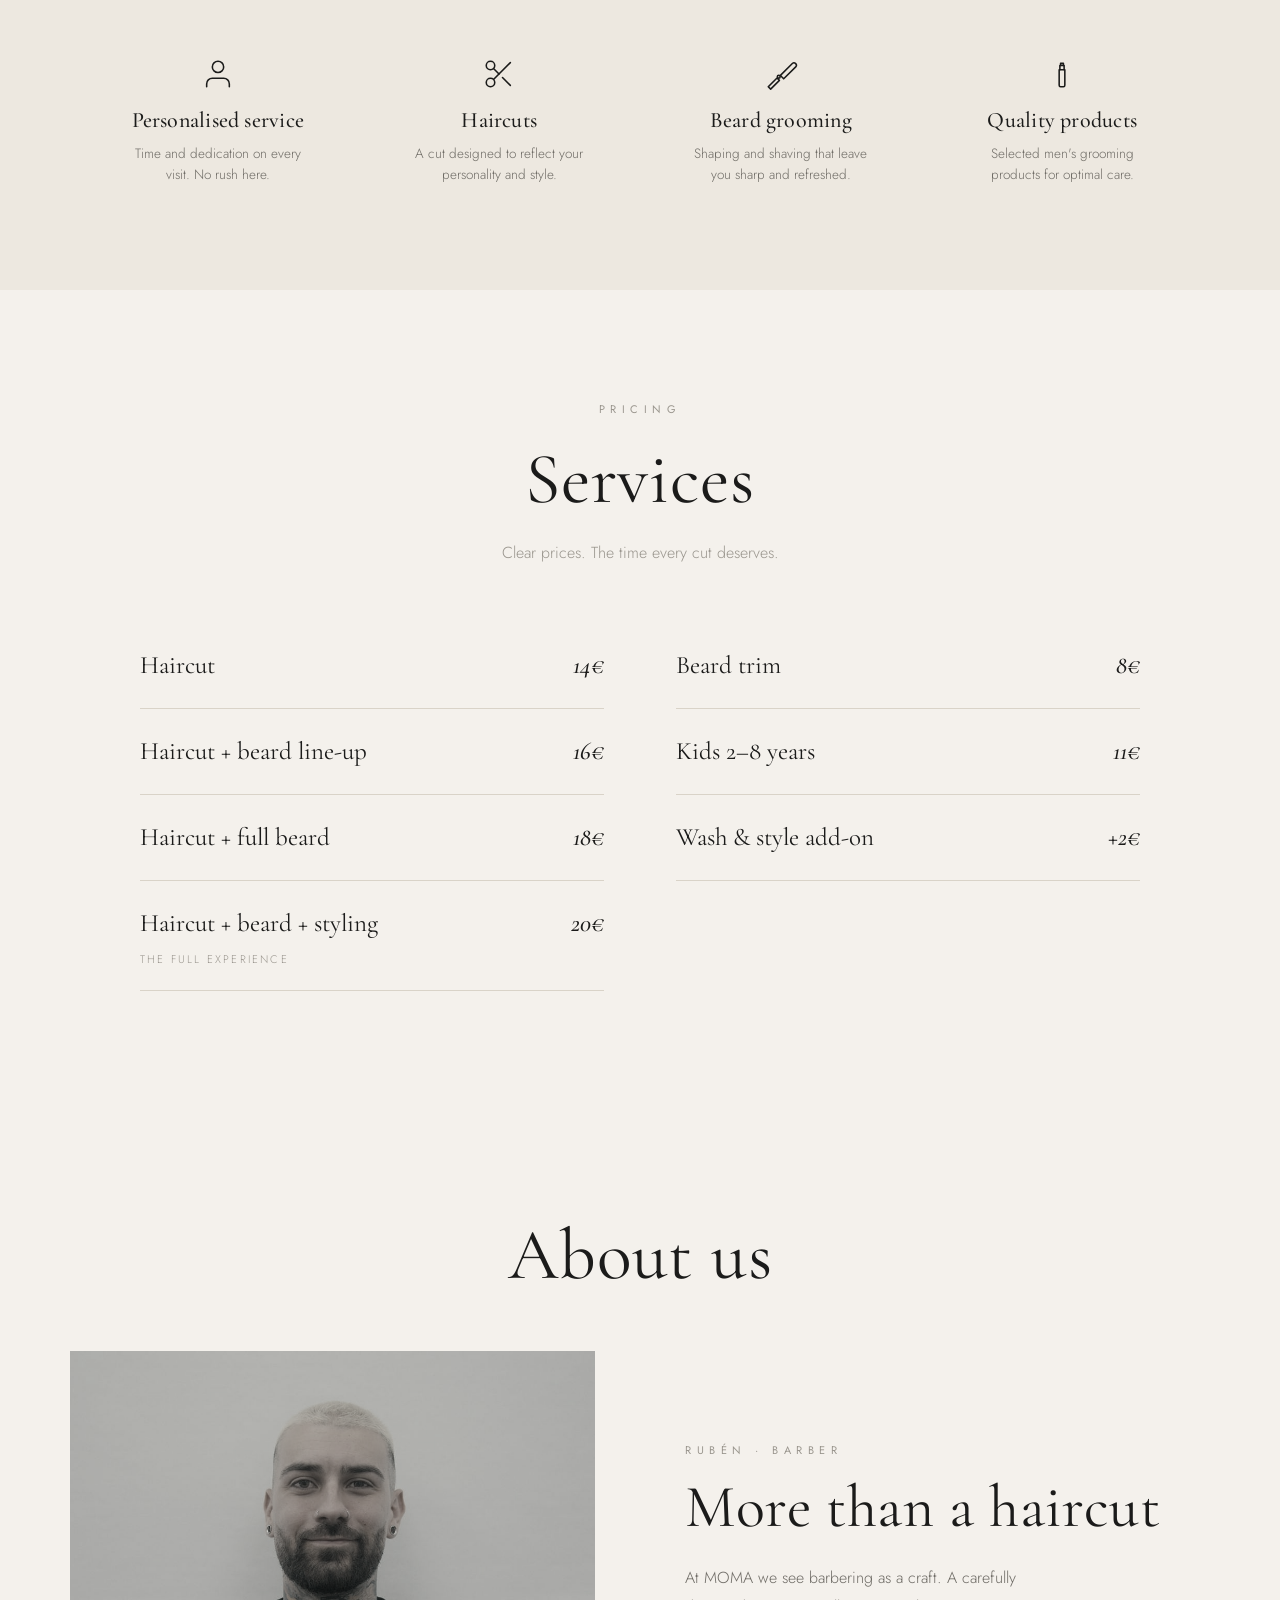
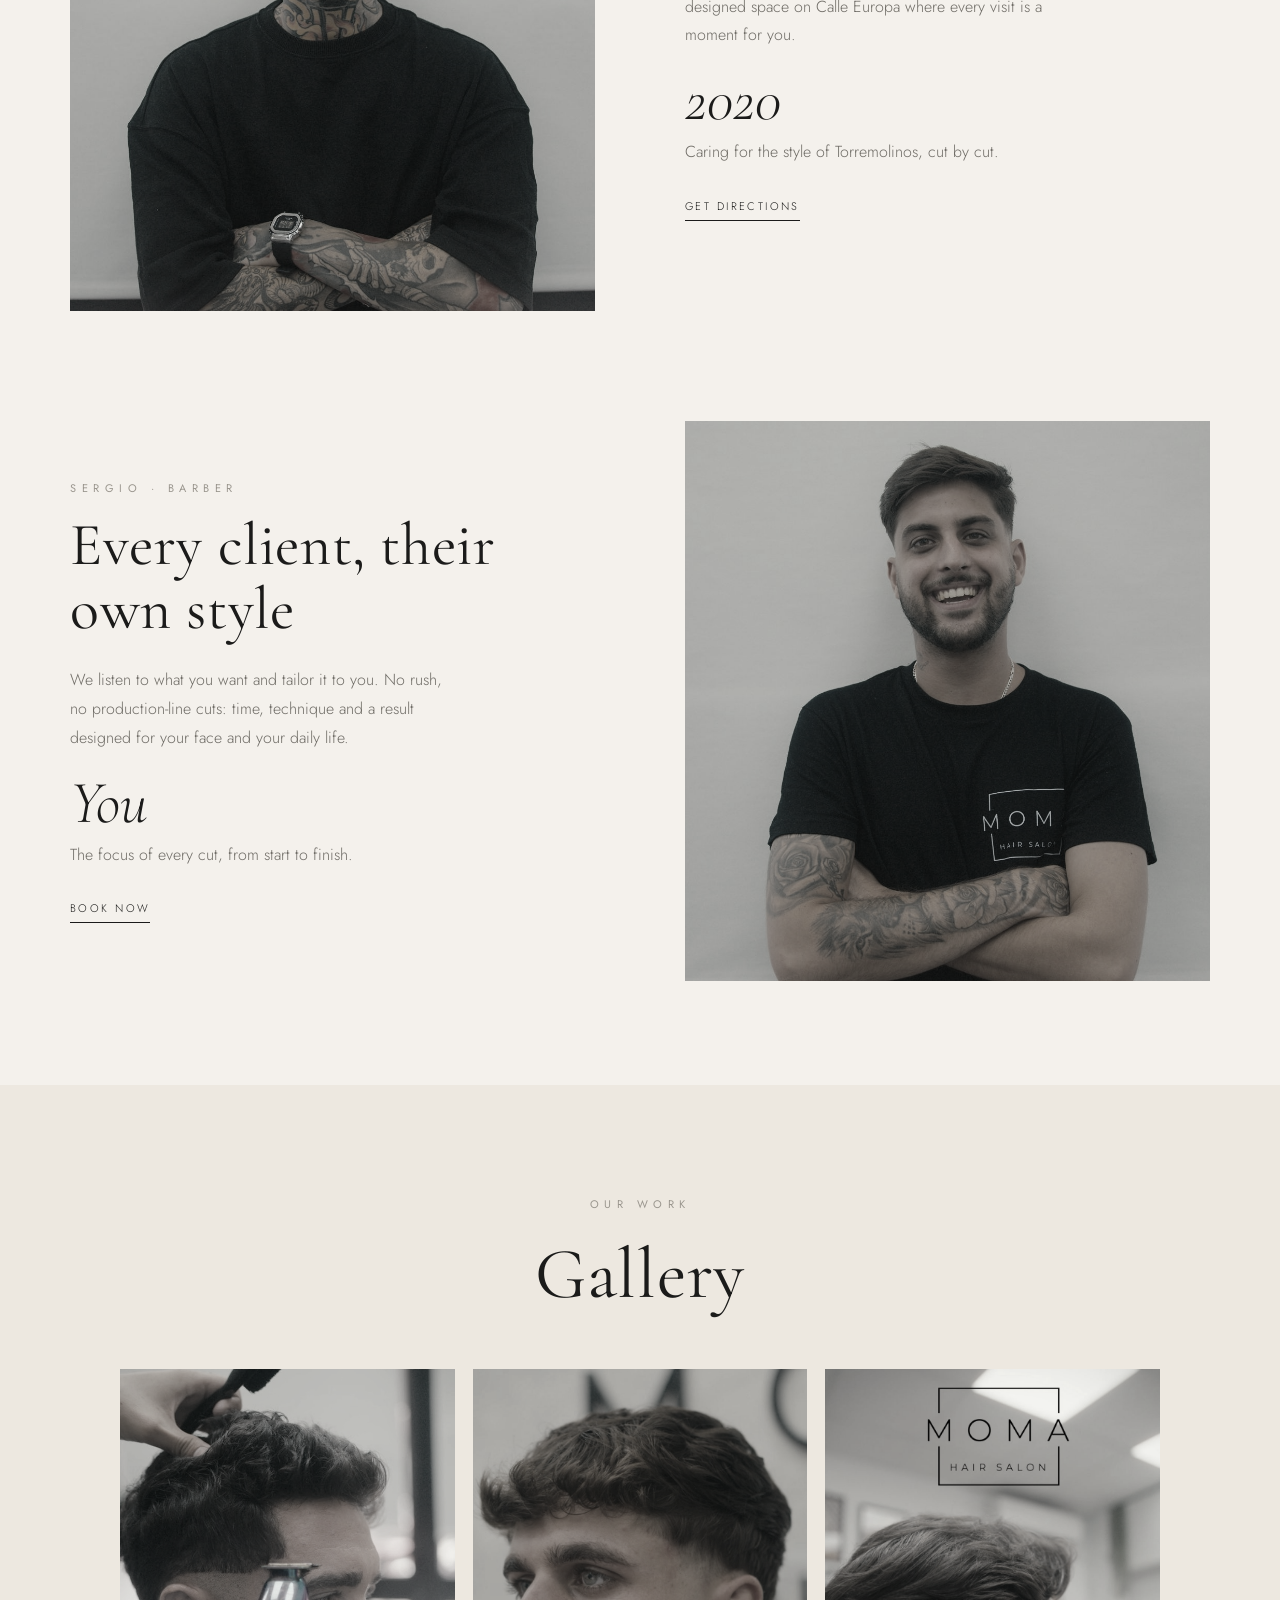
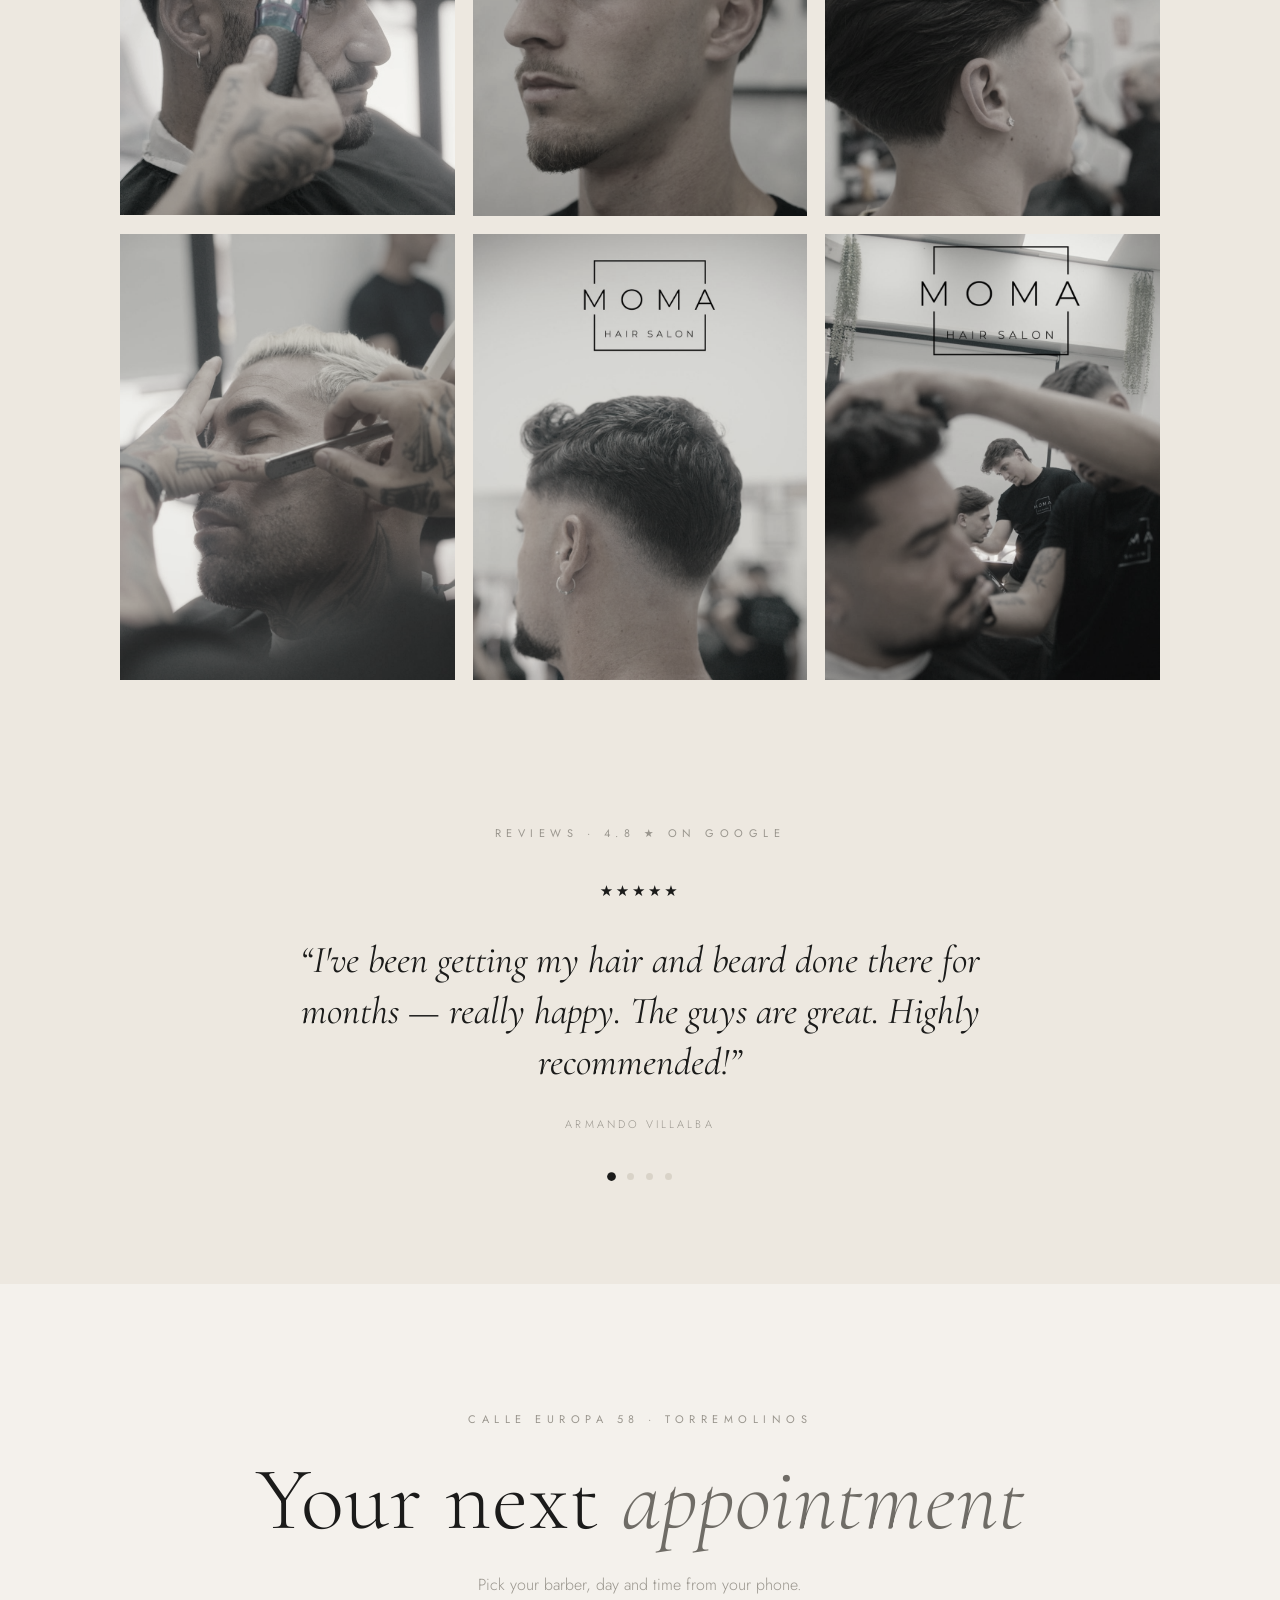
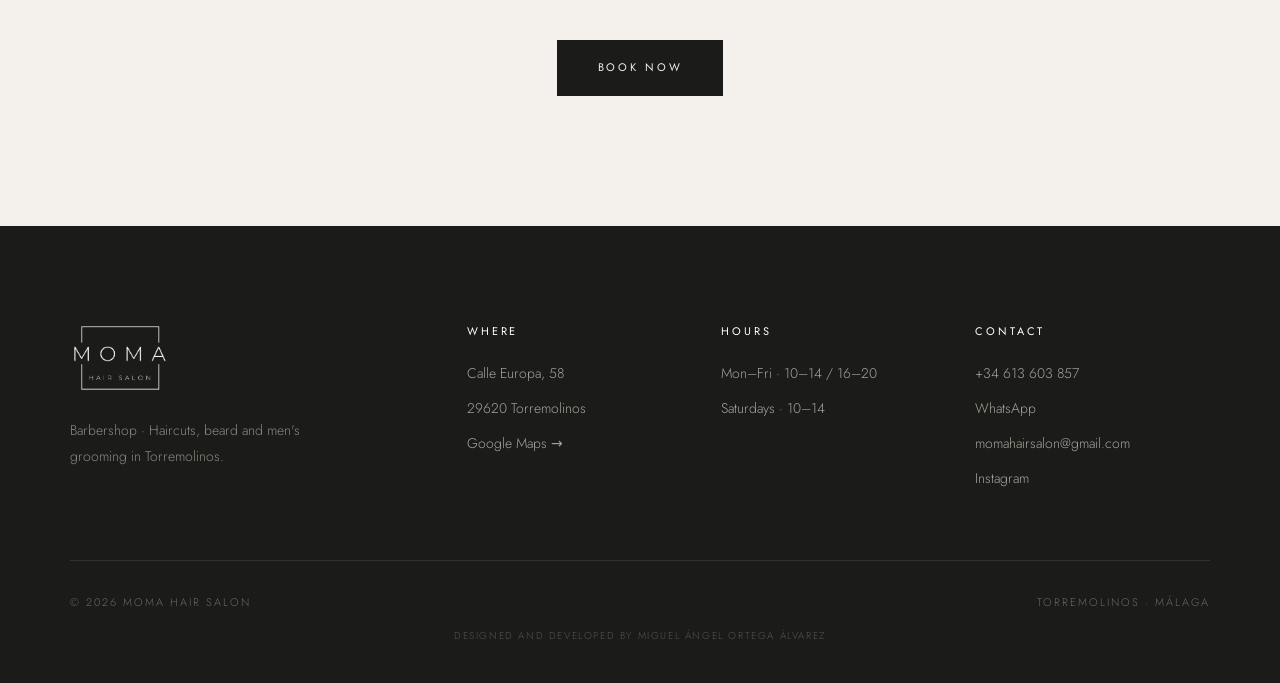
==== commit 964a7cbb: "Añade selector de idioma ES/EN en la home (autodetección + recuerda la elección) Toda la home traduc" ====
--- a/index.html
+++ b/index.html
@@ -59,8 +59,13 @@
 .nav__links a:hover{opacity:1}
 .nav__logo{justify-self:center}
 .nav__logo img{height:66px;filter:invert(1) brightness(2)}
-.nav__cta{justify-self:end}
+.nav__cta{justify-self:end;display:flex;align-items:center;gap:20px}
 .nav__cta .link-u{color:var(--paper);border-bottom-color:var(--paper)}
+.lang-switch{display:flex;align-items:center;gap:7px;font-family:var(--sans);font-size:11px;letter-spacing:.16em}
+.lang-switch button{background:none;border:0;padding:0;color:var(--paper);opacity:.45;cursor:pointer;font:inherit;letter-spacing:inherit;transition:opacity .3s}
+.lang-switch button:hover{opacity:.8}
+.lang-switch button.is-active{opacity:1;border-bottom:1px solid var(--paper);padding-bottom:2px}
+.lang-switch span{color:var(--paper);opacity:.35}
 /* Botón hamburguesa (solo móvil) */
 .nav__burger{display:none;width:28px;height:16px;position:relative;background:none;border:0;padding:0;cursor:pointer;justify-self:start;z-index:60}
 .nav__burger span{position:absolute;left:0;width:100%;height:1.5px;background:var(--paper);transition:transform .4s var(--ease),opacity .3s var(--ease)}
@@ -255,7 +260,7 @@
 
 @media(max-width:880px){
   .nav{padding:14px 22px}
-  .nav__cta{display:none}
+  .nav__cta .link-u{display:none}
   .nav__burger{display:block}
   .nav__logo img{height:56px}
   .nav__links{
@@ -320,77 +325,84 @@
     <span></span><span></span><span></span>
   </button>
   <nav class="nav__links" id="navlinks">
-    <a href="#servicios">Servicios</a>
-    <a href="#productos">Productos</a>
-    <a href="#nosotros">Nosotros</a>
-    <a href="#galeria">Galería</a>
+    <a href="#servicios" data-en="Services">Servicios</a>
+    <a href="#productos" data-en="Products">Productos</a>
+    <a href="#nosotros" data-en="About">Nosotros</a>
+    <a href="#galeria" data-en="Gallery">Galería</a>
     <a href="blog/index.html">Blog</a>
-    <a href="#contacto">Contacto</a>
-    <a href="https://barberiamoma.booksy.com/a" class="nav__links-reservar">Reservar</a>
+    <a href="#contacto" data-en="Contact">Contacto</a>
+    <a href="https://barberiamoma.booksy.com/a" class="nav__links-reservar" data-en="Book">Reservar</a>
   </nav>
   <a href="#" class="nav__logo"><img src="img/logo-moma.png" alt="MOMA Hair Salon" /></a>
-  <div class="nav__cta"><a href="https://barberiamoma.booksy.com/a" class="link-u">Reservar</a></div>
+  <div class="nav__cta">
+    <div class="lang-switch" role="group" aria-label="Idioma / Language">
+      <button type="button" data-lang="es">ES</button>
+      <span aria-hidden="true">/</span>
+      <button type="button" data-lang="en">EN</button>
+    </div>
+    <a href="https://barberiamoma.booksy.com/a" class="link-u" data-en="Book">Reservar</a>
+  </div>
 </header>
 
 <section class="hero">
-  <p class="lbl">Barbería · Torremolinos · Est. 2020</p>
+  <p class="lbl" data-en="Barbershop · Torremolinos · Est. 2020">Barbería · Torremolinos · Est. 2020</p>
   <h1>MOMA<em id="tag" aria-label="el cuidado como oficio"></em></h1>
-  <p class="hero__sub">Cortes, barba y estilo masculino en un espacio pensado al detalle.</p>
+  <p class="hero__sub" data-en="Haircuts, beard and men's grooming in a space designed down to the last detail.">Cortes, barba y estilo masculino en un espacio pensado al detalle.</p>
   <div class="hero__btns">
-    <a href="https://barberiamoma.booksy.com/a" class="btn">Reservar cita</a>
+    <a href="https://barberiamoma.booksy.com/a" class="btn" data-en="Book now">Reservar cita</a>
     <a href="https://wa.me/34613603857?text=Hola%2C%20me%20gustar%C3%ADa%20reservar%20una%20cita%20en%20MOMA" target="_blank" rel="noopener" class="btn">WhatsApp</a>
-    <a href="tel:+34613603857" class="btn">Llamar</a>
-  </div>
-  <div class="hero__scroll">Desliza</div>
+    <a href="tel:+34613603857" class="btn" data-en="Call">Llamar</a>
+  </div>
+  <div class="hero__scroll" data-en="Scroll">Desliza</div>
 </section>
 
 
 <section class="proof reveal" id="resenas">
   <div class="proof__head">
-    <span class="lbl">Lo que dicen nuestros clientes</span>
-    <h2>Confianza que se nota</h2>
+    <span class="lbl" data-en="What our clients say">Lo que dicen nuestros clientes</span>
+    <h2 data-en="Trust you can feel">Confianza que se nota</h2>
   </div>
   <div class="proof__grid">
     <div class="proof__item">
       <span class="proof__num" data-count="4.8" data-decimals="1">4,8</span>
       <div class="proof__stars" aria-label="4,8 de 5 estrellas">★★★★★</div>
-      <span class="proof__lbl">Valoración en Google</span>
+      <span class="proof__lbl" data-en="Google rating">Valoración en Google</span>
     </div>
     <div class="proof__item">
       <span class="proof__num" data-count="68">68</span>
-      <span class="proof__lbl">Reseñas en Google</span>
-    </div>
-  </div>
-  <a href="https://search.google.com/local/reviews?placeid=ChIJs7sia5L7cg0R487xymxbXDs" target="_blank" rel="noopener" class="proof__cta link-u">Ver reseñas en Google</a>
+      <span class="proof__lbl" data-en="Google reviews">Reseñas en Google</span>
+    </div>
+  </div>
+  <a href="https://search.google.com/local/reviews?placeid=ChIJs7sia5L7cg0R487xymxbXDs" target="_blank" rel="noopener" class="proof__cta link-u" data-en="See reviews on Google">Ver reseñas en Google</a>
 </section>
 
 
 <section class="sec sec--alt" id="ventajas">
   <div class="wrap">
     <div class="sec__head">
-      <span class="lbl">Por qué MOMA</span>
-      <h2>Cuidado en cada detalle</h2>
+      <span class="lbl" data-en="Why MOMA">Por qué MOMA</span>
+      <h2 data-en="Care in every detail">Cuidado en cada detalle</h2>
     </div>
     <div class="feats">
       <div class="feat">
         <svg viewBox="0 0 24 24"><path d="M20 21v-2a4 4 0 0 0-4-4H8a4 4 0 0 0-4 4v2"/><circle cx="12" cy="7" r="4"/></svg>
-        <h3>Atención personalizada</h3>
-        <p>Tiempo y dedicación en cada visita. Aquí no hay prisas.</p>
+        <h3 data-en="Personalised service">Atención personalizada</h3>
+        <p data-en="Time and dedication on every visit. No rush here.">Tiempo y dedicación en cada visita. Aquí no hay prisas.</p>
       </div>
       <div class="feat">
         <svg viewBox="0 0 24 24"><circle cx="6" cy="6" r="3"/><circle cx="6" cy="18" r="3"/><line x1="20" y1="4" x2="8.12" y2="15.88"/><line x1="14.47" y1="14.48" x2="20" y2="20"/><line x1="8.12" y1="8.12" x2="12" y2="12"/></svg>
-        <h3>Cortes de pelo</h3>
-        <p>Tu corte, pensado para reflejar tu personalidad y tu estilo.</p>
+        <h3 data-en="Haircuts">Cortes de pelo</h3>
+        <p data-en="A cut designed to reflect your personality and style.">Tu corte, pensado para reflejar tu personalidad y tu estilo.</p>
       </div>
       <div class="feat">
         <svg viewBox="0 0 24 24"><path d="M3 21 L9.2 14.8 l1.7 1.7 L4.7 22.7 Z"/><circle cx="10.4" cy="13.9" r="1"/><path d="M11.6 13 L20 4.6 a1.7 1.7 0 0 1 2.4 2.4 L13.9 15.4 Z"/></svg>
-        <h3>Arreglos de barba</h3>
-        <p>Perfilado y afeitado que te dejan renovado y pulido.</p>
+        <h3 data-en="Beard grooming">Arreglos de barba</h3>
+        <p data-en="Shaping and shaving that leave you sharp and refreshed.">Perfilado y afeitado que te dejan renovado y pulido.</p>
       </div>
       <div class="feat">
         <svg viewBox="0 0 24 24"><path d="M10 9h4v11a1 1 0 0 1-1 1h-2a1 1 0 0 1-1-1z"/><path d="M10.5 9V6h3v3"/><path d="M11 6V4.5h2V6"/></svg>
-        <h3>Productos de calidad</h3>
-        <p>Cosmética masculina seleccionada para un cuidado óptimo.</p>
+        <h3 data-en="Quality products">Productos de calidad</h3>
+        <p data-en="Selected men's grooming products for optimal care.">Cosmética masculina seleccionada para un cuidado óptimo.</p>
       </div>
     </div>
   </div>
@@ -399,18 +411,18 @@
 <section class="sec" id="servicios">
   <div class="wrap">
     <div class="sec__head">
-      <span class="lbl">Tarifa</span>
-      <h2>Servicios</h2>
-      <p>Precios claros. El tiempo que merece cada corte.</p>
+      <span class="lbl" data-en="Pricing">Tarifa</span>
+      <h2 data-en="Services">Servicios</h2>
+      <p data-en="Clear prices. The time every cut deserves.">Precios claros. El tiempo que merece cada corte.</p>
     </div>
     <div class="price">
-      <div class="price__row reveal"><div><div class="price__name">Corte de pelo</div></div><span class="price__val">14€</span></div>
-      <div class="price__row reveal"><div><div class="price__name">Corte + perfilado de barba</div></div><span class="price__val">16€</span></div>
-      <div class="price__row reveal"><div><div class="price__name">Corte + barba completa</div></div><span class="price__val">18€</span></div>
-      <div class="price__row reveal"><div><div class="price__name">Corte + barba + peinado</div><div class="price__desc">Experiencia completa</div></div><span class="price__val">20€</span></div>
-      <div class="price__row reveal"><div><div class="price__name">Recorte de barba</div></div><span class="price__val">8€</span></div>
-      <div class="price__row reveal"><div><div class="price__name">Niños 2–8 años</div></div><span class="price__val">11€</span></div>
-      <div class="price__row reveal"><div><div class="price__name">Suplemento lavado y peinado</div></div><span class="price__val">+2€</span></div>
+      <div class="price__row reveal"><div><div class="price__name" data-en="Haircut">Corte de pelo</div></div><span class="price__val">14€</span></div>
+      <div class="price__row reveal"><div><div class="price__name" data-en="Haircut + beard line-up">Corte + perfilado de barba</div></div><span class="price__val">16€</span></div>
+      <div class="price__row reveal"><div><div class="price__name" data-en="Haircut + full beard">Corte + barba completa</div></div><span class="price__val">18€</span></div>
+      <div class="price__row reveal"><div><div class="price__name" data-en="Haircut + beard + styling">Corte + barba + peinado</div><div class="price__desc" data-en="The full experience">Experiencia completa</div></div><span class="price__val">20€</span></div>
+      <div class="price__row reveal"><div><div class="price__name" data-en="Beard trim">Recorte de barba</div></div><span class="price__val">8€</span></div>
+      <div class="price__row reveal"><div><div class="price__name" data-en="Kids 2–8 years">Niños 2–8 años</div></div><span class="price__val">11€</span></div>
+      <div class="price__row reveal"><div><div class="price__name" data-en="Wash &amp; style add-on">Suplemento lavado y peinado</div></div><span class="price__val">+2€</span></div>
     </div>
   </div>
 </section>
@@ -418,13 +430,13 @@
 <section class="sec sec--alt" id="productos">
   <div class="wrap">
     <div class="sec__head">
-      <span class="lbl">Tienda</span>
-      <h2>Productos</h2>
+      <span class="lbl" data-en="Shop">Tienda</span>
+      <h2 data-en="Products">Productos</h2>
     </div>
     <div class="soon reveal">
-      <p class="soon__tag">Llévate el ritual a casa</p>
-      <p class="soon__txt">Ceras, after shave, agua de mar, herramientas y más para mantener entre cita y cita el resultado de la barbería. Consulta toda la selección en nuestro catálogo.</p>
-      <a href="https://wa.me/c/34613603857" target="_blank" rel="noopener" class="btn" style="margin-top:34px">Ver catálogo</a>
+      <p class="soon__tag" data-en="Take the ritual home">Llévate el ritual a casa</p>
+      <p class="soon__txt" data-en="Waxes, aftershave, sea salt spray, tools and more to keep your barbershop look between visits. See the full selection in our catalogue.">Ceras, after shave, agua de mar, herramientas y más para mantener entre cita y cita el resultado de la barbería. Consulta toda la selección en nuestro catálogo.</p>
+      <a href="https://wa.me/c/34613603857" target="_blank" rel="noopener" class="btn" style="margin-top:34px" data-en="View catalogue">Ver catálogo</a>
     </div>
   </div>
 </section>
@@ -432,32 +444,32 @@
 <section class="sec" id="nosotros">
   <div class="wrap">
     <div class="sec__head">
-      <h2>Conócenos</h2>
+      <h2 data-en="About us">Conócenos</h2>
     </div>
   </div>
   <div class="wrap about">
     <div class="about__head reveal reveal--right">
-      <span class="lbl">Rubén · Barbero</span>
-      <h2>Más que un corte</h2>
+      <span class="lbl" data-en="Rubén · Barber">Rubén · Barbero</span>
+      <h2 data-en="More than a haircut">Más que un corte</h2>
     </div>
     <div class="about__media reveal reveal--left"><img src="img/moma-about.jpg" alt="Rubén, barbero de MOMA" /></div>
     <div class="about__body reveal reveal--right" data-d="1">
-      <p>En MOMA entendemos la barbería como un oficio. Un espacio cuidado en Calle Europa donde cada visita es un momento para ti.</p>
-      <p style="margin-top:20px"><span class="num">2020</span>Cuidando el estilo de Torremolinos, corte a corte.</p>
-      <a href="#contacto" class="link-u" style="display:inline-block;margin-top:30px">Cómo llegar</a>
+      <p data-en="At MOMA we see barbering as a craft. A carefully designed space on Calle Europa where every visit is a moment for you.">En MOMA entendemos la barbería como un oficio. Un espacio cuidado en Calle Europa donde cada visita es un momento para ti.</p>
+      <p style="margin-top:20px" data-en='<span class="num">2020</span>Caring for the style of Torremolinos, cut by cut.'><span class="num">2020</span>Cuidando el estilo de Torremolinos, corte a corte.</p>
+      <a href="#contacto" class="link-u" style="display:inline-block;margin-top:30px" data-en="Get directions">Cómo llegar</a>
     </div>
   </div>
 
   <div class="wrap about about--rev" style="margin-top:110px">
     <div class="about__head reveal reveal--left">
-      <span class="lbl">Sergio · Barbero</span>
-      <h2>Cada cliente, su estilo</h2>
+      <span class="lbl" data-en="Sergio · Barber">Sergio · Barbero</span>
+      <h2 data-en="Every client, their own style">Cada cliente, su estilo</h2>
     </div>
     <div class="about__media reveal reveal--right"><img src="img/moma-feature.jpg" alt="Sergio, barbero de MOMA" /></div>
     <div class="about__body reveal reveal--left" data-d="1">
-      <p>Escuchamos lo que buscas y lo trabajamos a tu medida. Sin prisas ni cortes en cadena: tiempo, técnica y un resultado pensado para tu cara y tu día a día.</p>
-      <p style="margin-top:20px"><span class="num">Tú</span>El centro de cada corte, de principio a fin.</p>
-      <a href="https://barberiamoma.booksy.com/a" class="link-u" style="display:inline-block;margin-top:30px">Reservar cita</a>
+      <p data-en="We listen to what you want and tailor it to you. No rush, no production-line cuts: time, technique and a result designed for your face and your daily life.">Escuchamos lo que buscas y lo trabajamos a tu medida. Sin prisas ni cortes en cadena: tiempo, técnica y un resultado pensado para tu cara y tu día a día.</p>
+      <p style="margin-top:20px" data-en='<span class="num">You</span>The focus of every cut, from start to finish.'><span class="num">Tú</span>El centro de cada corte, de principio a fin.</p>
+      <a href="https://barberiamoma.booksy.com/a" class="link-u" style="display:inline-block;margin-top:30px" data-en="Book now">Reservar cita</a>
     </div>
   </div>
 </section>
@@ -465,8 +477,8 @@
 <section class="sec sec--alt" id="galeria" style="padding-bottom:40px">
   <div class="wrap">
     <div class="sec__head">
-      <span class="lbl">Trabajos</span>
-      <h2>Galería</h2>
+      <span class="lbl" data-en="Our work">Trabajos</span>
+      <h2 data-en="Gallery">Galería</h2>
     </div>
   </div>
   <div class="gal">
@@ -482,13 +494,13 @@
 </section>
 
 <section class="sec sec--alt testi2" id="testimonios">
-  <span class="lbl">Reseñas · 4,8 ★ en Google</span>
+  <span class="lbl" data-en="Reviews · 4.8 ★ on Google">Reseñas · 4,8 ★ en Google</span>
   <div class="testi2__stars" aria-label="4,8 de 5 estrellas">★★★★★</div>
   <div class="testi2__stage">
-    <div class="testi2__item is-active"><blockquote>“Llevo meses cortándome el pelo y la barba allí, muy contento. Los chavales son geniales. ¡Súper recomendables!”</blockquote><cite>Armando Villalba</cite></div>
-    <div class="testi2__item"><blockquote>“Servicio excelente y profesional, sin duda la mejor peluquería. 10/10.”</blockquote><cite>Pablo Prieto</cite></div>
-    <div class="testi2__item"><blockquote>“Muy profesional y puntual. Vivo en Fuengirola y voy a Torremolinos a pelarme, con eso lo digo todo.”</blockquote><cite>Lázaro Quintana</cite></div>
-    <div class="testi2__item"><blockquote>“He encontrado el mejor barbero y la barbería perfecta. Mi barbero es Sergio, un crack.”</blockquote><cite>Ash C.</cite></div>
+    <div class="testi2__item is-active"><blockquote data-en="“I've been getting my hair and beard done there for months — really happy. The guys are great. Highly recommended!”">“Llevo meses cortándome el pelo y la barba allí, muy contento. Los chavales son geniales. ¡Súper recomendables!”</blockquote><cite>Armando Villalba</cite></div>
+    <div class="testi2__item"><blockquote data-en="“Excellent, professional service — by far the best barbershop. 10/10.”">“Servicio excelente y profesional, sin duda la mejor peluquería. 10/10.”</blockquote><cite>Pablo Prieto</cite></div>
+    <div class="testi2__item"><blockquote data-en="“Very professional and punctual. I live in Fuengirola and travel to Torremolinos for my haircut — that says it all.”">“Muy profesional y puntual. Vivo en Fuengirola y voy a Torremolinos a pelarme, con eso lo digo todo.”</blockquote><cite>Lázaro Quintana</cite></div>
+    <div class="testi2__item"><blockquote data-en="“I've found the best barber and the perfect barbershop. My barber is Sergio, an absolute pro.”">“He encontrado el mejor barbero y la barbería perfecta. Mi barbero es Sergio, un crack.”</blockquote><cite>Ash C.</cite></div>
   </div>
   <div class="testi2__dots">
     <button class="is-active" aria-label="Reseña 1"></button>
@@ -501,9 +513,9 @@
 <section class="cta">
   <div class="wrap">
     <span class="lbl">Calle Europa 58 · Torremolinos</span>
-    <h2 style="margin-top:20px">Tu próxima <em>cita</em></h2>
-    <p>Elige barbero, día y hora desde tu móvil.</p>
-    <a href="https://barberiamoma.booksy.com/a" class="btn btn--ink">Reservar ahora</a>
+    <h2 style="margin-top:20px" data-en="Your next &lt;em&gt;appointment&lt;/em&gt;">Tu próxima <em>cita</em></h2>
+    <p data-en="Pick your barber, day and time from your phone.">Elige barbero, día y hora desde tu móvil.</p>
+    <a href="https://barberiamoma.booksy.com/a" class="btn btn--ink" data-en="Book now">Reservar ahora</a>
   </div>
 </section>
 
@@ -512,21 +524,21 @@
     <div class="foot__top">
       <div class="foot__brand">
         <img class="foot__logo" src="img/logo-moma.png" alt="MOMA Hair Salon" />
-        <p>Barbería · Cortes, barba y cuidado masculino en Torremolinos.</p>
+        <p data-en="Barbershop · Haircuts, beard and men's grooming in Torremolinos.">Barbería · Cortes, barba y cuidado masculino en Torremolinos.</p>
       </div>
       <div class="foot__col">
-        <h4>Dónde</h4>
+        <h4 data-en="Where">Dónde</h4>
         <p>Calle Europa, 58</p>
         <p>29620 Torremolinos</p>
         <a href="https://www.google.com/maps/search/?api=1&query=MOMA%20Hair%20Salon%20Torremolinos&query_place_id=ChIJs7sia5L7cg0R487xymxbXDs" target="_blank" rel="noopener">Google Maps →</a>
       </div>
       <div class="foot__col">
-        <h4>Horario</h4>
-        <p>Lun–Vie · 10–14 / 16–20</p>
-        <p>Sábados · 10–14</p>
+        <h4 data-en="Hours">Horario</h4>
+        <p data-en="Mon–Fri · 10–14 / 16–20">Lun–Vie · 10–14 / 16–20</p>
+        <p data-en="Saturdays · 10–14">Sábados · 10–14</p>
       </div>
       <div class="foot__col">
-        <h4>Contacto</h4>
+        <h4 data-en="Contact">Contacto</h4>
         <a href="tel:+34613603857">+34 613 603 857</a>
         <a href="https://wa.me/34613603857?text=Hola%2C%20me%20gustar%C3%ADa%20reservar%20una%20cita%20en%20MOMA" target="_blank" rel="noopener">WhatsApp</a>
         <a href="mailto:momahairsalon@gmail.com">momahairsalon@gmail.com</a>
@@ -537,15 +549,48 @@
       <span>© 2026 MOMA Hair Salon</span>
       <span>Torremolinos · Málaga</span>
     </div>
-    <div class="foot__credit">Diseño y desarrollo por Miguel Ángel Ortega Álvarez</div>
+    <div class="foot__credit" data-en="Designed and developed by Miguel Ángel Ortega Álvarez">Diseño y desarrollo por Miguel Ángel Ortega Álvarez</div>
   </div>
 </footer>
 
 <script>
+/* ===== Selector de idioma ES / EN ===== */
+(function(){
+  var TAG = { es: 'el cuidado como oficio', en: 'grooming as a craft' };
+  window.MOMA_TAG = TAG;
+  function apply(lang){
+    document.documentElement.lang = lang;
+    document.querySelectorAll('[data-en]').forEach(function(el){
+      if(el.getAttribute('data-es') === null){ el.setAttribute('data-es', el.innerHTML); }
+      el.innerHTML = (lang === 'en') ? el.getAttribute('data-en') : el.getAttribute('data-es');
+    });
+    document.querySelectorAll('.lang-switch button').forEach(function(b){
+      b.classList.toggle('is-active', b.getAttribute('data-lang') === lang);
+    });
+    var tag = document.getElementById('tag');
+    if(tag){
+      tag.setAttribute('aria-label', TAG[lang]);
+      if(tag.classList.contains('done')){ tag.textContent = TAG[lang]; } /* si ya terminó de escribirse, cambia el texto */
+    }
+    try{ localStorage.setItem('moma-lang', lang); }catch(e){}
+    window.MOMA_LANG = lang;
+  }
+  window.MOMA_apply = apply;
+  var saved = null;
+  try{ saved = localStorage.getItem('moma-lang'); }catch(e){}
+  var initial = saved || ((navigator.language || 'es').slice(0,2).toLowerCase() === 'en' ? 'en' : 'es');
+  apply(initial);
+  document.addEventListener('click', function(e){
+    var b = (e.target && e.target.closest) ? e.target.closest('.lang-switch button') : null;
+    if(b){ apply(b.getAttribute('data-lang')); }
+  });
+})();
+
+/* ===== Hero: efecto máquina de escribir (en el idioma activo) ===== */
 (function(){
   var el = document.getElementById('tag');
   if(!el) return;
-  var txt = 'el cuidado como oficio';
+  var txt = (window.MOMA_TAG && window.MOMA_TAG[window.MOMA_LANG]) || 'el cuidado como oficio';
   if (window.matchMedia && window.matchMedia('(prefers-reduced-motion: reduce)').matches){
     el.textContent = txt; el.classList.add('done'); return;
   }
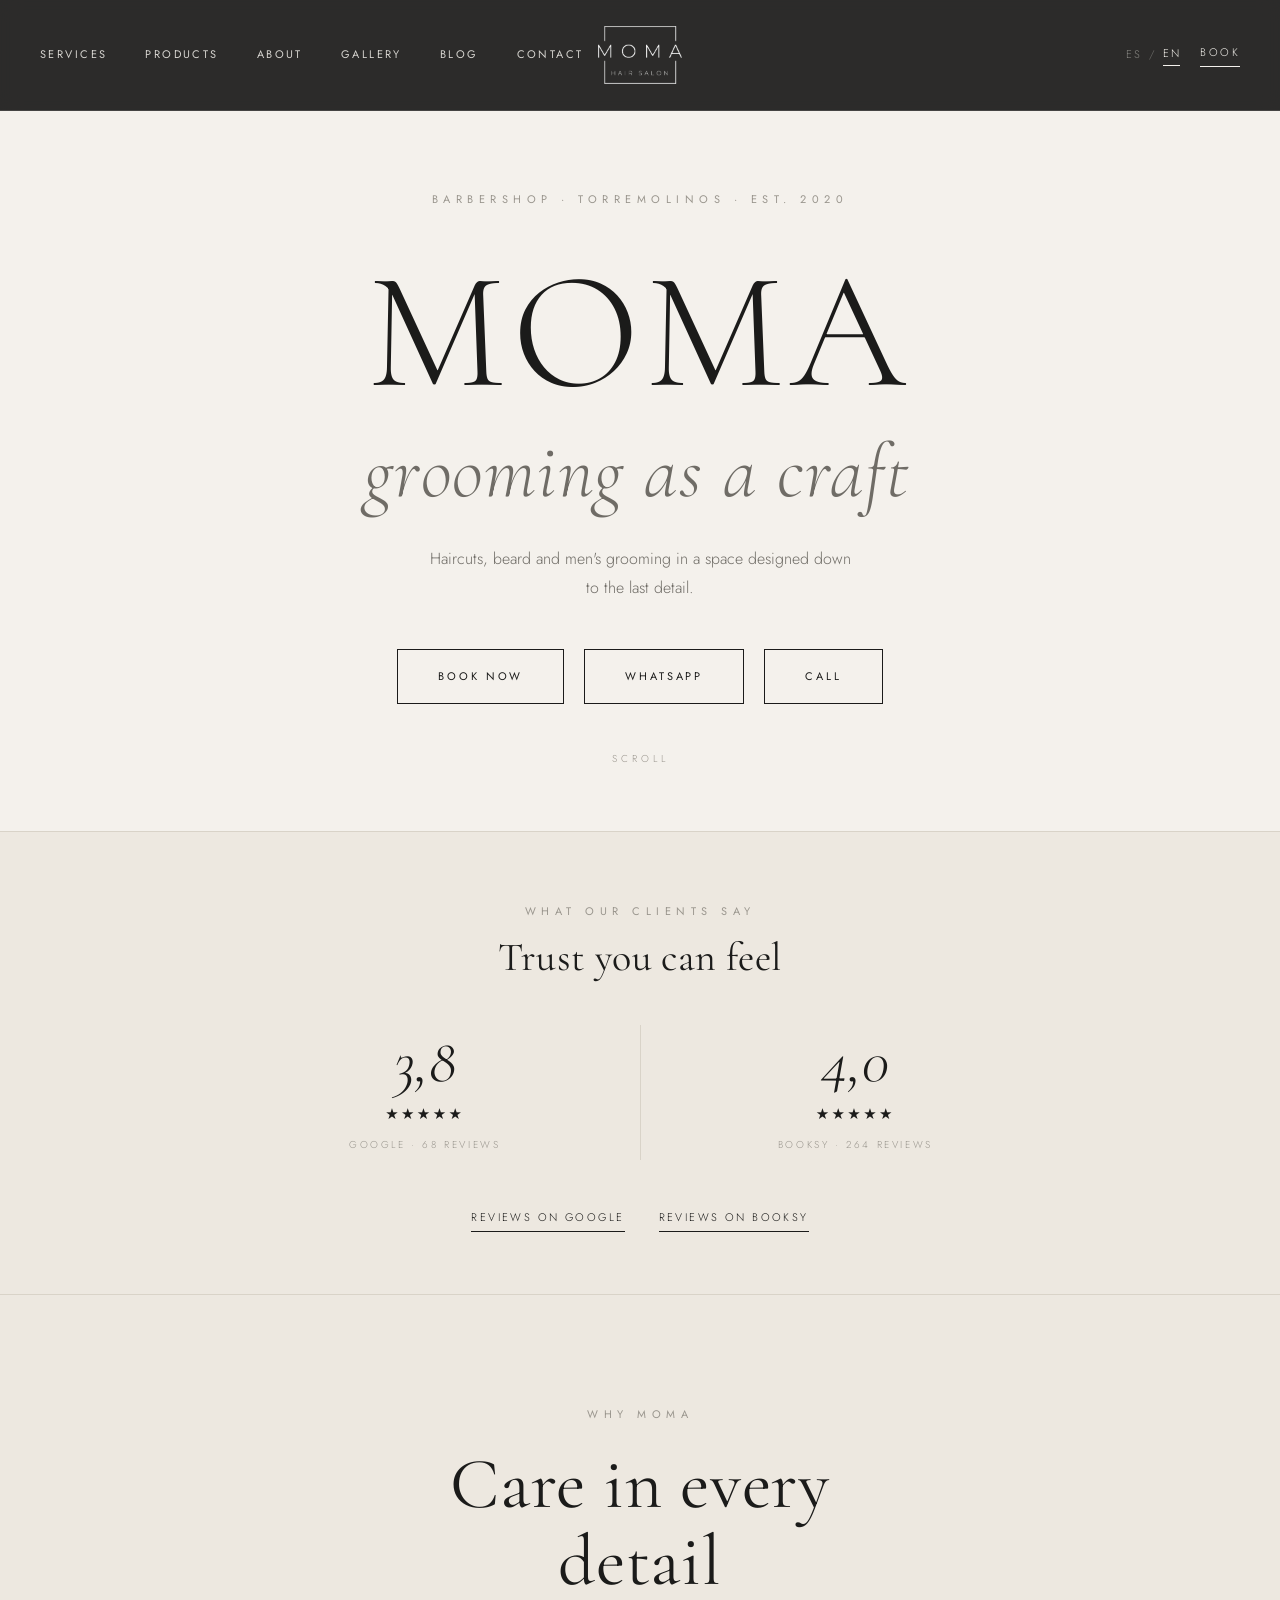
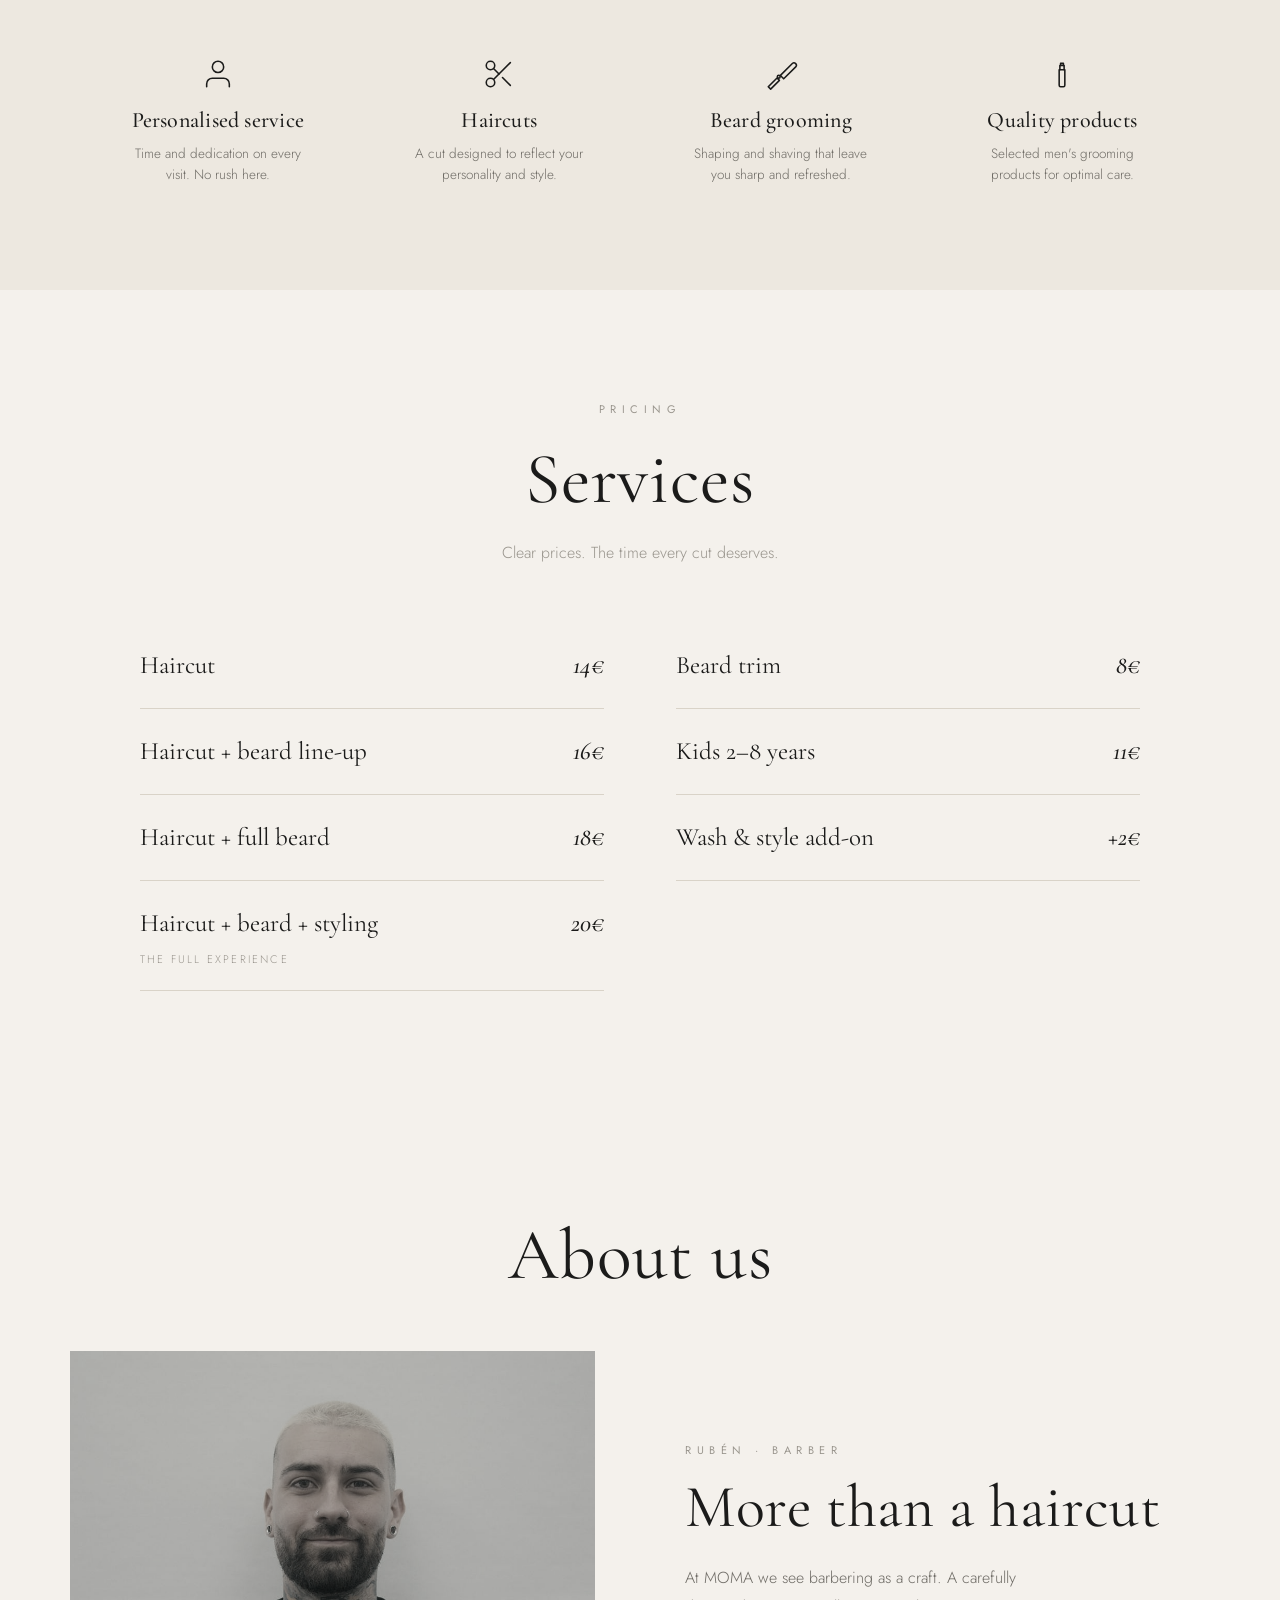
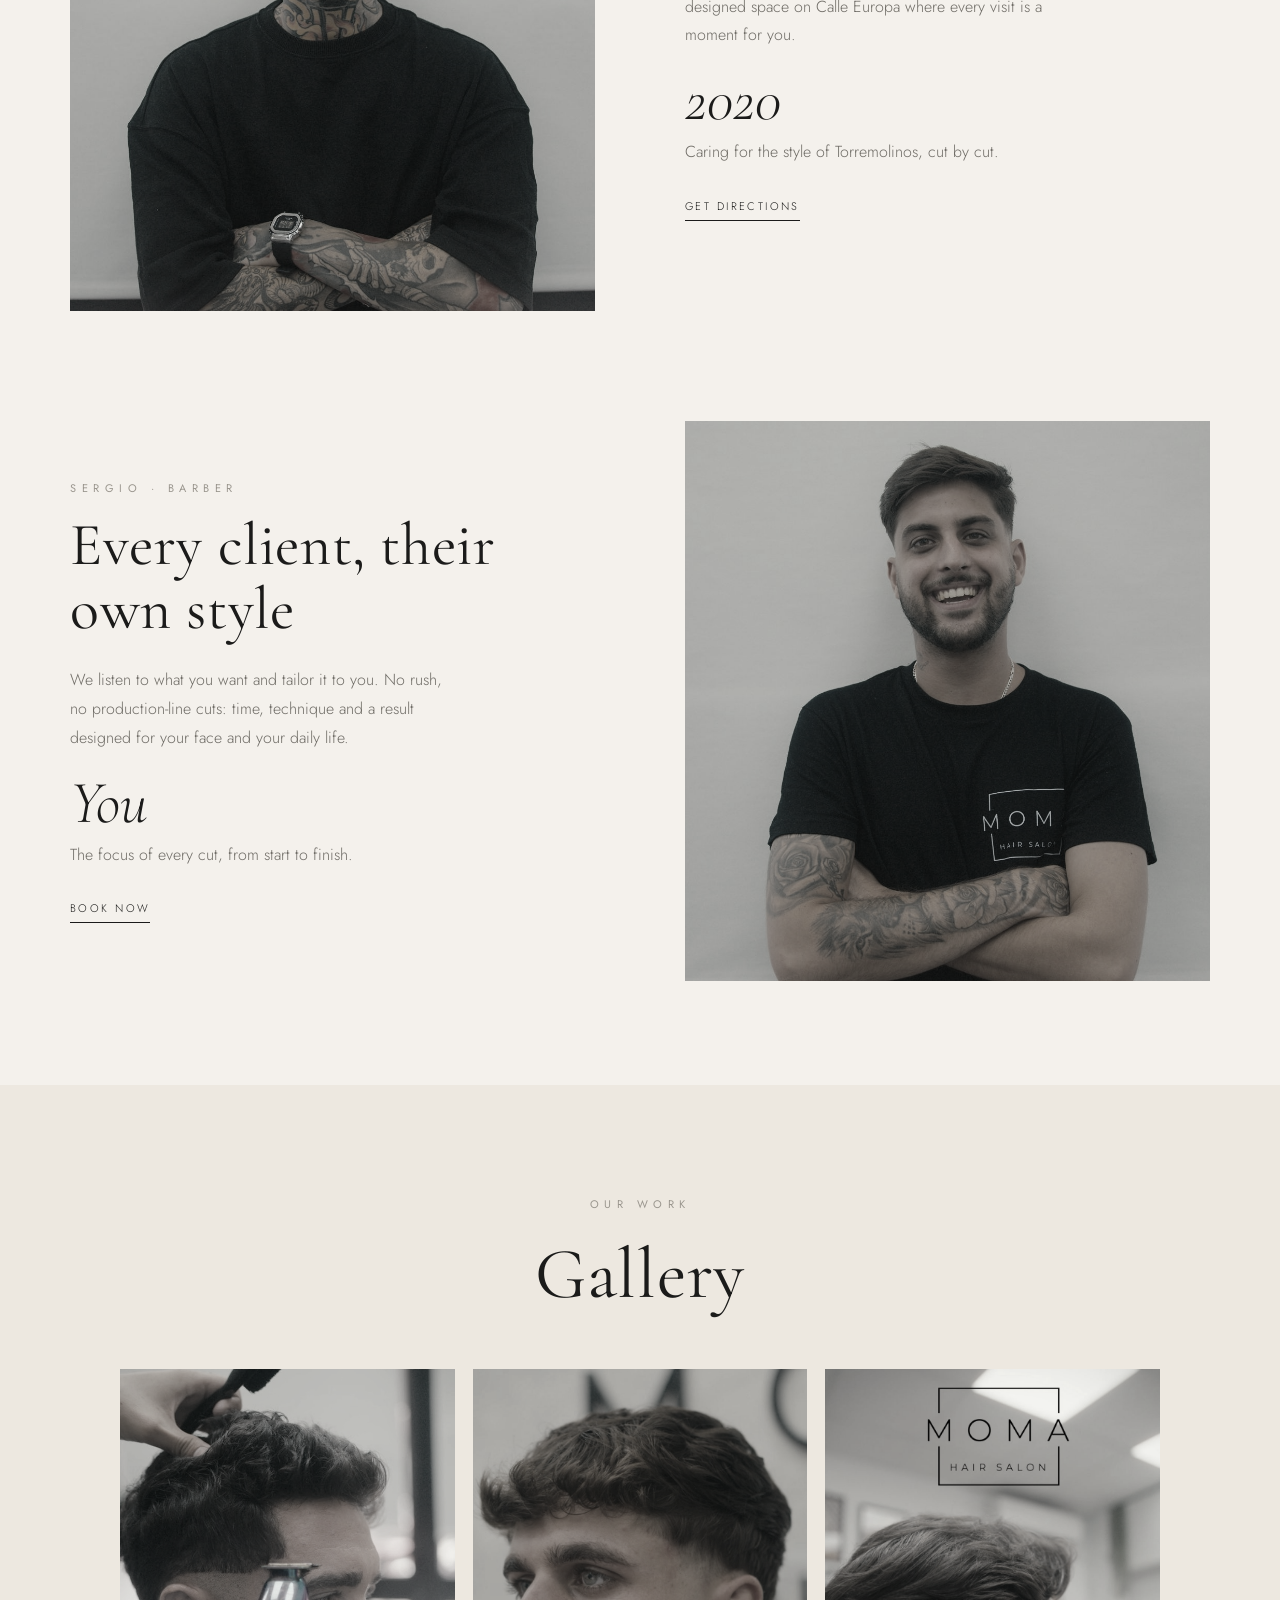
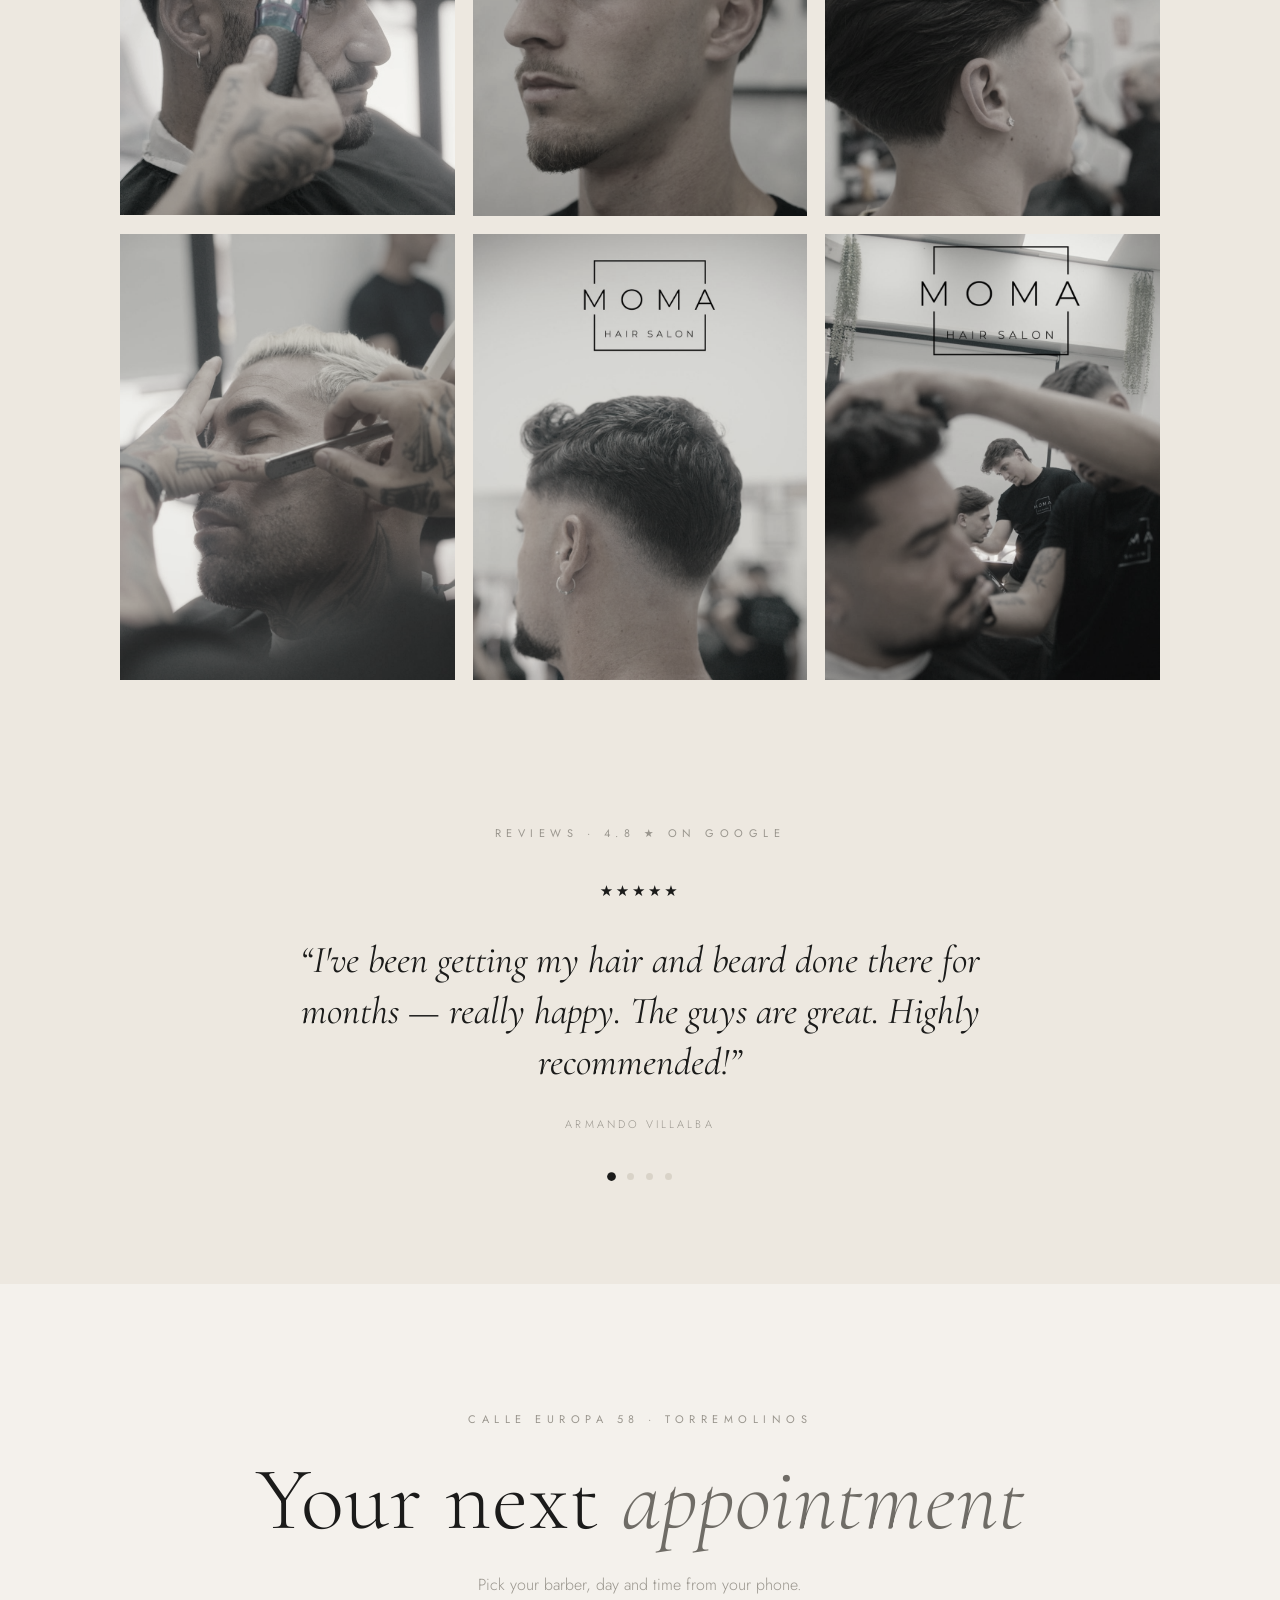
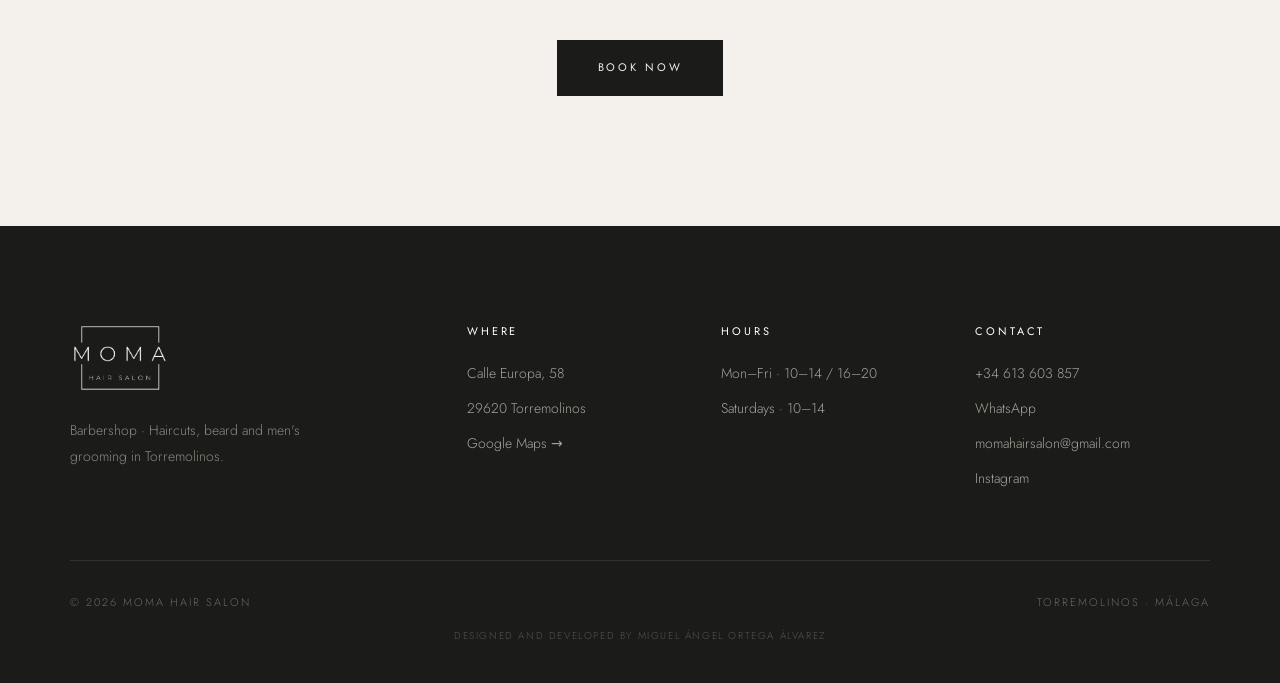
==== commit 8477b167: "Añade Booksy a la banda de valoraciones (Google + Booksy, con cifras y enlaces) Reorganizada la prue" ====
--- a/index.html
+++ b/index.html
@@ -107,6 +107,8 @@
 .proof__stars{margin-top:14px;font-size:15px;letter-spacing:.16em;color:var(--ink);line-height:1}
 .proof__lbl{display:block;margin-top:14px;text-transform:uppercase;letter-spacing:.26em;font-size:10px;color:var(--soft)}
 .proof__cta{display:inline-block;margin-top:48px}
+.proof__links{margin-top:48px;display:flex;gap:16px 34px;justify-content:center;align-items:center;flex-wrap:wrap}
+.proof__links .proof__cta{margin-top:0}
 @media(max-width:640px){
   .proof__item{flex-basis:100%;padding:26px 0}
   .proof__item+.proof__item{border-left:none;border-top:1px solid var(--line)}
@@ -366,14 +368,18 @@
     <div class="proof__item">
       <span class="proof__num" data-count="4.8" data-decimals="1">4,8</span>
       <div class="proof__stars" aria-label="4,8 de 5 estrellas">★★★★★</div>
-      <span class="proof__lbl" data-en="Google rating">Valoración en Google</span>
+      <span class="proof__lbl" data-en="Google · 68 reviews">Google · 68 reseñas</span>
     </div>
     <div class="proof__item">
-      <span class="proof__num" data-count="68">68</span>
-      <span class="proof__lbl" data-en="Google reviews">Reseñas en Google</span>
-    </div>
-  </div>
-  <a href="https://search.google.com/local/reviews?placeid=ChIJs7sia5L7cg0R487xymxbXDs" target="_blank" rel="noopener" class="proof__cta link-u" data-en="See reviews on Google">Ver reseñas en Google</a>
+      <span class="proof__num" data-count="5.0" data-decimals="1">5,0</span>
+      <div class="proof__stars" aria-label="5 de 5 estrellas">★★★★★</div>
+      <span class="proof__lbl" data-en="Booksy · 264 reviews">Booksy · 264 reseñas</span>
+    </div>
+  </div>
+  <div class="proof__links">
+    <a href="https://search.google.com/local/reviews?placeid=ChIJs7sia5L7cg0R487xymxbXDs" target="_blank" rel="noopener" class="proof__cta link-u" data-en="Reviews on Google">Reseñas en Google</a>
+    <a href="https://barberiamoma.booksy.com/a" target="_blank" rel="noopener" class="proof__cta link-u" data-en="Reviews on Booksy">Reseñas en Booksy</a>
+  </div>
 </section>
 
 
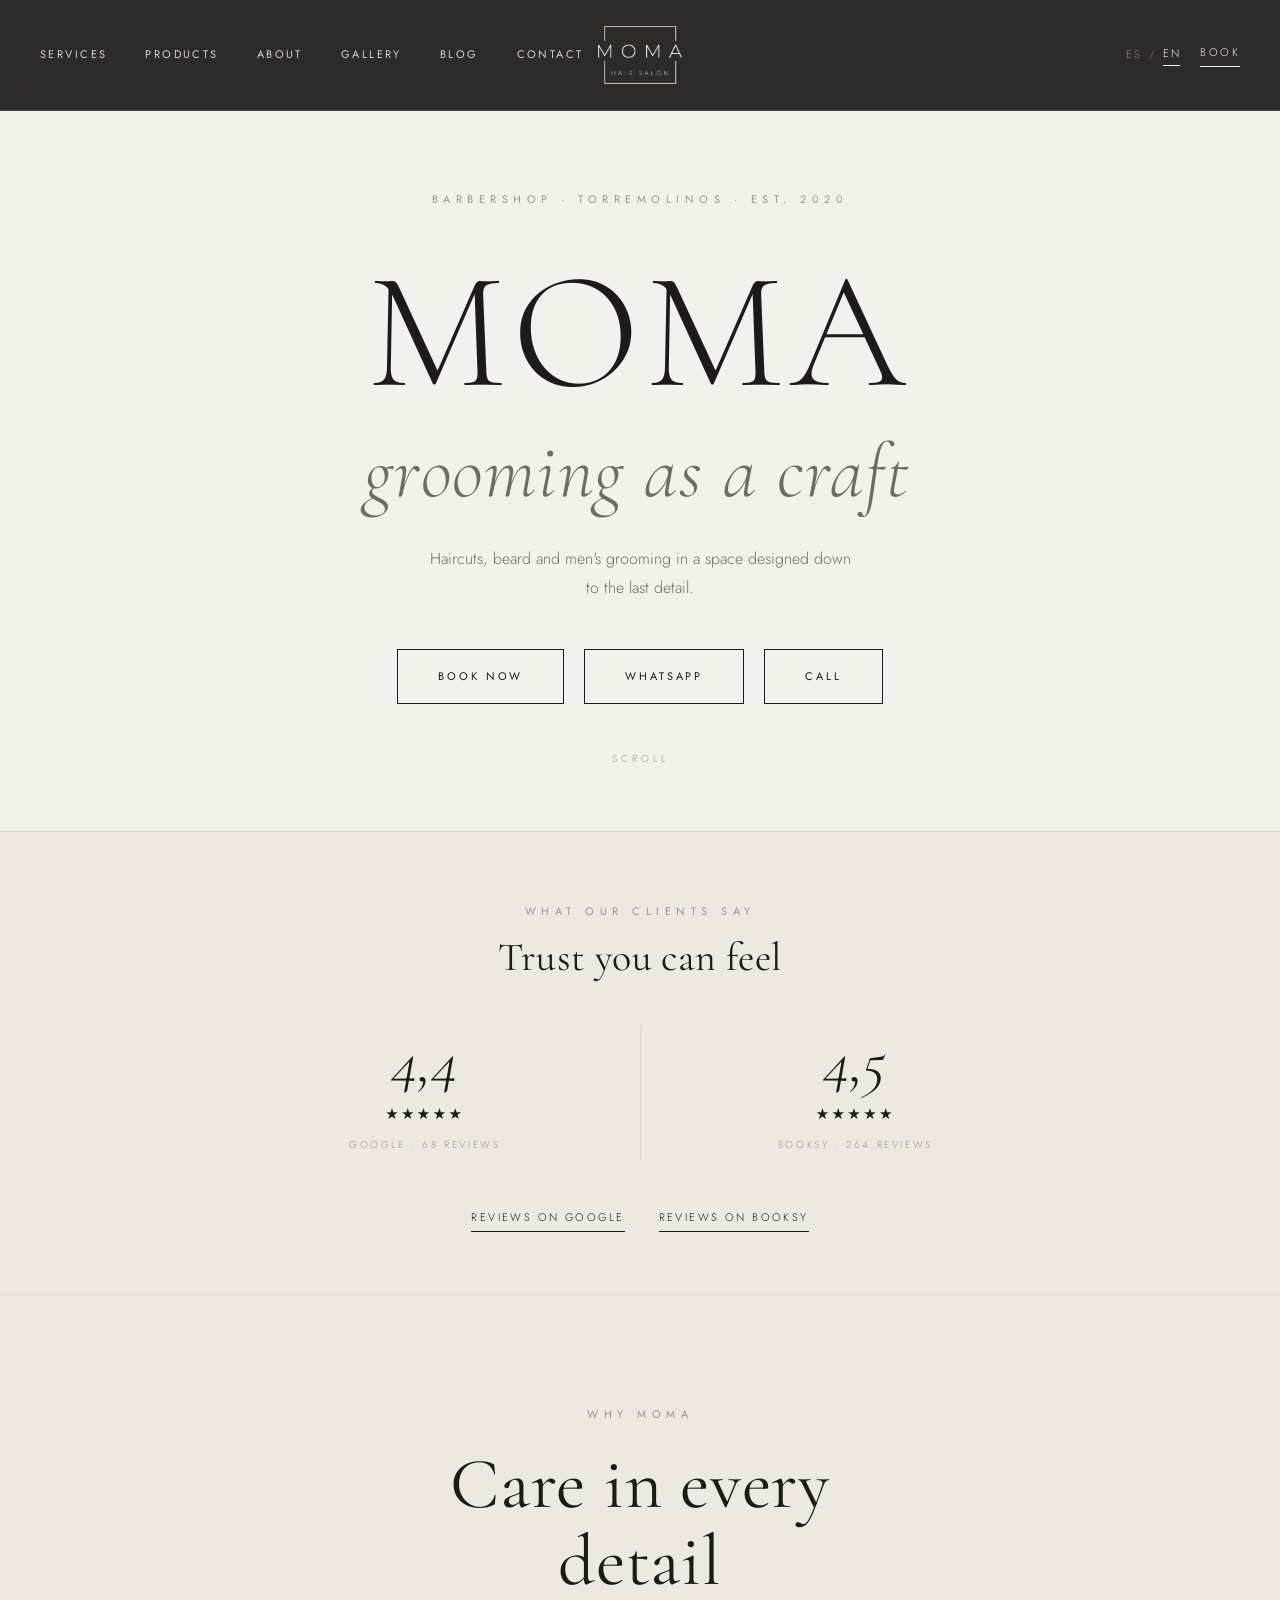
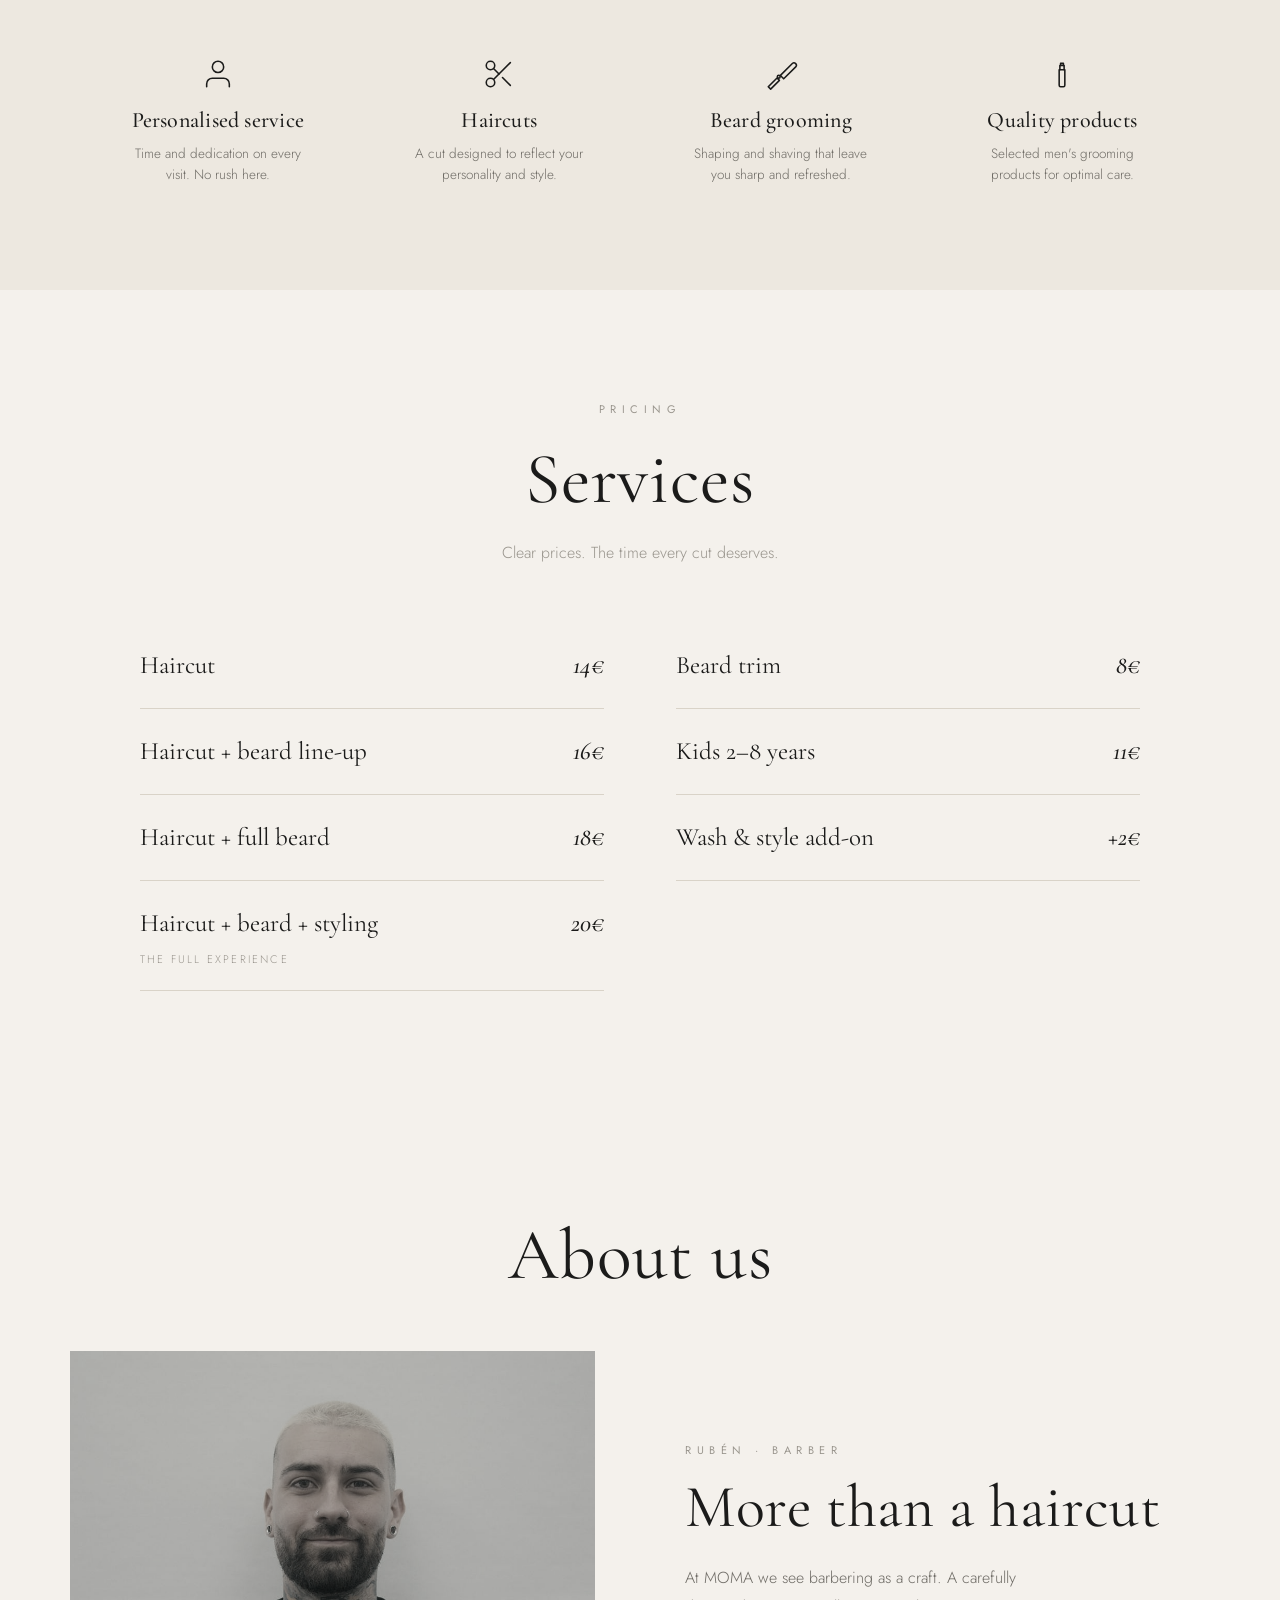
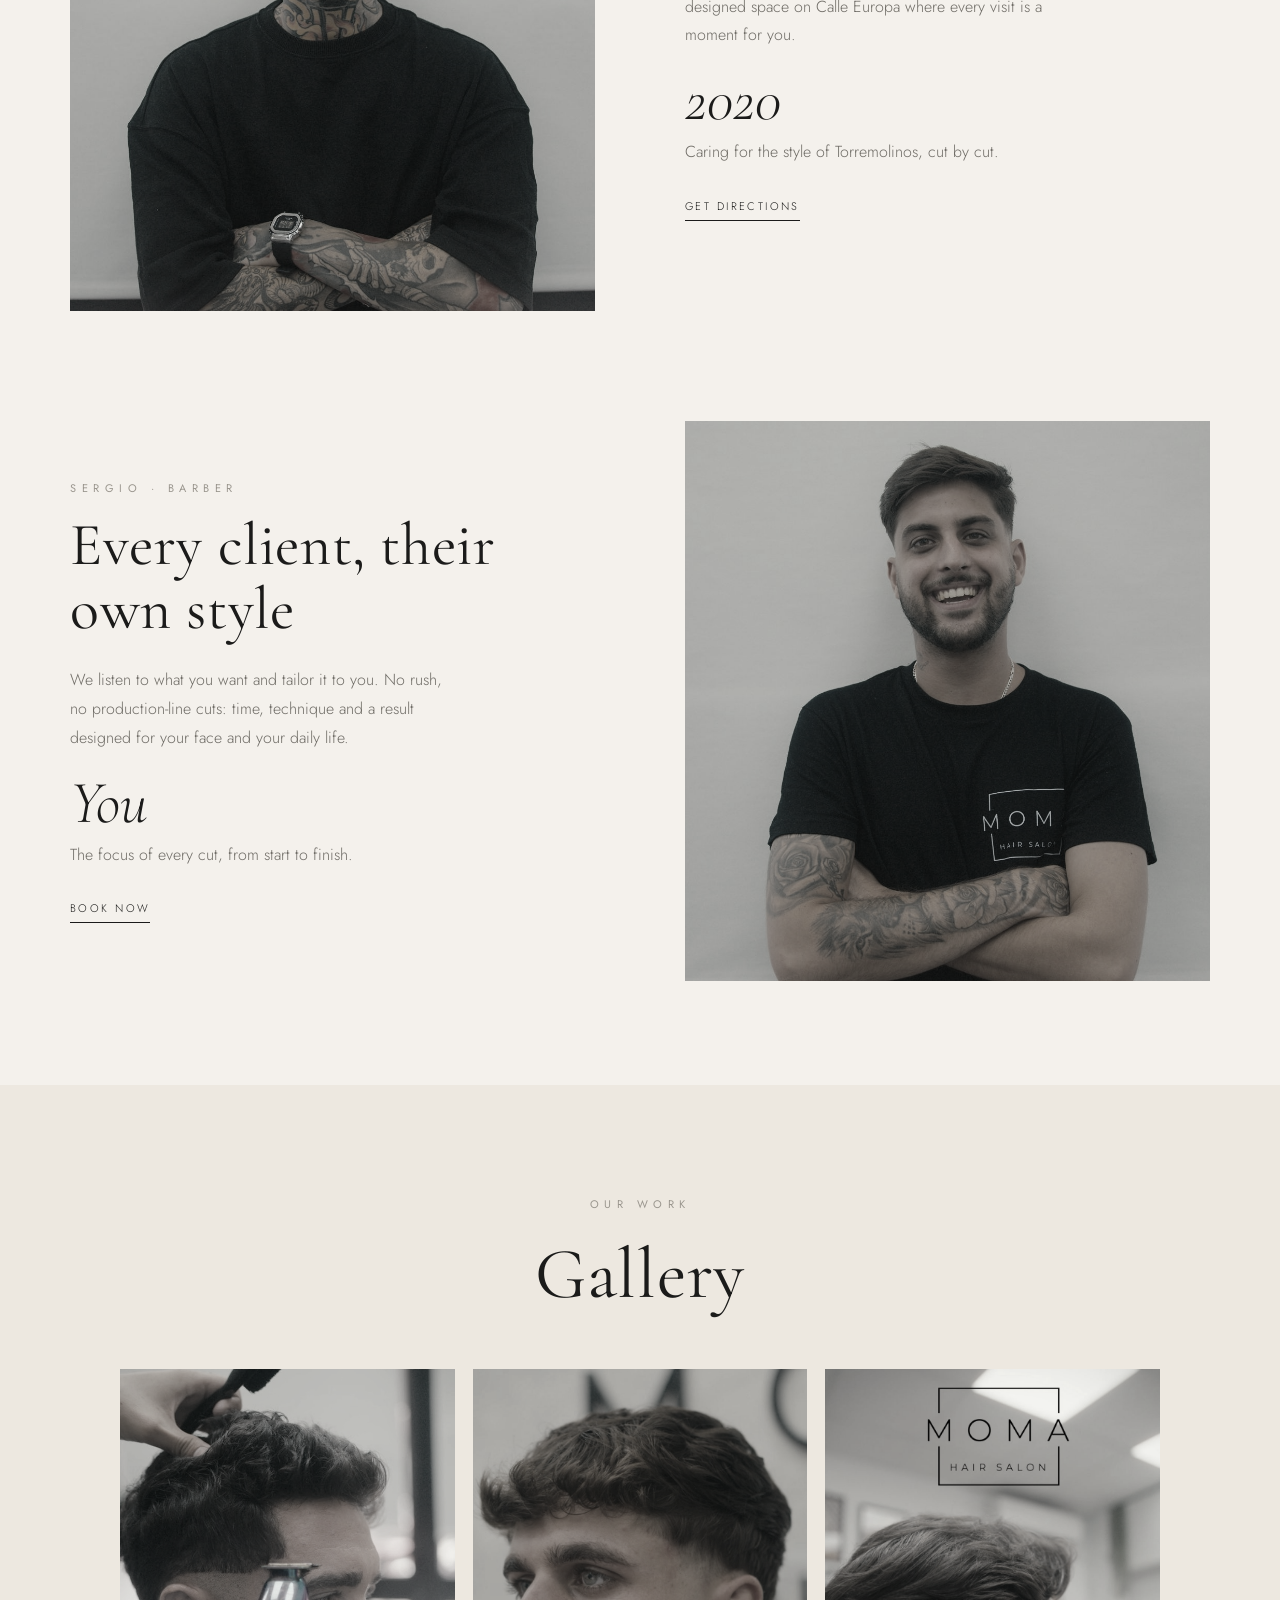
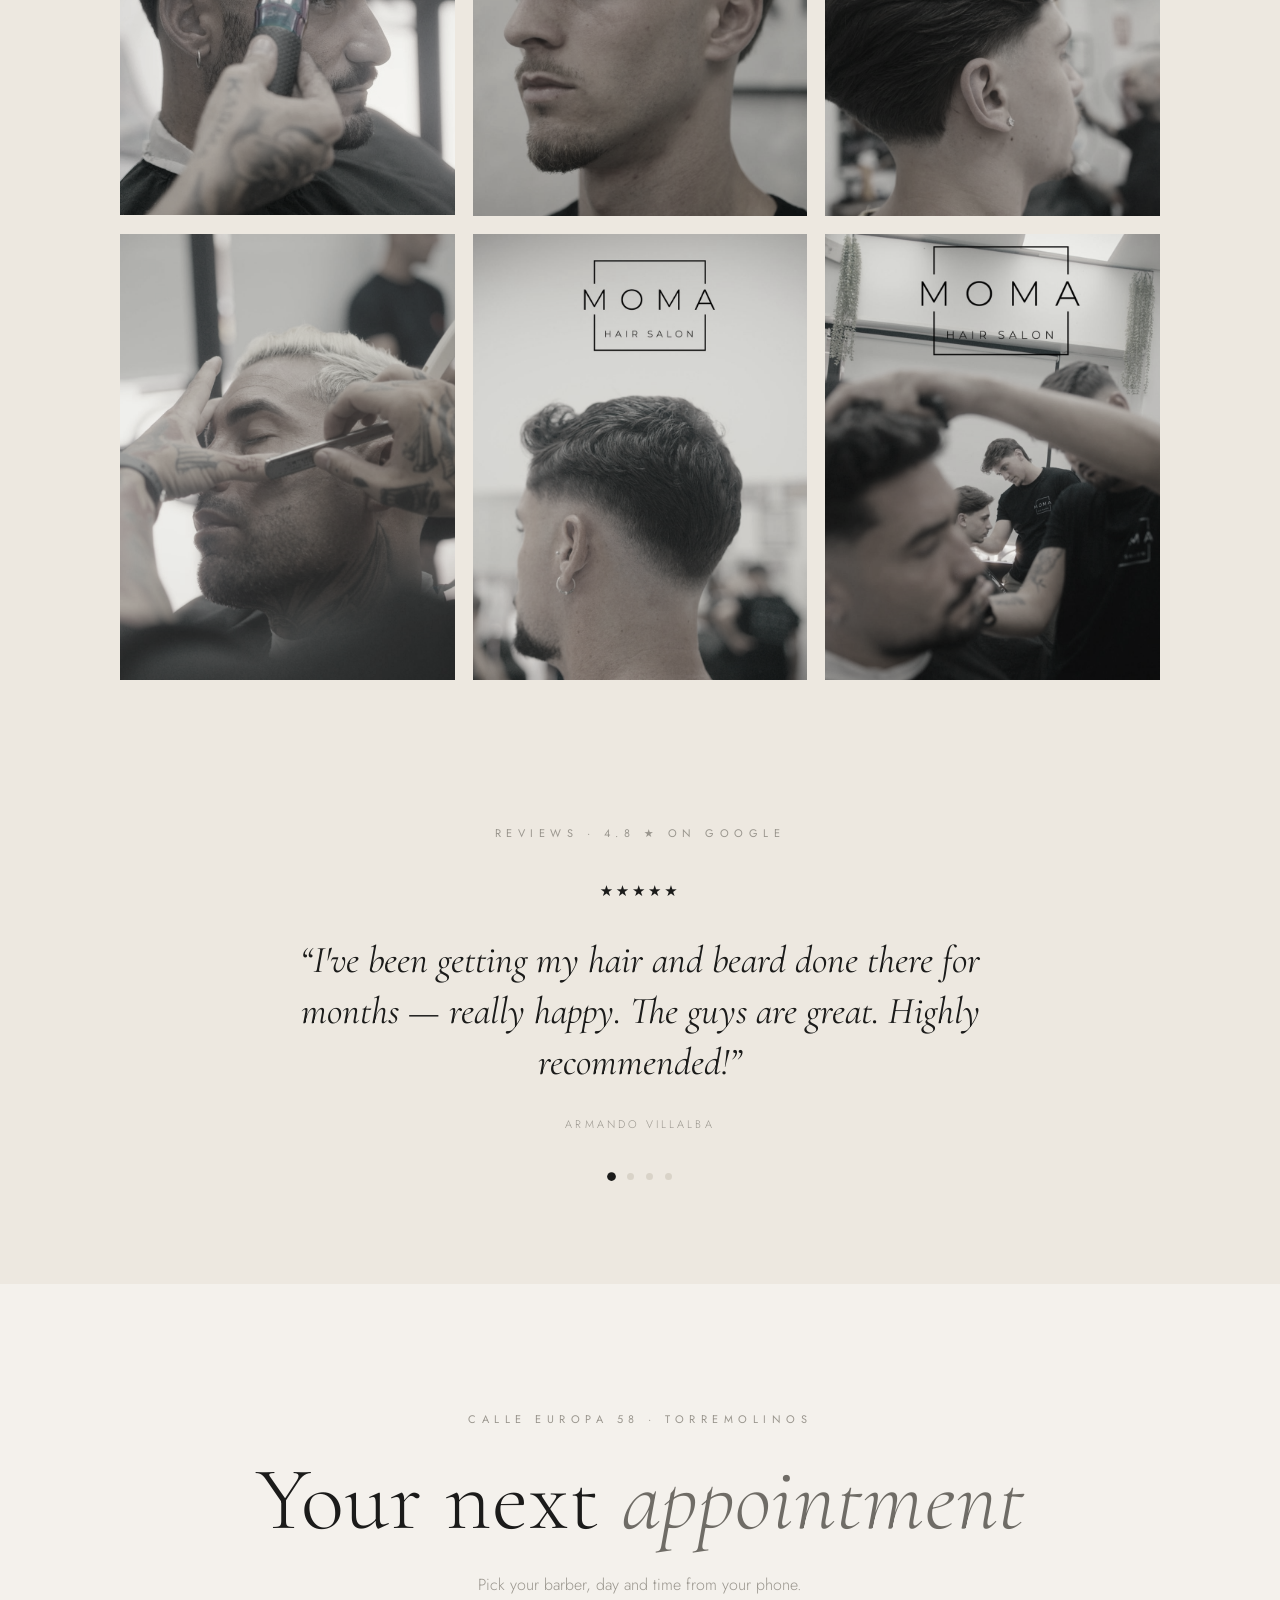
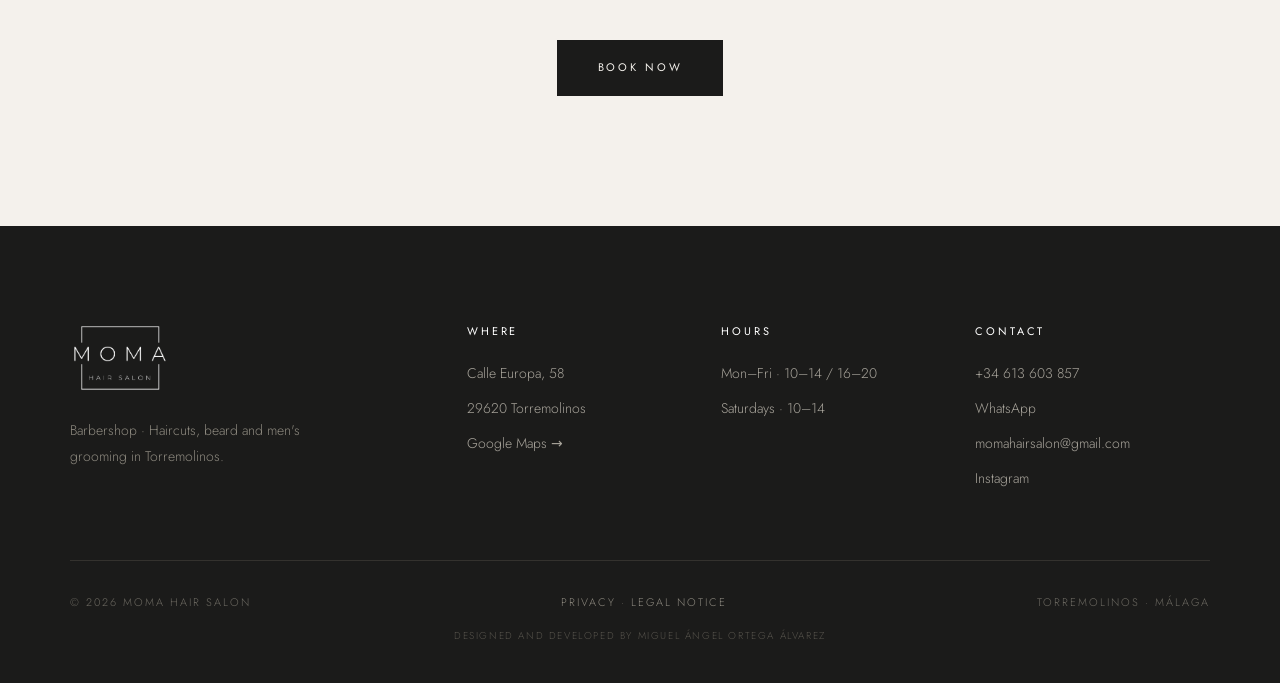
==== commit 3746001d: "Añade aviso legal y política de privacidad + analítica Umami (sin cookies) y enlaces legales en el f" ====
--- a/index.html
+++ b/index.html
@@ -36,6 +36,8 @@
 <link rel="preconnect" href="https://fonts.googleapis.com" />
 <link rel="preconnect" href="https://fonts.gstatic.com" crossorigin />
 <link href="https://fonts.googleapis.com/css2?family=Cormorant+Garamond:ital,wght@0,300;0,400;0,500;1,300;1,400&family=Jost:wght@300;400;500&display=swap" rel="stylesheet" />
+<!-- Umami Analytics (sin cookies) -->
+<script defer src="https://umami.academiaesparta.es/script.js" data-website-id="be766307-9bef-4432-8839-2e776d0c295e"></script>
 <style>
 :root{
   --paper:#F4F1EC; --paper-2:#EDE8E0; --ink:#1B1B1A; --grey:#6f6c66; --soft:#9a968e;
@@ -259,6 +261,8 @@
 .foot__col a:hover{color:#fff}
 .foot__bottom{margin-top:32px;display:flex;justify-content:space-between;font-size:11px;letter-spacing:.18em;color:#6d6a62;text-transform:uppercase}
 .foot__credit{margin-top:14px;text-align:center;font-size:10px;letter-spacing:.16em;color:#56534c;text-transform:uppercase}
+.foot__legal a{color:#8d897f;border-bottom:1px solid transparent;transition:.3s}
+.foot__legal a:hover{color:#fff;border-bottom-color:#fff}
 
 @media(max-width:880px){
   .nav{padding:14px 22px}
@@ -553,6 +557,7 @@
     </div>
     <div class="foot__bottom">
       <span>© 2026 MOMA Hair Salon</span>
+      <span class="foot__legal"><a href="privacidad/index.html" data-en="Privacy">Privacidad</a> · <a href="aviso-legal/index.html" data-en="Legal notice">Aviso legal</a></span>
       <span>Torremolinos · Málaga</span>
     </div>
     <div class="foot__credit" data-en="Designed and developed by Miguel Ángel Ortega Álvarez">Diseño y desarrollo por Miguel Ángel Ortega Álvarez</div>
